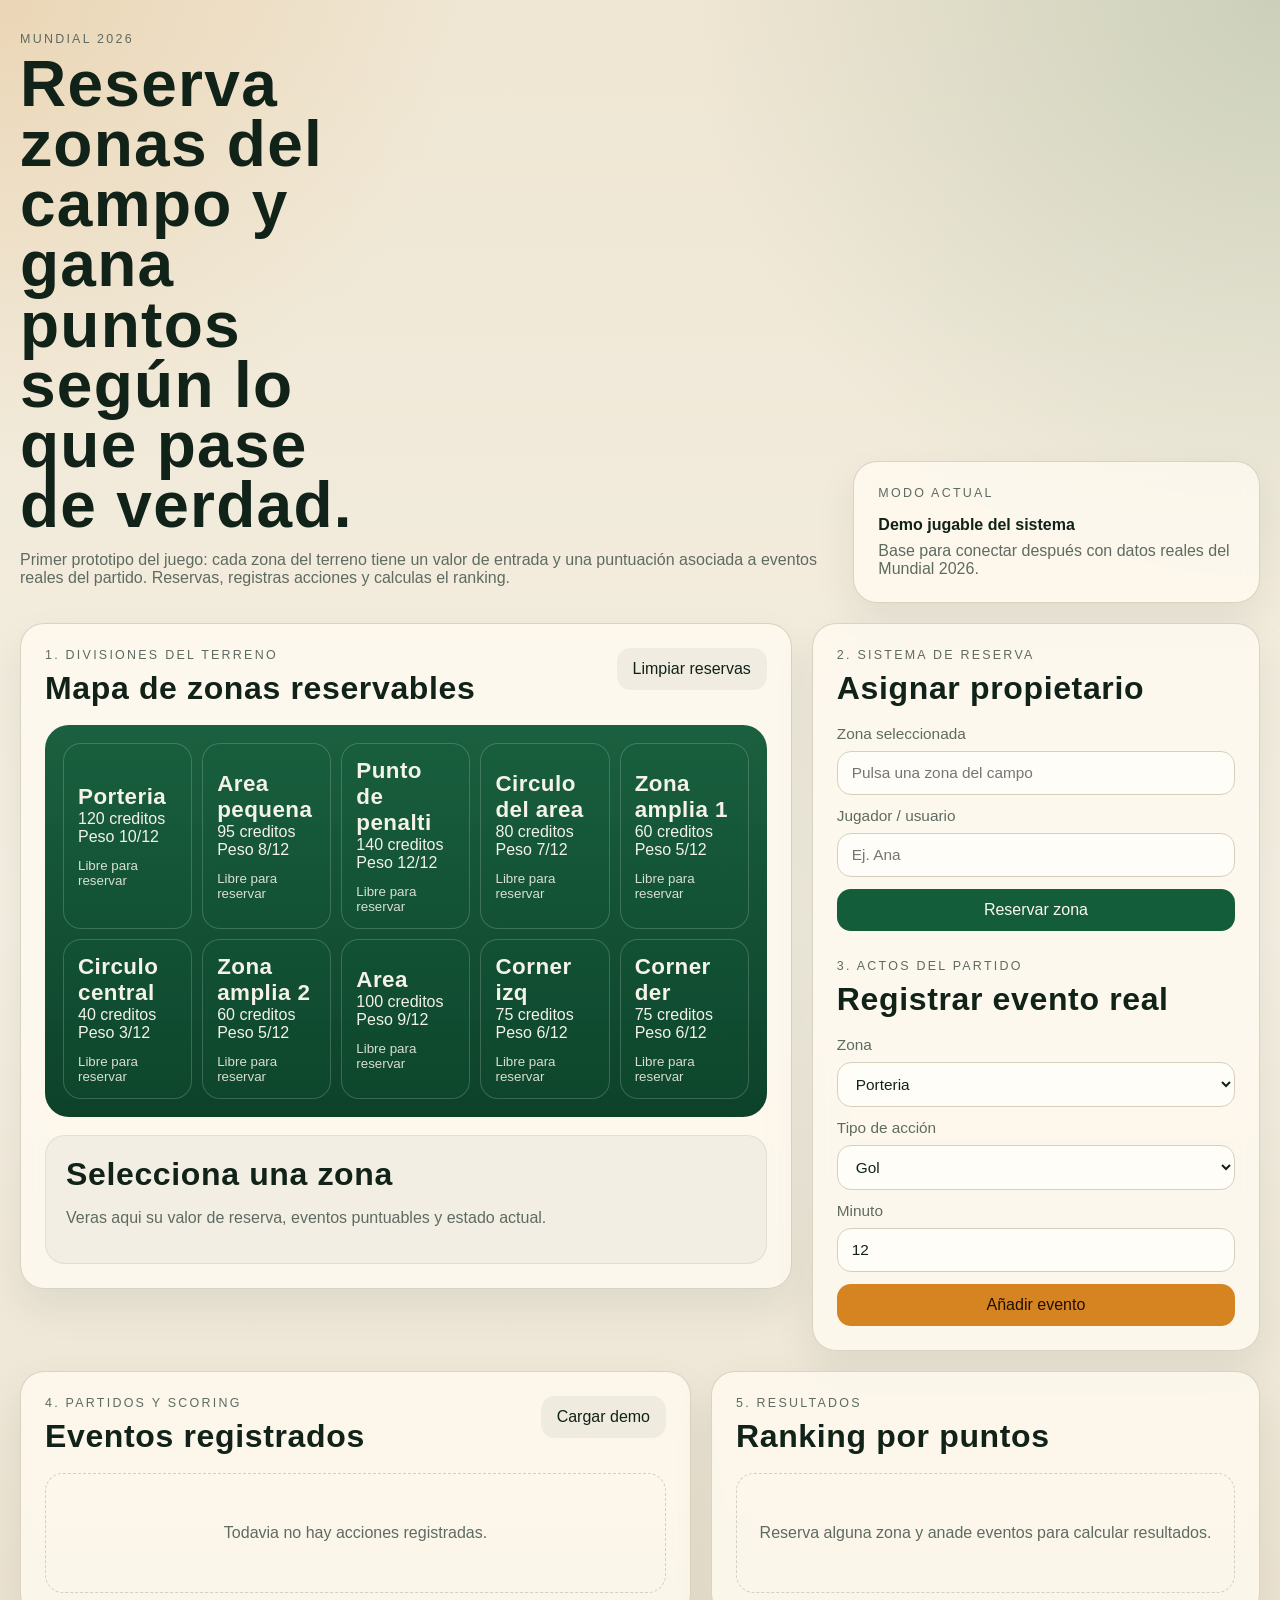
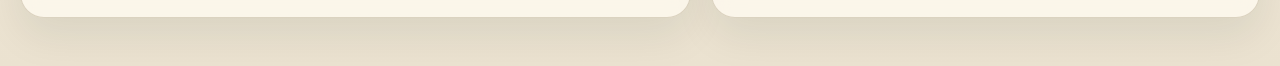
==== index.html @ 1acdfd4e "Add files via upload" ====
<!DOCTYPE html>
<html lang="es">
<head>
  <meta charset="UTF-8">
  <meta name="viewport" content="width=device-width, initial-scale=1.0">
  <title>Mundial 2026 Fantasy Pitch</title>
  <link rel="stylesheet" href="styles.css">
</head>
<body>
  <main class="app-shell">
    <section class="hero">
      <div class="hero-copy">
        <p class="eyebrow">Mundial 2026</p>
        <h1>Reserva zonas del campo y gana puntos según lo que pase de verdad.</h1>
        <p class="hero-text">
          Primer prototipo del juego: cada zona del terreno tiene un valor de entrada y una puntuación
          asociada a eventos reales del partido. Reservas, registras acciones y calculas el ranking.
        </p>
      </div>
      <div class="hero-card">
        <p class="hero-card-label">Modo actual</p>
        <strong>Demo jugable del sistema</strong>
        <span>Base para conectar después con datos reales del Mundial 2026.</span>
      </div>
    </section>

    <section class="layout">
      <div class="panel panel-field">
        <div class="section-heading">
          <div>
            <p class="section-kicker">1. Divisiones del terreno</p>
            <h2>Mapa de zonas reservables</h2>
          </div>
          <button id="clear-reservations" class="ghost-button">Limpiar reservas</button>
        </div>
        <div class="pitch-wrapper">
          <div id="pitch-grid" class="pitch-grid" aria-label="Mapa del campo"></div>
        </div>
        <div id="zone-detail" class="zone-detail">
          <h3>Selecciona una zona</h3>
          <p>Verás aquí su valor de reserva, eventos puntuables y estado actual.</p>
        </div>
      </div>

      <div class="panel panel-sidebar">
        <div class="section-heading">
          <div>
            <p class="section-kicker">2. Sistema de reserva</p>
            <h2>Asignar propietario</h2>
          </div>
        </div>
        <form id="reservation-form" class="stack">
          <label>
            Zona seleccionada
            <input id="selected-zone" type="text" readonly placeholder="Pulsa una zona del campo">
          </label>
          <label>
            Jugador / usuario
            <input id="owner-name" type="text" placeholder="Ej. Ana">
          </label>
          <button type="submit" class="primary-button">Reservar zona</button>
        </form>

        <div class="section-heading compact">
          <div>
            <p class="section-kicker">3. Actos del partido</p>
            <h2>Registrar evento real</h2>
          </div>
        </div>
        <form id="event-form" class="stack">
          <label>
            Zona
            <select id="event-zone"></select>
          </label>
          <label>
            Tipo de acción
            <select id="event-type"></select>
          </label>
          <label>
            Minuto
            <input id="event-minute" type="number" min="1" max="130" value="12">
          </label>
          <button type="submit" class="secondary-button">Añadir evento</button>
        </form>
      </div>
    </section>

    <section class="results-layout">
      <div class="panel">
        <div class="section-heading">
          <div>
            <p class="section-kicker">4. Partidos y scoring</p>
            <h2>Eventos registrados</h2>
          </div>
          <button id="seed-events" class="ghost-button">Cargar demo</button>
        </div>
        <div id="events-list" class="events-list empty-state">
          Todavía no hay acciones registradas.
        </div>
      </div>

      <div class="panel">
        <div class="section-heading">
          <div>
            <p class="section-kicker">5. Resultados</p>
            <h2>Ranking por puntos</h2>
          </div>
        </div>
        <div id="scoreboard" class="scoreboard empty-state">
          Reserva alguna zona y añade eventos para calcular resultados.
        </div>
      </div>
    </section>
  </main>

  <script src="app.js"></script>
</body>
</html>
---- styles.css ----
:root {
  --bg: #f4efe2;
  --paper: #fffaf0;
  --ink: #112218;
  --muted: #5e6b61;
  --line: #d7cfbc;
  --accent: #135d3a;
  --accent-2: #d68421;
  --accent-3: #8d1f15;
  --zone-free: rgba(19, 93, 58, 0.14);
  --zone-owned: rgba(214, 132, 33, 0.22);
  --shadow: 0 18px 40px rgba(17, 34, 24, 0.08);
}

* {
  box-sizing: border-box;
}

body {
  margin: 0;
  min-height: 100vh;
  font-family: "Trebuchet MS", "Segoe UI", sans-serif;
  color: var(--ink);
  background:
    radial-gradient(circle at top left, rgba(214, 132, 33, 0.16), transparent 22%),
    radial-gradient(circle at top right, rgba(19, 93, 58, 0.16), transparent 28%),
    linear-gradient(180deg, #efe6d3 0%, var(--bg) 55%, #ebe2d0 100%);
}

.app-shell {
  width: min(1240px, calc(100% - 32px));
  margin: 0 auto;
  padding: 32px 0 48px;
}

.hero,
.layout,
.results-layout {
  display: grid;
  gap: 20px;
}

.hero {
  grid-template-columns: 2fr 1fr;
  align-items: end;
  margin-bottom: 20px;
}

.eyebrow,
.section-kicker,
.hero-card-label {
  margin: 0 0 8px;
  text-transform: uppercase;
  letter-spacing: 0.18em;
  font-size: 0.78rem;
  color: var(--muted);
}

h1,
h2,
h3,
.pitch-zone strong {
  font-family: Impact, Haettenschweiler, "Arial Narrow Bold", sans-serif;
  letter-spacing: 0.02em;
}

h1 {
  margin: 0;
  font-size: clamp(2.8rem, 5vw, 5rem);
  line-height: 0.94;
  max-width: 10ch;
}

.hero-text,
.hero-card span,
.zone-detail p,
.event-row small,
.score-meta,
label {
  color: var(--muted);
}

.hero-card,
.panel {
  background: rgba(255, 250, 240, 0.8);
  backdrop-filter: blur(10px);
  border: 1px solid rgba(215, 207, 188, 0.9);
  border-radius: 24px;
  box-shadow: var(--shadow);
}

.hero-card {
  padding: 24px;
  display: grid;
  gap: 8px;
}

.layout {
  grid-template-columns: 1.55fr 0.9fr;
  align-items: start;
}

.results-layout {
  grid-template-columns: 1.1fr 0.9fr;
  margin-top: 20px;
}

.panel {
  padding: 24px;
}

.section-heading {
  display: flex;
  justify-content: space-between;
  gap: 16px;
  align-items: start;
  margin-bottom: 18px;
}

.section-heading.compact {
  margin-top: 28px;
}

.section-heading h2,
.zone-detail h3 {
  margin: 0;
  font-size: 2rem;
}

.pitch-wrapper {
  position: relative;
  overflow: hidden;
  padding: 18px;
  border-radius: 24px;
  background:
    linear-gradient(180deg, rgba(12, 86, 52, 0.94), rgba(8, 62, 38, 0.98));
}

.pitch-grid {
  display: grid;
  grid-template-columns: repeat(5, minmax(90px, 1fr));
  gap: 10px;
}

.pitch-zone {
  position: relative;
  min-height: 110px;
  padding: 14px;
  border-radius: 18px;
  border: 1px solid rgba(255, 255, 255, 0.18);
  background: var(--zone-free);
  color: #f5f2e8;
  text-align: left;
  cursor: pointer;
  transition: transform 160ms ease, background 160ms ease, border-color 160ms ease;
}

.pitch-zone:hover,
.pitch-zone:focus-visible {
  transform: translateY(-2px);
  border-color: rgba(255, 255, 255, 0.4);
  outline: none;
}

.pitch-zone.selected {
  background: rgba(141, 31, 21, 0.44);
}

.pitch-zone.owned {
  background: var(--zone-owned);
}

.pitch-zone strong {
  display: block;
  font-size: 1.4rem;
}

.pitch-zone span,
.pitch-zone small {
  display: block;
}

.pitch-zone small {
  margin-top: 12px;
  color: rgba(255, 250, 240, 0.84);
}

.zone-detail {
  margin-top: 18px;
  padding: 20px;
  border-radius: 20px;
  background: rgba(17, 34, 24, 0.04);
  border: 1px solid rgba(17, 34, 24, 0.08);
}

.detail-tags,
.score-row,
.event-row,
.stack {
  display: grid;
  gap: 12px;
}

.tag-list {
  display: flex;
  flex-wrap: wrap;
  gap: 8px;
  margin-top: 10px;
}

.tag {
  padding: 6px 10px;
  border-radius: 999px;
  background: rgba(19, 93, 58, 0.1);
  color: var(--accent);
  font-size: 0.92rem;
}

label {
  display: grid;
  gap: 8px;
  font-size: 0.96rem;
}

input,
select,
button {
  font: inherit;
}

input,
select {
  width: 100%;
  padding: 12px 14px;
  border-radius: 14px;
  border: 1px solid var(--line);
  background: #fffdf7;
  color: var(--ink);
}

button {
  border: 0;
  border-radius: 14px;
  padding: 12px 16px;
  cursor: pointer;
  transition: transform 150ms ease, opacity 150ms ease;
}

button:hover {
  transform: translateY(-1px);
}

.primary-button {
  background: var(--accent);
  color: #fff8ed;
}

.secondary-button {
  background: var(--accent-2);
  color: #201005;
}

.ghost-button {
  background: rgba(17, 34, 24, 0.05);
  color: var(--ink);
}

.empty-state {
  min-height: 120px;
  display: grid;
  place-items: center;
  text-align: center;
  border: 1px dashed rgba(17, 34, 24, 0.18);
  border-radius: 18px;
  color: var(--muted);
}

.event-row,
.score-row {
  padding: 16px;
  border-radius: 18px;
  background: rgba(17, 34, 24, 0.035);
  border: 1px solid rgba(17, 34, 24, 0.08);
}

.event-main,
.score-main {
  display: flex;
  justify-content: space-between;
  gap: 12px;
  align-items: center;
}

.event-main strong,
.score-main strong {
  font-size: 1.08rem;
}

.score-points {
  font-family: "Barlow Condensed", sans-serif;
  font-size: 2rem;
  color: var(--accent-3);
}

.score-meta {
  font-size: 0.92rem;
}

@media (max-width: 1000px) {
  .hero,
  .layout,
  .results-layout {
    grid-template-columns: 1fr;
  }
}

@media (max-width: 680px) {
  .app-shell {
    width: min(100% - 20px, 1240px);
    padding-top: 20px;
  }

  .panel,
  .hero-card {
    padding: 18px;
  }

  .pitch-grid {
    grid-template-columns: repeat(2, minmax(120px, 1fr));
  }

  h1 {
    max-width: none;
  }
}
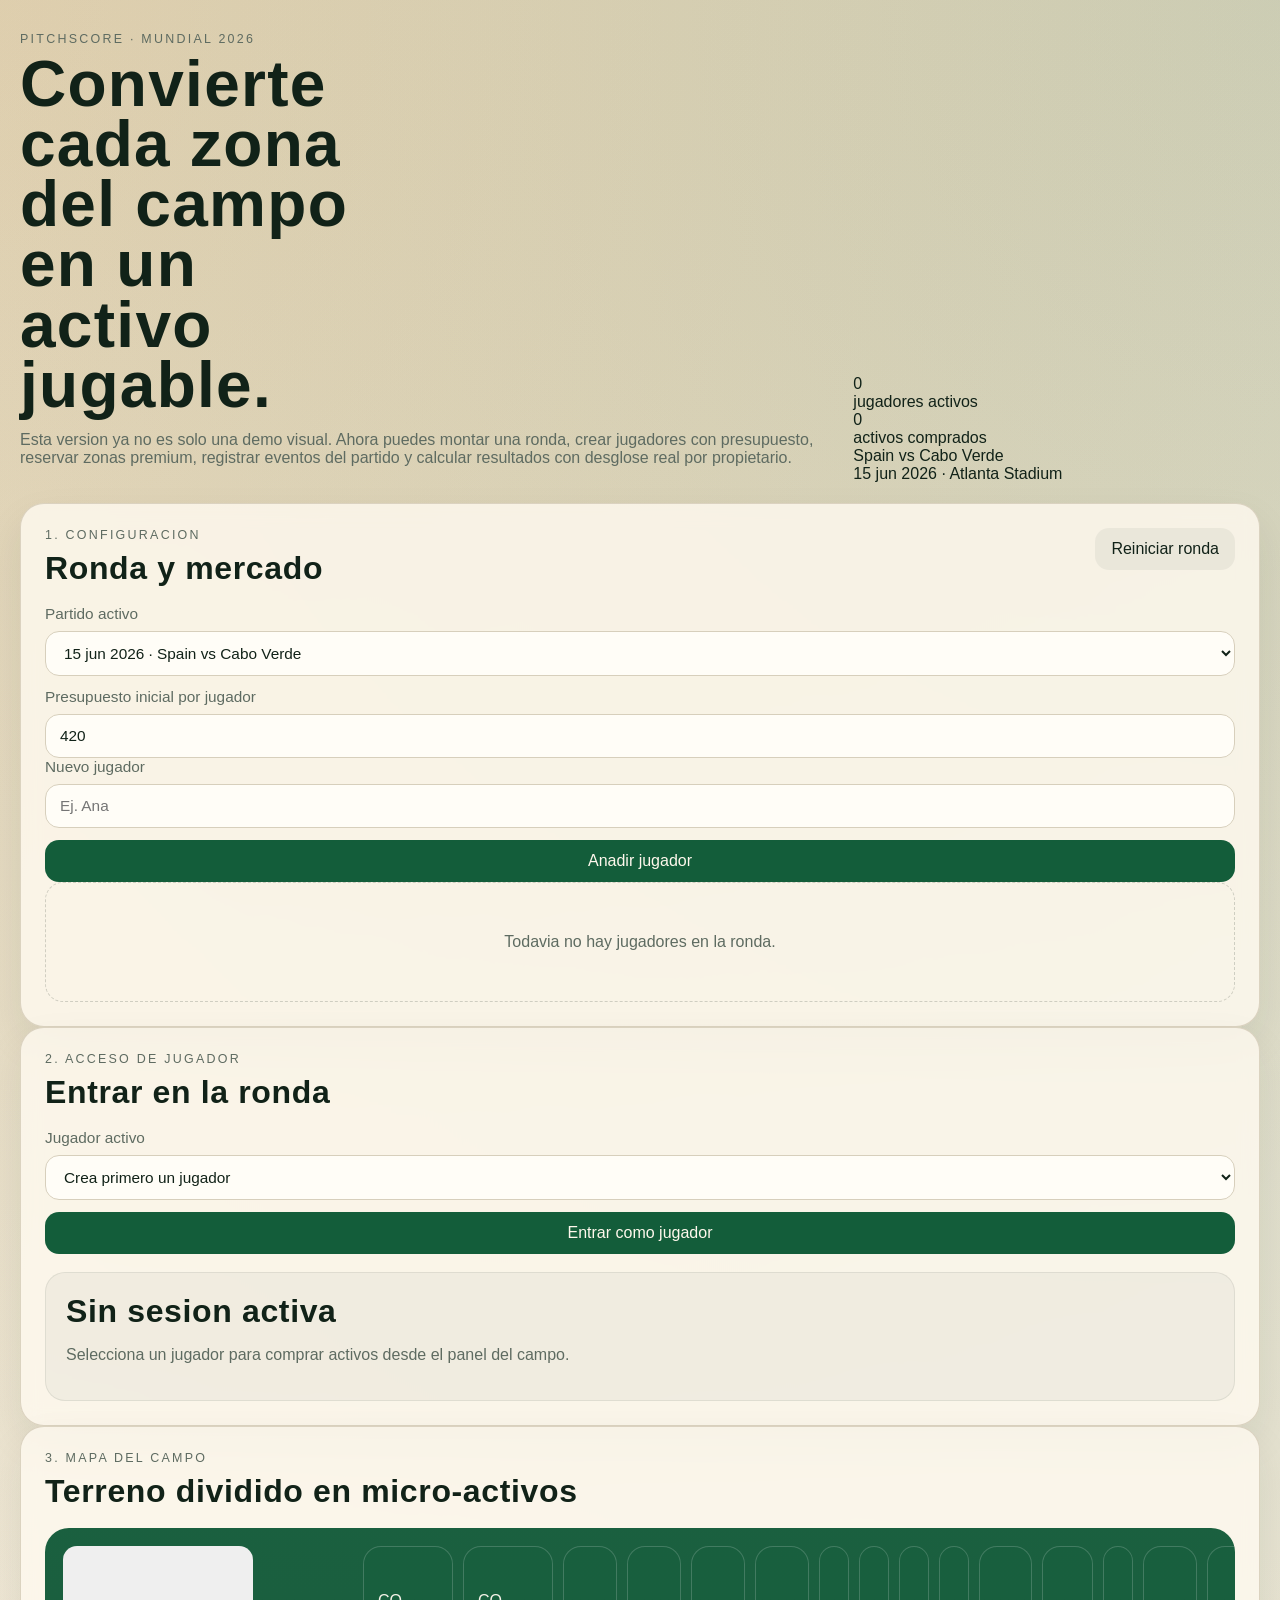
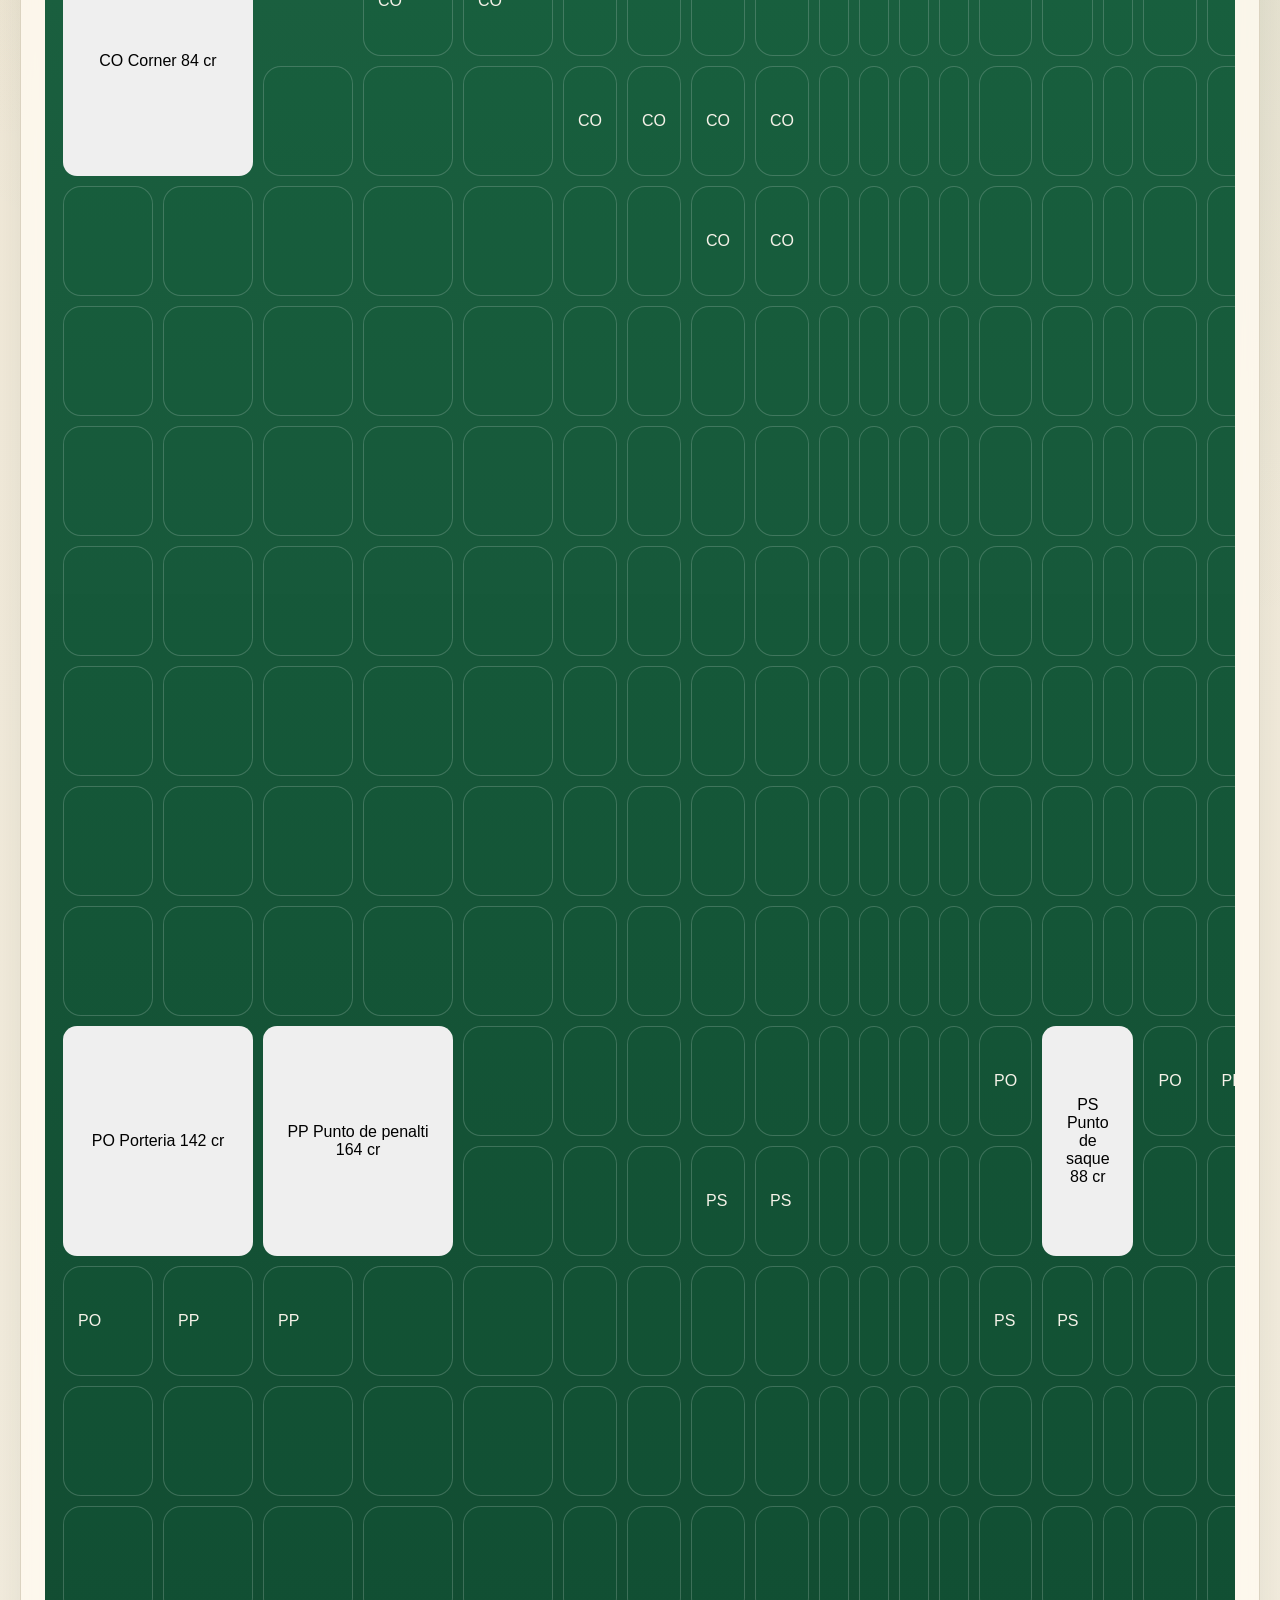
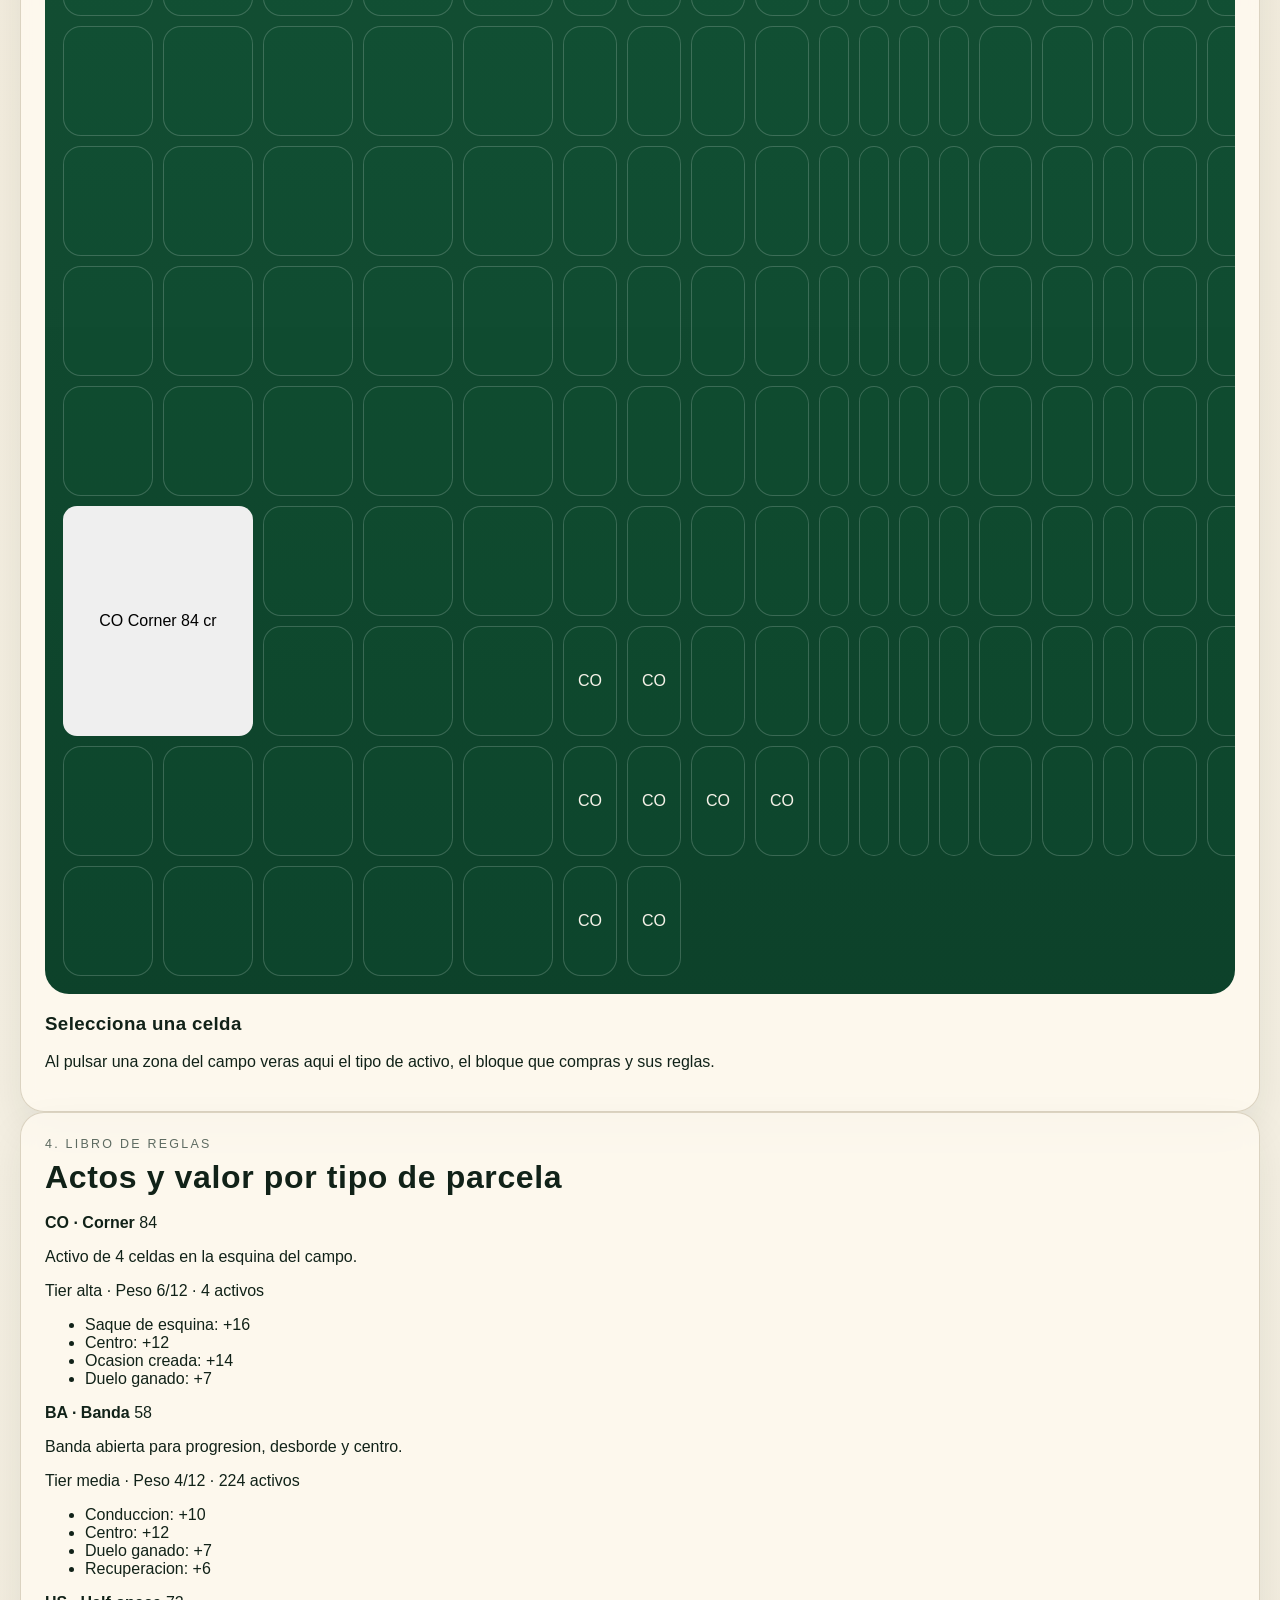
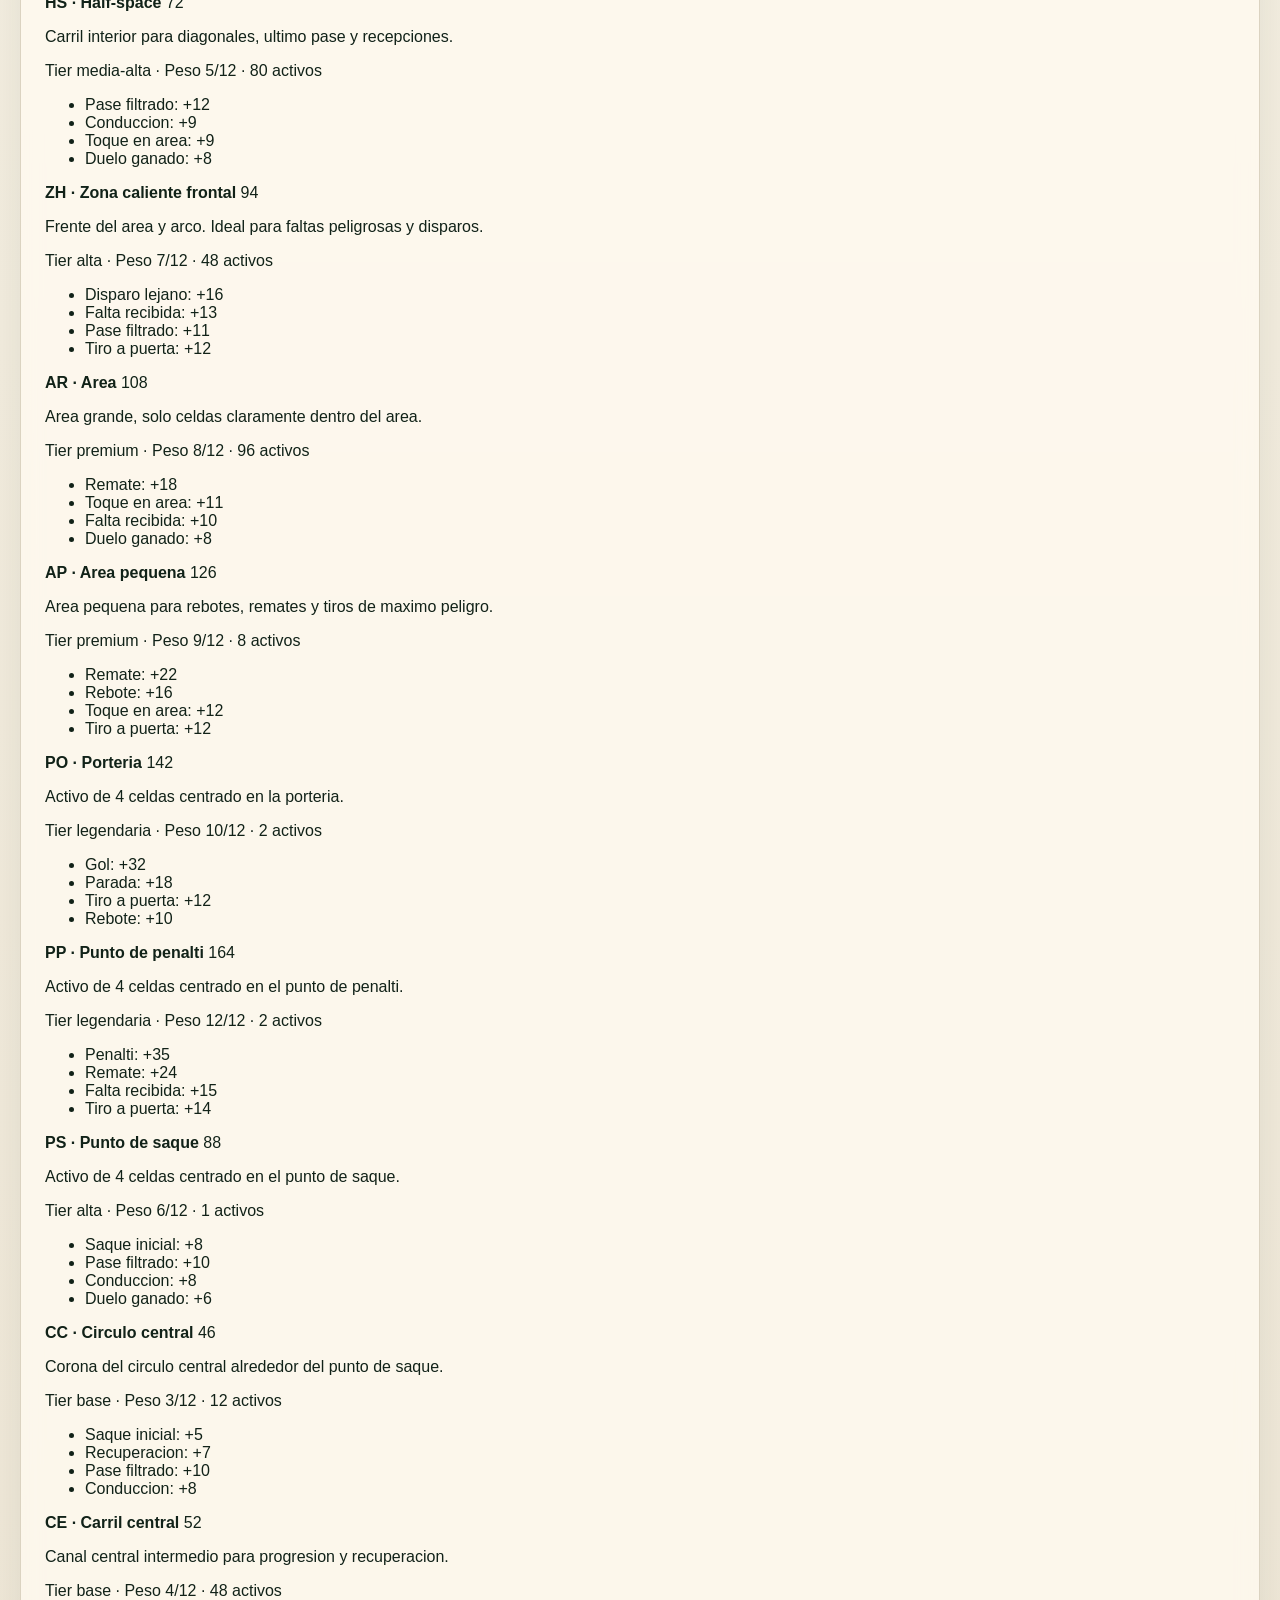
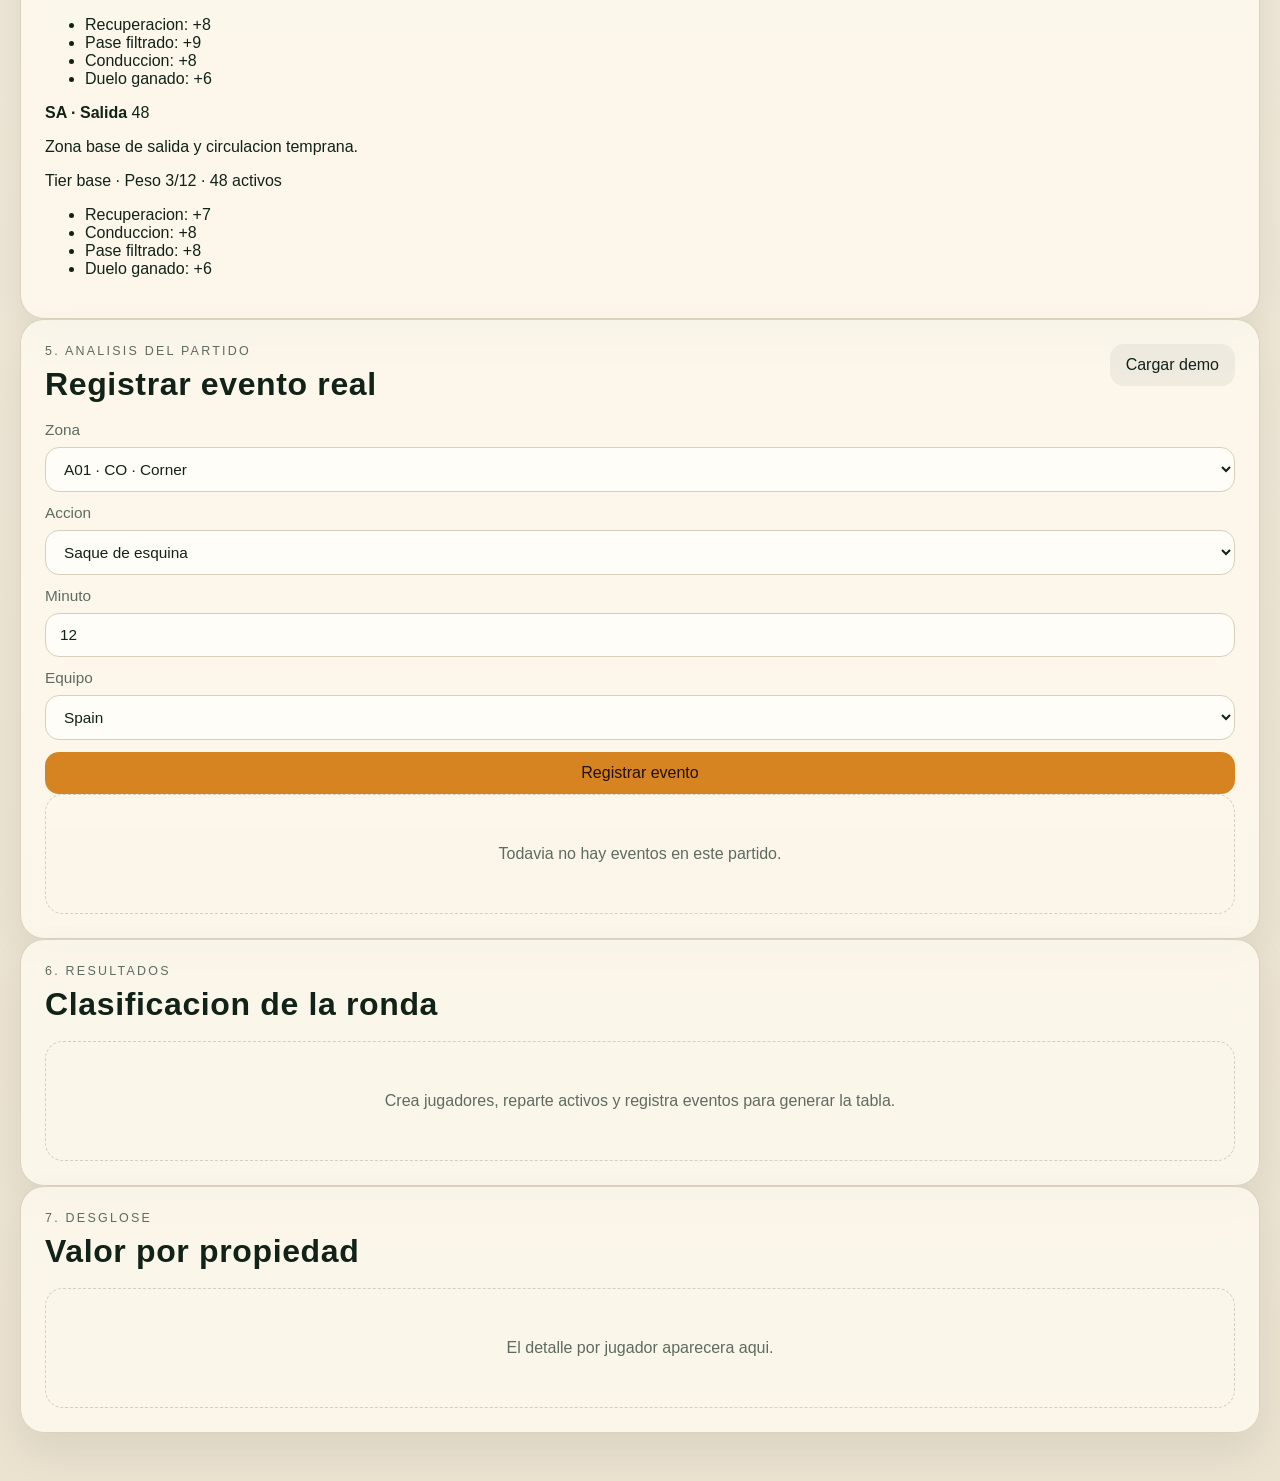
==== commit d5f68f20: "Update index.html" ====
--- a/index.html
+++ b/index.html
@@ -3,113 +3,176 @@
 <head>
   <meta charset="UTF-8">
   <meta name="viewport" content="width=device-width, initial-scale=1.0">
-  <title>Mundial 2026 Fantasy Pitch</title>
+  <title>PitchScore</title>
   <link rel="stylesheet" href="styles.css">
 </head>
 <body>
   <main class="app-shell">
     <section class="hero">
       <div class="hero-copy">
-        <p class="eyebrow">Mundial 2026</p>
-        <h1>Reserva zonas del campo y gana puntos según lo que pase de verdad.</h1>
+        <p class="eyebrow">PitchScore · Mundial 2026</p>
+        <h1>Convierte cada zona del campo en un activo jugable.</h1>
         <p class="hero-text">
-          Primer prototipo del juego: cada zona del terreno tiene un valor de entrada y una puntuación
-          asociada a eventos reales del partido. Reservas, registras acciones y calculas el ranking.
+          Esta version ya no es solo una demo visual. Ahora puedes montar una ronda,
+          crear jugadores con presupuesto, reservar zonas premium, registrar eventos
+          del partido y calcular resultados con desglose real por propietario.
         </p>
       </div>
-      <div class="hero-card">
-        <p class="hero-card-label">Modo actual</p>
-        <strong>Demo jugable del sistema</strong>
-        <span>Base para conectar después con datos reales del Mundial 2026.</span>
-      </div>
+      <div class="hero-stats" id="hero-stats"></div>
     </section>
 
-    <section class="layout">
-      <div class="panel panel-field">
+    <section class="top-layout">
+      <article class="panel">
         <div class="section-heading">
           <div>
-            <p class="section-kicker">1. Divisiones del terreno</p>
-            <h2>Mapa de zonas reservables</h2>
+            <p class="section-kicker">1. Configuracion</p>
+            <h2>Ronda y mercado</h2>
           </div>
-          <button id="clear-reservations" class="ghost-button">Limpiar reservas</button>
+          <button id="reset-all" class="ghost-button">Reiniciar ronda</button>
         </div>
-        <div class="pitch-wrapper">
-          <div id="pitch-grid" class="pitch-grid" aria-label="Mapa del campo"></div>
+
+        <div class="stack two-columns">
+          <label>
+            Partido activo
+            <select id="match-select"></select>
+          </label>
+          <label>
+            Presupuesto inicial por jugador
+            <input id="budget-input" type="number" min="50" step="10" value="320">
+          </label>
         </div>
-        <div id="zone-detail" class="zone-detail">
-          <h3>Selecciona una zona</h3>
-          <p>Verás aquí su valor de reserva, eventos puntuables y estado actual.</p>
+
+        <form id="player-form" class="stack inline-form">
+          <label class="grow">
+            Nuevo jugador
+            <input id="player-name" type="text" placeholder="Ej. Ana">
+          </label>
+          <button type="submit" class="primary-button">Anadir jugador</button>
+        </form>
+
+        <div id="players-list" class="player-list empty-state">
+          Todavia no hay jugadores en la ronda.
         </div>
-      </div>
+      </article>
 
-      <div class="panel panel-sidebar">
+      <article class="panel">
         <div class="section-heading">
           <div>
-            <p class="section-kicker">2. Sistema de reserva</p>
-            <h2>Asignar propietario</h2>
+            <p class="section-kicker">2. Acceso de jugador</p>
+            <h2>Entrar en la ronda</h2>
           </div>
         </div>
-        <form id="reservation-form" class="stack">
+
+        <form id="session-form" class="stack">
           <label>
-            Zona seleccionada
-            <input id="selected-zone" type="text" readonly placeholder="Pulsa una zona del campo">
+            Jugador activo
+            <select id="active-player"></select>
           </label>
-          <label>
-            Jugador / usuario
-            <input id="owner-name" type="text" placeholder="Ej. Ana">
-          </label>
-          <button type="submit" class="primary-button">Reservar zona</button>
+          <button type="submit" class="primary-button">Entrar como jugador</button>
         </form>
 
-        <div class="section-heading compact">
+        <div id="session-card" class="zone-detail">
+          <h3>Sin sesion activa</h3>
+          <p>Selecciona un jugador para comprar activos desde el panel del campo.</p>
+        </div>
+      </article>
+    </section>
+
+    <section class="pitch-section">
+      <article class="panel pitch-panel">
+        <div class="section-heading">
           <div>
-            <p class="section-kicker">3. Actos del partido</p>
+            <p class="section-kicker">3. Mapa del campo</p>
+            <h2>Terreno dividido en micro-activos</h2>
+          </div>
+        </div>
+        <div class="pitch-layout">
+          <div class="pitch-wrapper">
+            <div id="pitch-grid" class="pitch-grid" aria-label="Mapa del campo"></div>
+          </div>
+          <aside id="selection-overlay" class="selection-overlay">
+            <h3>Selecciona una celda</h3>
+            <p>Al pulsar una zona del campo veras aqui el tipo de activo, su valor y sus coordenadas.</p>
+          </aside>
+        </div>
+      </article>
+    </section>
+
+    <section class="middle-layout">
+      <article class="panel">
+        <div class="section-heading">
+          <div>
+            <p class="section-kicker">4. Libro de reglas</p>
+            <h2>Actos y valor por tipo de parcela</h2>
+          </div>
+        </div>
+        <div id="zone-catalog" class="catalog-grid"></div>
+      </article>
+
+      <article class="panel">
+        <div class="section-heading">
+          <div>
+            <p class="section-kicker">5. Analisis del partido</p>
             <h2>Registrar evento real</h2>
           </div>
+          <button id="load-demo-match" class="ghost-button">Cargar demo</button>
         </div>
+
         <form id="event-form" class="stack">
           <label>
             Zona
             <select id="event-zone"></select>
           </label>
           <label>
-            Tipo de acción
+            Accion
             <select id="event-type"></select>
           </label>
-          <label>
-            Minuto
-            <input id="event-minute" type="number" min="1" max="130" value="12">
-          </label>
-          <button type="submit" class="secondary-button">Añadir evento</button>
+          <div class="stack two-columns">
+            <label>
+              Minuto
+              <input id="event-minute" type="number" min="1" max="130" value="12">
+            </label>
+            <label>
+              Equipo
+              <select id="event-team">
+                <option value="home">Local</option>
+                <option value="away">Visitante</option>
+              </select>
+            </label>
+          </div>
+          <button type="submit" class="secondary-button">Registrar evento</button>
         </form>
-      </div>
+
+        <div id="events-list" class="events-list empty-state">
+          Todavia no hay eventos en este partido.
+        </div>
+      </article>
     </section>
 
-    <section class="results-layout">
-      <div class="panel">
+    <section class="bottom-layout">
+      <article class="panel">
         <div class="section-heading">
           <div>
-            <p class="section-kicker">4. Partidos y scoring</p>
-            <h2>Eventos registrados</h2>
-          </div>
-          <button id="seed-events" class="ghost-button">Cargar demo</button>
-        </div>
-        <div id="events-list" class="events-list empty-state">
-          Todavía no hay acciones registradas.
-        </div>
-      </div>
-
-      <div class="panel">
-        <div class="section-heading">
-          <div>
-            <p class="section-kicker">5. Resultados</p>
-            <h2>Ranking por puntos</h2>
+            <p class="section-kicker">6. Resultados</p>
+            <h2>Clasificacion de la ronda</h2>
           </div>
         </div>
         <div id="scoreboard" class="scoreboard empty-state">
-          Reserva alguna zona y añade eventos para calcular resultados.
+          Crea jugadores, reparte activos y registra eventos para generar la tabla.
         </div>
-      </div>
+      </article>
+
+      <article class="panel">
+        <div class="section-heading">
+          <div>
+            <p class="section-kicker">7. Desglose</p>
+            <h2>Valor por propiedad</h2>
+          </div>
+        </div>
+        <div id="breakdown-panel" class="breakdown-panel empty-state">
+          El detalle por jugador aparecera aqui.
+        </div>
+      </article>
     </section>
   </main>
 
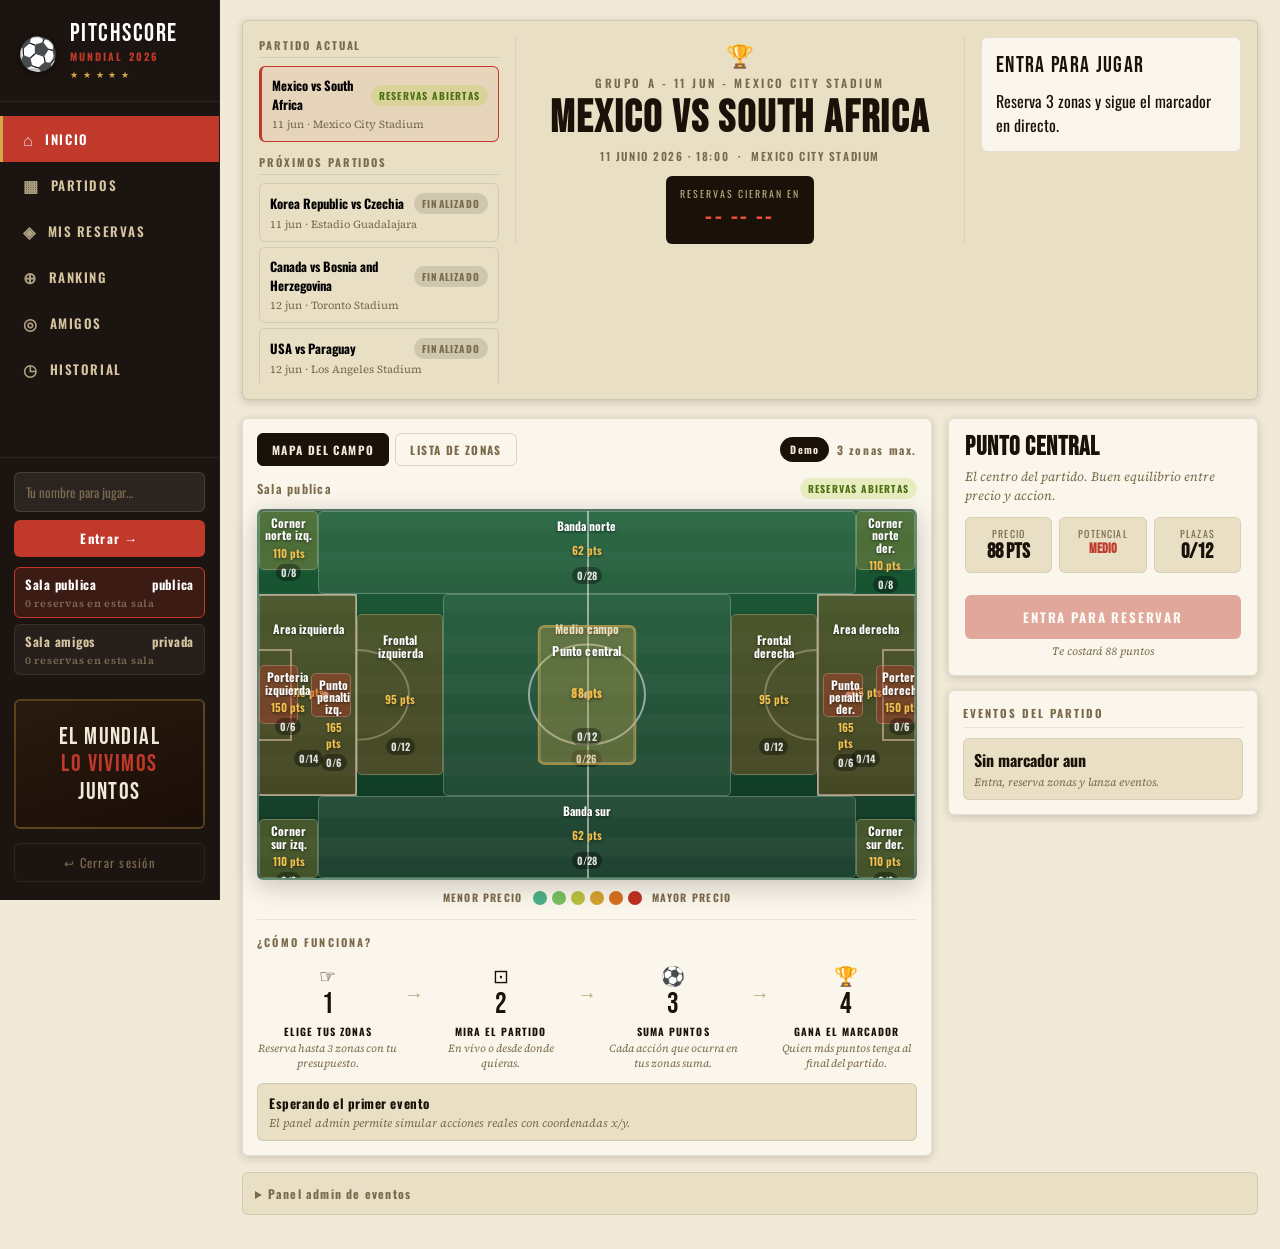
==== commit c5084b59: "Add files via upload" ====
--- a/index.html
+++ b/index.html
@@ -3,179 +3,206 @@
 <head>
   <meta charset="UTF-8">
   <meta name="viewport" content="width=device-width, initial-scale=1.0">
-  <title>PitchScore</title>
+  <title>PitchScore · Mundial 2026</title>
+  <link rel="preconnect" href="https://fonts.googleapis.com">
+  <link rel="preconnect" href="https://fonts.gstatic.com" crossorigin>
+  <link href="https://fonts.googleapis.com/css2?family=Bebas+Neue&family=Oswald:wght@400;600;700&family=Source+Serif+4:ital,wght@0,300;0,400;1,300&display=swap" rel="stylesheet">
   <link rel="stylesheet" href="styles.css">
 </head>
 <body>
+
+  <!-- SIDEBAR -->
+  <nav class="sidebar">
+    <div class="sidebar-brand">
+      <div class="brand-badge">
+        <span class="brand-ball">⚽</span>
+        <div>
+          <div class="brand-name">PITCHSCORE</div>
+          <div class="brand-sub">MUNDIAL 2026</div>
+          <div class="brand-stars">★ ★ ★ ★ ★</div>
+        </div>
+      </div>
+    </div>
+
+    <ul class="sidebar-nav">
+      <li class="nav-item active"><span class="nav-icon">⌂</span> Inicio</li>
+      <li class="nav-item"><span class="nav-icon">▦</span> Partidos</li>
+      <li class="nav-item"><span class="nav-icon">◈</span> Mis Reservas</li>
+      <li class="nav-item"><span class="nav-icon">⊕</span> Ranking</li>
+      <li class="nav-item"><span class="nav-icon">◎</span> Amigos</li>
+      <li class="nav-item"><span class="nav-icon">◷</span> Historial</li>
+    </ul>
+
+    <!-- Auth en sidebar -->
+    <div class="sidebar-auth">
+      <form id="auth-form" class="auth-form-inline">
+        <input id="auth-name" type="text" placeholder="Tu nombre para jugar…">
+        <button class="btn-auth" type="submit">Entrar →</button>
+      </form>
+      <div id="room-list" class="room-list-sidebar"></div>
+    </div>
+
+    <!-- Poster promo -->
+    <div class="sidebar-poster">
+      <div class="poster-inner">
+        <div class="poster-text">EL MUNDIAL<br><span>LO VIVIMOS</span><br>JUNTOS</div>
+      </div>
+    </div>
+
+    <button class="sidebar-logout">↩ Cerrar sesión</button>
+  </nav>
+
+  <!-- MAIN CONTENT -->
   <main class="app-shell">
-    <section class="hero">
-      <div class="hero-copy">
-        <p class="eyebrow">PitchScore · Mundial 2026</p>
-        <h1>Convierte cada zona del campo en un activo jugable.</h1>
-        <p class="hero-text">
-          Esta version ya no es solo una demo visual. Ahora puedes montar una ronda,
-          crear jugadores con presupuesto, reservar zonas premium, registrar eventos
-          del partido y calcular resultados con desglose real por propietario.
-        </p>
-      </div>
-      <div class="hero-stats" id="hero-stats"></div>
+
+    <!-- TOP HEADER -->
+    <header class="match-header">
+
+      <!-- Partido actual (columna izquierda) -->
+      <div class="header-fixture-col">
+        <div class="header-fixture-label">PARTIDO ACTUAL</div>
+        <div id="fixture-list" class="fixture-list-header"></div>
+
+        <div class="header-fixture-label upcoming-label">PRÓXIMOS PARTIDOS</div>
+        <div id="fixture-list-upcoming" class="fixture-list-upcoming"></div>
+      </div>
+
+      <!-- Partido activo (centro) -->
+      <div class="header-match-center">
+        <div class="match-trophy">🏆</div>
+        <div class="match-stage-label" id="match-meta">Grupo A · Jornada 1</div>
+        <h1 id="match-title">Elige partido</h1>
+        <div class="match-datetime">
+          <span class="match-venue-line">11 JUNIO 2026 · 18:00 &nbsp;·&nbsp; MEXICO CITY STADIUM</span>
+        </div>
+        <div class="countdown-block">
+          <span class="countdown-label">RESERVAS CIERRAN EN</span>
+          <div id="countdown-display" class="countdown-digits">-- -- --</div>
+        </div>
+      </div>
+
+      <!-- Player HUD (columna derecha) -->
+      <div id="player-hud" class="player-hud"></div>
+    </header>
+
+    <!-- GAME AREA -->
+    <section class="game-layout">
+
+      <!-- Campo central -->
+      <section class="field-stage">
+
+        <div class="field-tab-bar">
+          <button class="field-tab active" type="button">MAPA DEL CAMPO</button>
+          <button class="field-tab" type="button">LISTA DE ZONAS</button>
+          <div class="field-limit-badge">
+            <button id="demo-open-match" class="mini-button" type="button">Demo</button>
+            <span id="reservation-limit">3 ZONAS MÁX.</span>
+          </div>
+        </div>
+
+        <div class="broadcast-strip">
+          <span id="room-label">Sala pública</span>
+          <span id="match-status" class="status-pill">upcoming</span>
+        </div>
+
+        <div class="pitch-shell">
+          <div class="pitch-lines">
+            <div class="half-line"></div>
+            <div class="center-circle"></div>
+            <div class="left-box"></div>
+            <div class="left-six"></div>
+            <div class="right-box"></div>
+            <div class="right-six"></div>
+            <div class="left-dot"></div>
+            <div class="right-dot"></div>
+            <div class="center-dot"></div>
+            <div class="left-arc"></div>
+            <div class="right-arc"></div>
+          </div>
+          <div id="zone-layer" class="zone-layer" aria-label="Zonas reservables"></div>
+        </div>
+
+        <!-- Leyenda de precio -->
+        <div class="price-legend">
+          <span class="legend-label">MENOR PRECIO</span>
+          <div class="legend-dots">
+            <span class="ldot c1"></span>
+            <span class="ldot c2"></span>
+            <span class="ldot c3"></span>
+            <span class="ldot c4"></span>
+            <span class="ldot c5"></span>
+            <span class="ldot c6"></span>
+          </div>
+          <span class="legend-label">MAYOR PRECIO</span>
+        </div>
+
+        <!-- How it works -->
+        <div class="how-it-works">
+          <div class="hiw-title">¿CÓMO FUNCIONA?</div>
+          <div class="hiw-steps">
+            <div class="hiw-step"><span class="hiw-icon">☞</span><span class="hiw-n">1</span><span class="hiw-t">ELIGE TUS ZONAS</span><span class="hiw-d">Reserva hasta 3 zonas con tu presupuesto.</span></div>
+            <div class="hiw-arrow">→</div>
+            <div class="hiw-step"><span class="hiw-icon">⊡</span><span class="hiw-n">2</span><span class="hiw-t">MIRA EL PARTIDO</span><span class="hiw-d">En vivo o desde donde quieras.</span></div>
+            <div class="hiw-arrow">→</div>
+            <div class="hiw-step"><span class="hiw-icon">⚽</span><span class="hiw-n">3</span><span class="hiw-t">SUMA PUNTOS</span><span class="hiw-d">Cada acción que ocurra en tus zonas suma.</span></div>
+            <div class="hiw-arrow">→</div>
+            <div class="hiw-step"><span class="hiw-icon">🏆</span><span class="hiw-n">4</span><span class="hiw-t">GANA EL MARCADOR</span><span class="hiw-d">Quien más puntos tenga al final del partido.</span></div>
+          </div>
+        </div>
+
+        <div id="live-feed" class="live-feed"></div>
+      </section>
+
+      <!-- Panel derecho -->
+      <aside class="rail rail-right">
+        <div id="zone-panel" class="zone-panel"></div>
+
+        <div class="panel-block scoreboard-block">
+          <div class="panel-title">EVENTOS DEL PARTIDO</div>
+          <div id="scoreboard" class="scoreboard"></div>
+        </div>
+      </aside>
+
     </section>
 
-    <section class="top-layout">
-      <article class="panel">
-        <div class="section-heading">
-          <div>
-            <p class="section-kicker">1. Configuracion</p>
-            <h2>Ronda y mercado</h2>
-          </div>
-          <button id="reset-all" class="ghost-button">Reiniciar ronda</button>
-        </div>
-
-        <div class="stack two-columns">
-          <label>
-            Partido activo
-            <select id="match-select"></select>
-          </label>
-          <label>
-            Presupuesto inicial por jugador
-            <input id="budget-input" type="number" min="50" step="10" value="320">
-          </label>
-        </div>
-
-        <form id="player-form" class="stack inline-form">
-          <label class="grow">
-            Nuevo jugador
-            <input id="player-name" type="text" placeholder="Ej. Ana">
-          </label>
-          <button type="submit" class="primary-button">Anadir jugador</button>
+    <!-- ADMIN -->
+    <section class="admin-band">
+      <details>
+        <summary>Panel admin de eventos</summary>
+        <form id="event-form" class="admin-form">
+          <select id="event-match"></select>
+          <input id="event-minute" type="number" min="1" max="130" value="12" aria-label="Minuto">
+          <input id="event-player" type="text" placeholder="Jugador real">
+          <select id="event-team"></select>
+          <select id="event-type"></select>
+          <input id="event-x" type="number" min="0" max="120" value="12" aria-label="Coordenada x">
+          <input id="event-y" type="number" min="0" max="80" value="40" aria-label="Coordenada y">
+          <button class="secondary-button" type="submit">Lanzar evento</button>
         </form>
-
-        <div id="players-list" class="player-list empty-state">
-          Todavia no hay jugadores en la ronda.
-        </div>
-      </article>
-
-      <article class="panel">
-        <div class="section-heading">
-          <div>
-            <p class="section-kicker">2. Acceso de jugador</p>
-            <h2>Entrar en la ronda</h2>
-          </div>
-        </div>
-
-        <form id="session-form" class="stack">
-          <label>
-            Jugador activo
-            <select id="active-player"></select>
-          </label>
-          <button type="submit" class="primary-button">Entrar como jugador</button>
-        </form>
-
-        <div id="session-card" class="zone-detail">
-          <h3>Sin sesion activa</h3>
-          <p>Selecciona un jugador para comprar activos desde el panel del campo.</p>
-        </div>
-      </article>
+      </details>
     </section>
 
-    <section class="pitch-section">
-      <article class="panel pitch-panel">
-        <div class="section-heading">
-          <div>
-            <p class="section-kicker">3. Mapa del campo</p>
-            <h2>Terreno dividido en micro-activos</h2>
-          </div>
-        </div>
-        <div class="pitch-layout">
-          <div class="pitch-wrapper">
-            <div id="pitch-grid" class="pitch-grid" aria-label="Mapa del campo"></div>
-          </div>
-          <aside id="selection-overlay" class="selection-overlay">
-            <h3>Selecciona una celda</h3>
-            <p>Al pulsar una zona del campo veras aqui el tipo de activo, su valor y sus coordenadas.</p>
-          </aside>
-        </div>
-      </article>
-    </section>
-
-    <section class="middle-layout">
-      <article class="panel">
-        <div class="section-heading">
-          <div>
-            <p class="section-kicker">4. Libro de reglas</p>
-            <h2>Actos y valor por tipo de parcela</h2>
-          </div>
-        </div>
-        <div id="zone-catalog" class="catalog-grid"></div>
-      </article>
-
-      <article class="panel">
-        <div class="section-heading">
-          <div>
-            <p class="section-kicker">5. Analisis del partido</p>
-            <h2>Registrar evento real</h2>
-          </div>
-          <button id="load-demo-match" class="ghost-button">Cargar demo</button>
-        </div>
-
-        <form id="event-form" class="stack">
-          <label>
-            Zona
-            <select id="event-zone"></select>
-          </label>
-          <label>
-            Accion
-            <select id="event-type"></select>
-          </label>
-          <div class="stack two-columns">
-            <label>
-              Minuto
-              <input id="event-minute" type="number" min="1" max="130" value="12">
-            </label>
-            <label>
-              Equipo
-              <select id="event-team">
-                <option value="home">Local</option>
-                <option value="away">Visitante</option>
-              </select>
-            </label>
-          </div>
-          <button type="submit" class="secondary-button">Registrar evento</button>
-        </form>
-
-        <div id="events-list" class="events-list empty-state">
-          Todavia no hay eventos en este partido.
-        </div>
-      </article>
-    </section>
-
-    <section class="bottom-layout">
-      <article class="panel">
-        <div class="section-heading">
-          <div>
-            <p class="section-kicker">6. Resultados</p>
-            <h2>Clasificacion de la ronda</h2>
-          </div>
-        </div>
-        <div id="scoreboard" class="scoreboard empty-state">
-          Crea jugadores, reparte activos y registra eventos para generar la tabla.
-        </div>
-      </article>
-
-      <article class="panel">
-        <div class="section-heading">
-          <div>
-            <p class="section-kicker">7. Desglose</p>
-            <h2>Valor por propiedad</h2>
-          </div>
-        </div>
-        <div id="breakdown-panel" class="breakdown-panel empty-state">
-          El detalle por jugador aparecera aqui.
-        </div>
-      </article>
-    </section>
   </main>
 
   <script src="app.js"></script>
+  <script>
+    // Countdown timer hacia el partido
+    function updateCountdown() {
+      const match = window._currentMatch;
+      if (!match) return;
+      const kickoff = new Date(match.kickoff);
+      const lockAt = new Date(kickoff.getTime() - 15 * 60 * 1000);
+      const now = new Date();
+      const diff = lockAt - now;
+      const el = document.getElementById('countdown-display');
+      if (!el) return;
+      if (diff <= 0) { el.textContent = '00H 00M 00S'; return; }
+      const h = Math.floor(diff / 3600000);
+      const m = Math.floor((diff % 3600000) / 60000);
+      const s = Math.floor((diff % 60000) / 1000);
+      el.textContent = `${String(h).padStart(2,'0')}H ${String(m).padStart(2,'0')}M ${String(s).padStart(2,'0')}S`;
+    }
+    setInterval(updateCountdown, 1000);
+  </script>
 </body>
 </html>
--- a/styles.css
+++ b/styles.css
@@ -1,335 +1,1193 @@
+/* ============================================================
+   PITCHSCORE — MUNDIAL 2026
+   Estètica: Cartell vintage de torneig · Crema + verd fosc + vermell
+   ============================================================ */
+
 :root {
-  --bg: #f4efe2;
-  --paper: #fffaf0;
-  --ink: #112218;
-  --muted: #5e6b61;
-  --line: #d7cfbc;
-  --accent: #135d3a;
-  --accent-2: #d68421;
-  --accent-3: #8d1f15;
-  --zone-free: rgba(19, 93, 58, 0.14);
-  --zone-owned: rgba(214, 132, 33, 0.22);
-  --shadow: 0 18px 40px rgba(17, 34, 24, 0.08);
-}
-
-* {
-  box-sizing: border-box;
-}
+  /* Paleta principal */
+  --cream:        #f2ead8;
+  --cream-dark:   #e8dfc5;
+  --cream-light:  #faf6ec;
+  --ink:          #1a1208;
+  --ink-muted:    #7a6a4a;
+  --ink-light:    #b8a882;
+
+  /* Sidebar */
+  --sidebar-bg:   #1c1410;
+  --sidebar-line: rgba(255,255,255,0.07);
+  --sidebar-text: #d4c4a0;
+  --sidebar-muted:#7a6a50;
+  --sidebar-active: #c0392b;
+
+  /* Verd camp */
+  --grass:        #1a5c35;
+  --grass-mid:    #14472a;
+  --grass-deep:   #0d3320;
+  --grass-stripe: rgba(255,255,255,0.025);
+
+  /* Accents */
+  --red:          #c0392b;
+  --red-bright:   #e74c3c;
+  --gold:         #d4a847;
+  --gold-light:   #f0c050;
+  --lime:         #a8cc28;
+  --orange:       #d4762a;
+  --blue:         #2563a8;
+
+  /* Zones */
+  --zone-base:    rgba(255,255,255,0.10);
+  --zone-hot:     rgba(208,103,36,0.28);
+  --zone-premium: rgba(212,168,71,0.28);
+  --zone-legend:  rgba(192,57,43,0.38);
+
+  /* Textures/shadows */
+  --shadow-sm:    0 2px 8px rgba(26,18,8,0.18);
+  --shadow-md:    0 6px 24px rgba(26,18,8,0.22);
+  --shadow-lg:    0 16px 48px rgba(26,18,8,0.28);
+  --paper-shadow: inset 0 0 80px rgba(26,18,8,0.06);
+
+  --radius:       6px;
+  --sidebar-w:    220px;
+}
+
+/* ── Reset ───────────────────────────────────────────────── */
+*, *::before, *::after { box-sizing: border-box; margin: 0; padding: 0; }
 
 body {
-  margin: 0;
+  display: flex;
   min-height: 100vh;
-  font-family: "Trebuchet MS", "Segoe UI", sans-serif;
+  font-family: 'Oswald', 'Trebuchet MS', sans-serif;
+  font-weight: 400;
   color: var(--ink);
+  background: var(--cream);
+  background-image:
+    url("data:image/svg+xml,%3Csvg xmlns='http://www.w3.org/2000/svg' width='4' height='4'%3E%3Crect width='4' height='4' fill='%23f2ead8'/%3E%3Ccircle cx='1' cy='1' r='0.5' fill='%23c8ba96' opacity='0.3'/%3E%3C/svg%3E");
+}
+
+button, input, select { font: inherit; }
+button { border: 0; cursor: pointer; }
+h1 { font-family: 'Bebas Neue', sans-serif; }
+
+/* ── SIDEBAR ─────────────────────────────────────────────── */
+.sidebar {
+  position: fixed;
+  top: 0; left: 0;
+  width: var(--sidebar-w);
+  height: 100vh;
+  background: var(--sidebar-bg);
+  display: flex;
+  flex-direction: column;
+  z-index: 100;
+  overflow-y: auto;
+  border-right: 1px solid rgba(255,255,255,0.04);
+}
+
+.sidebar-brand {
+  padding: 22px 18px 20px;
+  border-bottom: 1px solid var(--sidebar-line);
+}
+
+.brand-badge {
+  display: flex;
+  align-items: center;
+  gap: 12px;
+}
+
+.brand-ball {
+  font-size: 2rem;
+  line-height: 1;
+  filter: drop-shadow(0 2px 4px rgba(0,0,0,0.5));
+}
+
+.brand-name {
+  font-family: 'Bebas Neue', sans-serif;
+  font-size: 1.55rem;
+  color: #fff;
+  letter-spacing: 0.06em;
+  line-height: 1;
+}
+
+.brand-sub {
+  font-size: 0.65rem;
+  color: var(--red);
+  letter-spacing: 0.2em;
+  font-weight: 700;
+  margin-top: 2px;
+}
+
+.brand-stars {
+  font-size: 0.58rem;
+  color: var(--gold);
+  letter-spacing: 0.15em;
+  margin-top: 3px;
+}
+
+/* Nav */
+.sidebar-nav {
+  list-style: none;
+  padding: 14px 0;
+  flex: 1;
+}
+
+.nav-item {
+  display: flex;
+  align-items: center;
+  gap: 11px;
+  padding: 11px 20px;
+  color: var(--sidebar-text);
+  font-size: 0.82rem;
+  font-weight: 600;
+  letter-spacing: 0.12em;
+  text-transform: uppercase;
+  cursor: pointer;
+  transition: background 150ms, color 150ms;
+  border-left: 3px solid transparent;
+}
+
+.nav-item:hover {
+  background: rgba(255,255,255,0.05);
+  color: #fff;
+}
+
+.nav-item.active {
+  background: var(--sidebar-active);
+  color: #fff;
+  border-left-color: var(--gold);
+}
+
+.nav-icon {
+  font-size: 1rem;
+  opacity: 0.8;
+}
+
+/* Auth en sidebar */
+.sidebar-auth {
+  padding: 14px 14px 10px;
+  border-top: 1px solid var(--sidebar-line);
+}
+
+.auth-form-inline {
+  display: flex;
+  flex-direction: column;
+  gap: 8px;
+}
+
+.auth-form-inline input {
+  background: rgba(255,255,255,0.07);
+  border: 1px solid rgba(255,255,255,0.12);
+  border-radius: var(--radius);
+  color: #fff;
+  padding: 9px 11px;
+  font-size: 0.82rem;
+}
+
+.auth-form-inline input::placeholder { color: var(--sidebar-muted); }
+
+.btn-auth {
+  background: var(--red);
+  color: #fff;
+  border-radius: var(--radius);
+  padding: 9px;
+  font-size: 0.8rem;
+  font-weight: 700;
+  letter-spacing: 0.1em;
+  transition: background 150ms;
+}
+
+.btn-auth:hover { background: var(--red-bright); }
+
+/* Salas en sidebar */
+.room-list-sidebar {
+  display: grid;
+  gap: 6px;
+  margin-top: 10px;
+}
+
+/* Poster promo */
+.sidebar-poster {
+  margin: 14px;
+  border-radius: var(--radius);
+  overflow: hidden;
   background:
-    radial-gradient(circle at top left, rgba(214, 132, 33, 0.16), transparent 22%),
-    radial-gradient(circle at top right, rgba(19, 93, 58, 0.16), transparent 28%),
-    linear-gradient(180deg, #efe6d3 0%, var(--bg) 55%, #ebe2d0 100%);
-}
-
+    linear-gradient(160deg, #2a1a0e 0%, #1a0e08 100%);
+  border: 2px solid rgba(212,168,71,0.3);
+  min-height: 130px;
+  display: flex;
+  align-items: center;
+  justify-content: center;
+}
+
+.poster-inner {
+  padding: 16px;
+  text-align: center;
+}
+
+.poster-text {
+  font-family: 'Bebas Neue', sans-serif;
+  font-size: 1.5rem;
+  color: var(--cream);
+  line-height: 1.15;
+  letter-spacing: 0.06em;
+}
+
+.poster-text span {
+  color: var(--red);
+}
+
+.sidebar-logout {
+  margin: 0 14px 18px;
+  background: transparent;
+  border: 1px solid var(--sidebar-line);
+  color: var(--sidebar-muted);
+  border-radius: var(--radius);
+  padding: 9px;
+  font-size: 0.78rem;
+  letter-spacing: 0.1em;
+  transition: color 150ms, border-color 150ms;
+}
+
+.sidebar-logout:hover {
+  color: var(--sidebar-text);
+  border-color: rgba(255,255,255,0.2);
+}
+
+/* ── APP SHELL ───────────────────────────────────────────── */
 .app-shell {
-  width: min(1240px, calc(100% - 32px));
-  margin: 0 auto;
-  padding: 32px 0 48px;
-}
-
-.hero,
-.layout,
-.results-layout {
+  margin-left: var(--sidebar-w);
+  flex: 1;
+  min-width: 0;
+  padding: 20px 22px 34px;
+  max-width: calc(1440px - var(--sidebar-w));
+}
+
+/* ── HEADER ──────────────────────────────────────────────── */
+.match-header {
   display: grid;
-  gap: 20px;
-}
-
-.hero {
-  grid-template-columns: 2fr 1fr;
-  align-items: end;
-  margin-bottom: 20px;
-}
-
-.eyebrow,
-.section-kicker,
-.hero-card-label {
-  margin: 0 0 8px;
-  text-transform: uppercase;
-  letter-spacing: 0.18em;
-  font-size: 0.78rem;
-  color: var(--muted);
-}
-
-h1,
-h2,
-h3,
-.pitch-zone strong {
-  font-family: Impact, Haettenschweiler, "Arial Narrow Bold", sans-serif;
-  letter-spacing: 0.02em;
-}
-
-h1 {
-  margin: 0;
-  font-size: clamp(2.8rem, 5vw, 5rem);
-  line-height: 0.94;
-  max-width: 10ch;
-}
-
-.hero-text,
-.hero-card span,
-.zone-detail p,
-.event-row small,
-.score-meta,
-label {
-  color: var(--muted);
-}
-
-.hero-card,
-.panel {
-  background: rgba(255, 250, 240, 0.8);
-  backdrop-filter: blur(10px);
-  border: 1px solid rgba(215, 207, 188, 0.9);
-  border-radius: 24px;
-  box-shadow: var(--shadow);
-}
-
-.hero-card {
-  padding: 24px;
-  display: grid;
-  gap: 8px;
-}
-
-.layout {
-  grid-template-columns: 1.55fr 0.9fr;
-  align-items: start;
-}
-
-.results-layout {
-  grid-template-columns: 1.1fr 0.9fr;
-  margin-top: 20px;
-}
-
-.panel {
-  padding: 24px;
-}
-
-.section-heading {
-  display: flex;
-  justify-content: space-between;
+  grid-template-columns: 260px 1fr 280px;
   gap: 16px;
   align-items: start;
   margin-bottom: 18px;
-}
-
-.section-heading.compact {
-  margin-top: 28px;
-}
-
-.section-heading h2,
-.zone-detail h3 {
-  margin: 0;
-  font-size: 2rem;
-}
-
-.pitch-wrapper {
+  background: var(--cream-dark);
+  border: 1px solid rgba(26,18,8,0.12);
+  border-radius: var(--radius);
+  padding: 16px;
+  box-shadow: var(--shadow-sm);
+}
+
+/* Columna izquierda: fixture */
+.header-fixture-label {
+  font-size: 0.68rem;
+  font-weight: 700;
+  letter-spacing: 0.18em;
+  color: var(--ink-muted);
+  margin-bottom: 8px;
+  padding-bottom: 4px;
+  border-bottom: 1px solid rgba(26,18,8,0.1);
+}
+
+.upcoming-label { margin-top: 12px; }
+
+.fixture-list-header {
+  display: flex;
+  flex-direction: column;
+  gap: 6px;
+}
+
+.fixture-list-upcoming {
+  display: flex;
+  flex-direction: column;
+  gap: 5px;
+  max-height: 200px;
+  overflow-y: auto;
+}
+
+/* Centro: partido */
+.header-match-center {
+  text-align: center;
+  padding: 0 12px;
+  border-left: 1px solid rgba(26,18,8,0.08);
+  border-right: 1px solid rgba(26,18,8,0.08);
+}
+
+.match-trophy {
+  font-size: 1.4rem;
+  margin-bottom: 4px;
+}
+
+.match-stage-label {
+  font-size: 0.72rem;
+  font-weight: 600;
+  letter-spacing: 0.22em;
+  color: var(--ink-muted);
+  text-transform: uppercase;
+  margin-bottom: 6px;
+}
+
+h1 {
+  font-family: 'Bebas Neue', sans-serif;
+  font-size: 2.8rem;
+  line-height: 1;
+  letter-spacing: 0.04em;
+  color: var(--ink);
+}
+
+.match-venue-line {
+  font-size: 0.7rem;
+  color: var(--ink-muted);
+  letter-spacing: 0.14em;
+  font-weight: 600;
+}
+
+.countdown-block {
+  margin-top: 10px;
+  background: var(--ink);
+  border-radius: var(--radius);
+  padding: 10px 14px;
+  display: inline-block;
+}
+
+.countdown-label {
+  display: block;
+  font-size: 0.62rem;
+  letter-spacing: 0.2em;
+  color: var(--ink-light);
+  margin-bottom: 4px;
+}
+
+.countdown-digits {
+  font-family: 'Bebas Neue', sans-serif;
+  font-size: 1.55rem;
+  color: var(--red-bright);
+  letter-spacing: 0.1em;
+}
+
+/* ── PLAYER HUD ──────────────────────────────────────────── */
+.player-hud {
+  background: var(--cream-light);
+  border: 1px solid rgba(26,18,8,0.1);
+  border-radius: var(--radius);
+  padding: 14px;
+}
+
+.hud-name {
+  font-family: 'Bebas Neue', sans-serif;
+  font-size: 1.4rem;
+  letter-spacing: 0.06em;
+  color: var(--ink);
+  margin-bottom: 10px;
+}
+
+.hud-grid {
+  display: grid;
+  grid-template-columns: repeat(2, 1fr);
+  gap: 8px;
+}
+
+.hud-stat {
+  background: var(--cream-dark);
+  border-radius: var(--radius);
+  padding: 8px 10px;
+  border: 1px solid rgba(26,18,8,0.08);
+}
+
+.hud-stat span {
+  display: block;
+  font-size: 0.65rem;
+  letter-spacing: 0.15em;
+  color: var(--ink-muted);
+  text-transform: uppercase;
+}
+
+.hud-stat strong {
+  display: block;
+  font-family: 'Bebas Neue', sans-serif;
+  font-size: 1.5rem;
+  line-height: 1.1;
+  color: var(--ink);
+}
+
+/* ── GAME LAYOUT ─────────────────────────────────────────── */
+.game-layout {
+  display: grid;
+  grid-template-columns: minmax(0,1fr) 310px;
+  gap: 16px;
+  align-items: start;
+}
+
+/* ── FIELD STAGE ─────────────────────────────────────────── */
+.field-stage {
+  background: var(--cream-light);
+  border: 1px solid rgba(26,18,8,0.1);
+  border-radius: var(--radius);
+  padding: 14px;
+  box-shadow: var(--shadow-sm);
+}
+
+.field-tab-bar {
+  display: flex;
+  align-items: center;
+  gap: 6px;
+  margin-bottom: 12px;
+}
+
+.field-tab {
+  background: transparent;
+  border: 1px solid rgba(26,18,8,0.15);
+  border-radius: var(--radius);
+  padding: 7px 14px;
+  font-size: 0.72rem;
+  font-weight: 700;
+  letter-spacing: 0.12em;
+  color: var(--ink-muted);
+  transition: background 150ms, color 150ms;
+}
+
+.field-tab.active {
+  background: var(--ink);
+  color: var(--cream);
+  border-color: var(--ink);
+}
+
+.field-limit-badge {
+  margin-left: auto;
+  display: flex;
+  align-items: center;
+  gap: 8px;
+  font-size: 0.72rem;
+  font-weight: 700;
+  letter-spacing: 0.14em;
+  color: var(--ink-muted);
+}
+
+.broadcast-strip {
+  display: flex;
+  align-items: center;
+  justify-content: space-between;
+  gap: 10px;
+  margin-bottom: 10px;
+  font-size: 0.78rem;
+  font-weight: 600;
+  letter-spacing: 0.1em;
+  color: var(--ink-muted);
+}
+
+/* ── PITCH ───────────────────────────────────────────────── */
+.pitch-shell {
   position: relative;
+  aspect-ratio: 16 / 9;
+  border-radius: var(--radius);
   overflow: hidden;
-  padding: 18px;
-  border-radius: 24px;
   background:
-    linear-gradient(180deg, rgba(12, 86, 52, 0.94), rgba(8, 62, 38, 0.98));
-}
-
-.pitch-grid {
-  display: grid;
-  grid-template-columns: repeat(5, minmax(90px, 1fr));
-  gap: 10px;
-}
-
-.pitch-zone {
-  position: relative;
-  min-height: 110px;
-  padding: 14px;
-  border-radius: 18px;
-  border: 1px solid rgba(255, 255, 255, 0.18);
-  background: var(--zone-free);
-  color: #f5f2e8;
-  text-align: left;
-  cursor: pointer;
-  transition: transform 160ms ease, background 160ms ease, border-color 160ms ease;
-}
-
-.pitch-zone:hover,
-.pitch-zone:focus-visible {
-  transform: translateY(-2px);
-  border-color: rgba(255, 255, 255, 0.4);
-  outline: none;
-}
-
-.pitch-zone.selected {
-  background: rgba(141, 31, 21, 0.44);
-}
-
-.pitch-zone.owned {
-  background: var(--zone-owned);
-}
-
-.pitch-zone strong {
-  display: block;
-  font-size: 1.4rem;
-}
-
-.pitch-zone span,
-.pitch-zone small {
-  display: block;
-}
-
-.pitch-zone small {
-  margin-top: 12px;
-  color: rgba(255, 250, 240, 0.84);
-}
-
-.zone-detail {
-  margin-top: 18px;
-  padding: 20px;
-  border-radius: 20px;
-  background: rgba(17, 34, 24, 0.04);
-  border: 1px solid rgba(17, 34, 24, 0.08);
-}
-
-.detail-tags,
-.score-row,
-.event-row,
-.stack {
-  display: grid;
-  gap: 12px;
-}
-
-.tag-list {
-  display: flex;
-  flex-wrap: wrap;
-  gap: 8px;
-  margin-top: 10px;
-}
-
-.tag {
-  padding: 6px 10px;
-  border-radius: 999px;
-  background: rgba(19, 93, 58, 0.1);
-  color: var(--accent);
-  font-size: 0.92rem;
-}
-
-label {
-  display: grid;
-  gap: 8px;
-  font-size: 0.96rem;
-}
-
-input,
-select,
-button {
-  font: inherit;
-}
-
-input,
-select {
-  width: 100%;
-  padding: 12px 14px;
-  border-radius: 14px;
-  border: 1px solid var(--line);
-  background: #fffdf7;
-  color: var(--ink);
-}
-
-button {
-  border: 0;
-  border-radius: 14px;
-  padding: 12px 16px;
-  cursor: pointer;
-  transition: transform 150ms ease, opacity 150ms ease;
-}
-
-button:hover {
-  transform: translateY(-1px);
-}
-
-.primary-button {
-  background: var(--accent);
-  color: #fff8ed;
-}
-
-.secondary-button {
-  background: var(--accent-2);
-  color: #201005;
-}
-
-.ghost-button {
-  background: rgba(17, 34, 24, 0.05);
-  color: var(--ink);
-}
-
-.empty-state {
-  min-height: 120px;
+    repeating-linear-gradient(
+      180deg,
+      var(--grass-stripe) 0 5.55%,
+      transparent 5.55% 11.1%
+    ),
+    linear-gradient(180deg, var(--grass) 0%, var(--grass-deep) 100%);
+  border: 2px solid rgba(255,255,255,0.3);
+  box-shadow: var(--shadow-md);
+}
+
+.pitch-lines, .pitch-lines div, .zone-layer, .visible-zone {
+  position: absolute;
+}
+
+.pitch-lines { inset: 0; pointer-events: none; }
+
+.half-line {
+  top: 0; bottom: 0; left: 50%;
+  width: 2px;
+  background: rgba(255,255,255,0.5);
+}
+
+.center-circle {
+  left: 50%; top: 50%;
+  width: 18%; height: 28%;
+  border: 2px solid rgba(255,255,255,0.5);
+  border-radius: 50%;
+  transform: translate(-50%, -50%);
+}
+
+.left-box, .right-box {
+  top: 22.5%; width: 15%; height: 55%;
+  border: 2px solid rgba(255,255,255,0.5);
+}
+.left-box  { left: 0;  border-left: 0; }
+.right-box { right: 0; border-right: 0; }
+
+.left-six, .right-six {
+  top: 37.5%; width: 5%; height: 25%;
+  border: 2px solid rgba(255,255,255,0.5);
+}
+.left-six  { left: 0;  border-left: 0; }
+.right-six { right: 0; border-right: 0; }
+
+.left-dot, .right-dot, .center-dot {
+  width: 7px; height: 7px;
+  border-radius: 50%;
+  background: rgba(255,255,255,0.9);
+}
+.left-dot   { left: 10%; top: 50%; transform: translate(-50%, -50%); }
+.right-dot  { right: 10%; top: 50%; transform: translate(50%, -50%); }
+.center-dot { left: 50%; top: 50%; transform: translate(-50%, -50%); }
+
+.left-arc, .right-arc {
+  top: 37.5%; width: 16%; height: 25%;
+  border: 2px solid rgba(255,255,255,0.35);
+  border-radius: 50%;
+}
+.left-arc  { left: 7%;  clip-path: inset(0 0 0 50%); }
+.right-arc { right: 7%; clip-path: inset(0 50% 0 0); }
+
+/* ── ZONES ───────────────────────────────────────────────── */
+.zone-layer { inset: 0; }
+
+.visible-zone {
+  border: 1px solid rgba(255,255,255,0.22);
+  border-radius: 5px;
+  background: var(--zone-base);
+  color: #fff;
   display: grid;
   place-items: center;
+  padding: 5px;
   text-align: center;
-  border: 1px dashed rgba(17, 34, 24, 0.18);
-  border-radius: 18px;
-  color: var(--muted);
-}
-
-.event-row,
+  transition: transform 160ms ease, background 160ms ease, box-shadow 160ms ease;
+  cursor: pointer;
+}
+
+.zone-base    { background: rgba(255,255,255,0.08); }
+.zone-hot     { background: var(--zone-hot); }
+.zone-premium { background: var(--zone-premium); }
+.zone-legend  { background: var(--zone-legend); }
+
+.visible-zone:hover,
+.visible-zone.selected {
+  z-index: 9;
+  transform: scale(1.03);
+  background: rgba(212,168,71,0.32);
+  box-shadow: 0 0 0 2px rgba(212,168,71,0.7);
+}
+
+.visible-zone.reserved {
+  background: rgba(37,99,168,0.28);
+  box-shadow: 0 0 0 2px rgba(37,99,168,0.5);
+}
+
+.zone-label {
+  font-family: 'Oswald', sans-serif;
+  font-weight: 700;
+  font-size: 0.74rem;
+  line-height: 1.05;
+  text-shadow: 0 1px 3px rgba(0,0,0,0.6);
+}
+
+.zone-price {
+  display: block;
+  margin-top: 3px;
+  color: var(--gold-light);
+  font-size: 0.7rem;
+  font-weight: 700;
+  text-shadow: 0 1px 3px rgba(0,0,0,0.6);
+}
+
+.zone-fill {
+  display: inline-flex;
+  margin-top: 3px;
+  padding: 1px 5px;
+  border-radius: 99px;
+  background: rgba(0,0,0,0.35);
+  color: rgba(255,255,255,0.85);
+  font-size: 0.64rem;
+  font-weight: 700;
+}
+
+/* ── PRICE LEGEND ────────────────────────────────────────── */
+.price-legend {
+  display: flex;
+  align-items: center;
+  gap: 10px;
+  margin-top: 10px;
+  justify-content: center;
+}
+
+.legend-label {
+  font-size: 0.65rem;
+  letter-spacing: 0.12em;
+  color: var(--ink-muted);
+  font-weight: 700;
+}
+
+.legend-dots { display: flex; gap: 5px; align-items: center; }
+
+.ldot {
+  width: 14px; height: 14px;
+  border-radius: 50%;
+  display: block;
+}
+.c1 { background: #4caf87; }
+.c2 { background: #7abf60; }
+.c3 { background: #b8c040; }
+.c4 { background: #d4a030; }
+.c5 { background: #d47020; }
+.c6 { background: #c03020; }
+
+/* ── HOW IT WORKS ────────────────────────────────────────── */
+.how-it-works {
+  margin-top: 14px;
+  padding-top: 14px;
+  border-top: 1px solid rgba(26,18,8,0.08);
+}
+
+.hiw-title {
+  font-size: 0.68rem;
+  letter-spacing: 0.2em;
+  color: var(--ink-muted);
+  font-weight: 700;
+  margin-bottom: 10px;
+}
+
+.hiw-steps {
+  display: flex;
+  align-items: flex-start;
+  gap: 6px;
+}
+
+.hiw-step {
+  flex: 1;
+  display: flex;
+  flex-direction: column;
+  align-items: center;
+  text-align: center;
+  gap: 2px;
+}
+
+.hiw-icon { font-size: 1.2rem; }
+
+.hiw-n {
+  font-family: 'Bebas Neue', sans-serif;
+  font-size: 1.8rem;
+  line-height: 1;
+  color: var(--ink);
+}
+
+.hiw-t {
+  font-size: 0.64rem;
+  font-weight: 700;
+  letter-spacing: 0.1em;
+  color: var(--ink);
+  margin-top: 2px;
+}
+
+.hiw-d {
+  font-family: 'Source Serif 4', serif;
+  font-size: 0.68rem;
+  color: var(--ink-muted);
+  line-height: 1.4;
+  font-style: italic;
+}
+
+.hiw-arrow {
+  font-size: 1.2rem;
+  color: var(--ink-light);
+  padding-top: 18px;
+  flex-shrink: 0;
+}
+
+/* ── LIVE FEED ───────────────────────────────────────────── */
+.live-feed {
+  display: grid;
+  gap: 6px;
+  margin-top: 12px;
+}
+
+.feed-item {
+  padding: 9px 11px;
+  border: 1px solid rgba(26,18,8,0.1);
+  border-radius: var(--radius);
+  background: var(--cream-dark);
+}
+
+.feed-item strong {
+  display: block;
+  font-size: 0.82rem;
+  font-weight: 700;
+  letter-spacing: 0.04em;
+}
+
+.feed-meta {
+  display: block;
+  font-size: 0.72rem;
+  color: var(--ink-muted);
+  margin-top: 2px;
+  font-family: 'Source Serif 4', serif;
+  font-style: italic;
+}
+
+/* ── RIGHT RAIL ──────────────────────────────────────────── */
+.rail-right {
+  display: flex;
+  flex-direction: column;
+  gap: 14px;
+}
+
+/* ── ZONE PANEL ──────────────────────────────────────────── */
+.zone-panel {
+  background: var(--cream-light);
+  border: 1px solid rgba(26,18,8,0.1);
+  border-radius: var(--radius);
+  padding: 16px;
+  box-shadow: var(--shadow-sm);
+  position: sticky;
+  top: 16px;
+}
+
+.zone-panel h2 {
+  font-family: 'Bebas Neue', sans-serif;
+  font-size: 1.6rem;
+  letter-spacing: 0.04em;
+  line-height: 1;
+  margin-bottom: 6px;
+}
+
+.zone-panel p {
+  font-family: 'Source Serif 4', serif;
+  font-size: 0.8rem;
+  color: var(--ink-muted);
+  line-height: 1.5;
+  font-style: italic;
+  margin-bottom: 12px;
+}
+
+.zone-stats {
+  display: grid;
+  grid-template-columns: repeat(3, 1fr);
+  gap: 7px;
+  margin-bottom: 12px;
+}
+
+.zone-stat {
+  background: var(--cream-dark);
+  border: 1px solid rgba(26,18,8,0.08);
+  border-radius: var(--radius);
+  padding: 8px 6px;
+  text-align: center;
+}
+
+.zone-stat span {
+  display: block;
+  font-size: 0.62rem;
+  letter-spacing: 0.12em;
+  color: var(--ink-muted);
+  text-transform: uppercase;
+}
+
+.zone-stat strong {
+  display: block;
+  font-family: 'Bebas Neue', sans-serif;
+  font-size: 1.3rem;
+  color: var(--ink);
+  line-height: 1.1;
+}
+
+/* Acciones que suman */
+.actions-grid {
+  display: grid;
+  grid-template-columns: repeat(3, 1fr);
+  gap: 5px;
+  margin-bottom: 12px;
+}
+
+.action-tag {
+  display: flex;
+  flex-direction: column;
+  align-items: center;
+  background: var(--cream-dark);
+  border-radius: var(--radius);
+  padding: 5px;
+  font-size: 0.6rem;
+  letter-spacing: 0.08em;
+  border: 1px solid rgba(26,18,8,0.07);
+}
+
+.action-pts {
+  font-family: 'Bebas Neue', sans-serif;
+  font-size: 1rem;
+  color: var(--red);
+}
+
+/* Mis zonas */
+.my-zones-block {
+  margin-top: 12px;
+  padding-top: 10px;
+  border-top: 1px solid rgba(26,18,8,0.08);
+}
+
+.my-zones-header {
+  display: flex;
+  justify-content: space-between;
+  align-items: center;
+  font-size: 0.7rem;
+  font-weight: 700;
+  letter-spacing: 0.12em;
+  color: var(--ink-muted);
+  margin-bottom: 8px;
+}
+
+.my-zones-clear {
+  background: transparent;
+  color: var(--red);
+  font-size: 0.65rem;
+  letter-spacing: 0.1em;
+}
+
+.my-zone-row {
+  display: flex;
+  align-items: center;
+  justify-content: space-between;
+  padding: 5px 0;
+  border-bottom: 1px solid rgba(26,18,8,0.06);
+  font-size: 0.78rem;
+  gap: 8px;
+}
+
+.my-zone-dot {
+  width: 8px; height: 8px;
+  border-radius: 50%;
+  flex-shrink: 0;
+}
+
+.my-zone-name { flex: 1; }
+.my-zone-pts  { font-weight: 700; color: var(--ink); font-size: 0.8rem; }
+.my-zone-remove { background: transparent; color: var(--red); font-size: 0.8rem; }
+
+.my-zones-total {
+  display: flex;
+  justify-content: space-between;
+  align-items: center;
+  margin-top: 8px;
+  font-size: 0.72rem;
+  letter-spacing: 0.1em;
+  font-weight: 700;
+  color: var(--ink-muted);
+  padding-top: 6px;
+  border-top: 1px solid rgba(26,18,8,0.1);
+}
+
+.my-zones-total strong {
+  font-family: 'Bebas Neue', sans-serif;
+  font-size: 1.4rem;
+  color: var(--red);
+}
+
+/* Botones CTA */
+.reserve-button,
+.confirm-button {
+  width: 100%;
+  margin-top: 10px;
+  padding: 12px;
+  border-radius: var(--radius);
+  font-size: 0.82rem;
+  font-weight: 700;
+  letter-spacing: 0.14em;
+  text-transform: uppercase;
+  transition: filter 150ms;
+}
+
+.reserve-button {
+  background: var(--red);
+  color: #fff;
+}
+
+.reserve-button:hover:not(:disabled) { filter: brightness(1.1); }
+
+.reserve-button:disabled {
+  opacity: 0.42;
+  cursor: not-allowed;
+}
+
+.confirm-button {
+  background: var(--ink);
+  color: var(--cream);
+  margin-top: 6px;
+}
+
+.reserve-cost {
+  display: block;
+  text-align: center;
+  font-size: 0.7rem;
+  color: var(--ink-muted);
+  font-family: 'Source Serif 4', serif;
+  font-style: italic;
+  margin-top: 4px;
+}
+
+/* ── SCOREBOARD PANEL ────────────────────────────────────── */
+.panel-block {
+  background: var(--cream-light);
+  border: 1px solid rgba(26,18,8,0.1);
+  border-radius: var(--radius);
+  padding: 14px;
+  box-shadow: var(--shadow-sm);
+}
+
+.panel-title {
+  font-size: 0.7rem;
+  font-weight: 700;
+  letter-spacing: 0.18em;
+  color: var(--ink-muted);
+  margin-bottom: 10px;
+  padding-bottom: 6px;
+  border-bottom: 1px solid rgba(26,18,8,0.08);
+}
+
+.scoreboard { display: grid; gap: 7px; }
+
 .score-row {
-  padding: 16px;
-  border-radius: 18px;
-  background: rgba(17, 34, 24, 0.035);
-  border: 1px solid rgba(17, 34, 24, 0.08);
-}
-
-.event-main,
+  padding: 9px 10px;
+  border: 1px solid rgba(26,18,8,0.08);
+  border-radius: var(--radius);
+  background: var(--cream-dark);
+}
+
 .score-main {
   display: flex;
   justify-content: space-between;
-  gap: 12px;
-  align-items: center;
-}
-
-.event-main strong,
-.score-main strong {
-  font-size: 1.08rem;
-}
-
-.score-points {
-  font-family: "Barlow Condensed", sans-serif;
-  font-size: 2rem;
-  color: var(--accent-3);
+  gap: 8px;
+  align-items: center;
+  font-size: 0.82rem;
+  font-weight: 700;
 }
 
 .score-meta {
-  font-size: 0.92rem;
-}
-
-@media (max-width: 1000px) {
-  .hero,
-  .layout,
-  .results-layout {
+  display: block;
+  font-size: 0.7rem;
+  color: var(--ink-muted);
+  margin-top: 2px;
+  font-family: 'Source Serif 4', serif;
+  font-style: italic;
+}
+
+/* ── FIXTURE ITEMS ───────────────────────────────────────── */
+.fixture-item {
+  width: 100%;
+  padding: 9px 10px;
+  border: 1px solid rgba(26,18,8,0.1);
+  border-radius: var(--radius);
+  background: var(--cream-dark);
+  text-align: left;
+  transition: background 120ms, border-color 120ms;
+  cursor: pointer;
+}
+
+.fixture-item:hover { background: var(--cream); border-color: rgba(26,18,8,0.2); }
+
+.fixture-item.active {
+  border-color: var(--red);
+  border-left: 3px solid var(--red);
+  background: rgba(192,57,43,0.06);
+}
+
+.fixture-main {
+  display: flex;
+  justify-content: space-between;
+  gap: 8px;
+  align-items: center;
+  font-size: 0.8rem;
+  font-weight: 700;
+}
+
+.fixture-meta {
+  display: block;
+  font-size: 0.68rem;
+  color: var(--ink-muted);
+  margin-top: 3px;
+  font-family: 'Source Serif 4', serif;
+}
+
+/* Room items */
+.room-item {
+  width: 100%;
+  padding: 7px 10px;
+  border: 1px solid var(--sidebar-line);
+  border-radius: var(--radius);
+  background: rgba(255,255,255,0.05);
+  color: var(--sidebar-text);
+  text-align: left;
+  font-size: 0.76rem;
+  font-weight: 600;
+  letter-spacing: 0.06em;
+  cursor: pointer;
+  transition: background 120ms;
+}
+
+.room-item:hover { background: rgba(255,255,255,0.1); }
+
+.room-item.active {
+  background: rgba(192,57,43,0.2);
+  border-color: var(--red);
+  color: #fff;
+}
+
+.room-meta {
+  display: block;
+  font-size: 0.65rem;
+  color: var(--sidebar-muted);
+  margin-top: 2px;
+  font-family: 'Source Serif 4', serif;
+}
+
+/* ── STATUS PILLS ────────────────────────────────────────── */
+.status-pill {
+  display: inline-flex;
+  align-items: center;
+  padding: 3px 8px;
+  border-radius: 99px;
+  font-size: 0.62rem;
+  font-weight: 700;
+  letter-spacing: 0.12em;
+  text-transform: uppercase;
+  background: rgba(26,18,8,0.1);
+  color: var(--ink-muted);
+  white-space: nowrap;
+}
+
+.status-open_for_reservations {
+  background: rgba(168,204,40,0.22);
+  color: #4a7010;
+}
+
+.status-live {
+  background: rgba(192,57,43,0.18);
+  color: var(--red);
+}
+
+.status-locked {
+  background: rgba(212,118,42,0.2);
+  color: var(--orange);
+}
+
+.status-finished {
+  background: rgba(26,18,8,0.12);
+  color: var(--ink-muted);
+}
+
+/* Botones pequeños */
+.mini-button {
+  padding: 5px 10px;
+  border-radius: 99px;
+  background: var(--ink);
+  color: var(--cream);
+  font-size: 0.65rem;
+  font-weight: 700;
+  letter-spacing: 0.1em;
+  transition: background 120ms;
+}
+
+.mini-button:hover { background: var(--red); }
+
+/* ── EVENT PULSE ─────────────────────────────────────────── */
+.event-glow {
+  animation: eventPulse 1200ms ease;
+}
+
+@keyframes eventPulse {
+  0%   { box-shadow: 0 0 0 0 rgba(212,168,71,0.9); }
+  100% { box-shadow: 0 0 0 18px rgba(212,168,71,0); }
+}
+
+/* ── ADMIN BAND ──────────────────────────────────────────── */
+.admin-band {
+  margin-top: 16px;
+}
+
+.admin-band details {
+  background: var(--cream-dark);
+  border: 1px solid rgba(26,18,8,0.1);
+  border-radius: var(--radius);
+  padding: 12px;
+  font-size: 0.8rem;
+}
+
+.admin-band summary {
+  cursor: pointer;
+  font-weight: 700;
+  letter-spacing: 0.1em;
+  font-size: 0.75rem;
+  color: var(--ink-muted);
+}
+
+input, select {
+  width: 100%;
+  min-height: 38px;
+  padding: 8px 10px;
+  border: 1px solid rgba(26,18,8,0.15);
+  border-radius: var(--radius);
+  background: var(--cream-light);
+  color: var(--ink);
+  font-size: 0.8rem;
+}
+
+.admin-form {
+  display: grid;
+  grid-template-columns: 1.4fr 70px 1fr 1fr 1fr 70px 70px auto;
+  gap: 7px;
+  margin-top: 10px;
+}
+
+.secondary-button {
+  min-height: 38px;
+  border-radius: var(--radius);
+  padding: 8px 12px;
+  font-weight: 700;
+  font-size: 0.75rem;
+  letter-spacing: 0.1em;
+  background: var(--blue);
+  color: #fff;
+  white-space: nowrap;
+}
+
+/* ── RESPONSIVE ──────────────────────────────────────────── */
+@media (max-width: 1280px) {
+  .match-header {
+    grid-template-columns: 240px 1fr 260px;
+  }
+}
+
+@media (max-width: 1100px) {
+  :root { --sidebar-w: 0px; }
+
+  .sidebar {
+    width: 0;
+    overflow: hidden;
+  }
+
+  .match-header {
     grid-template-columns: 1fr;
   }
-}
-
-@media (max-width: 680px) {
-  .app-shell {
-    width: min(100% - 20px, 1240px);
-    padding-top: 20px;
+
+  .game-layout {
+    grid-template-columns: 1fr;
   }
 
-  .panel,
-  .hero-card {
-    padding: 18px;
+  .admin-form {
+    grid-template-columns: repeat(2, 1fr);
   }
-
-  .pitch-grid {
-    grid-template-columns: repeat(2, minmax(120px, 1fr));
+}
+
+@media (max-width: 700px) {
+  .app-shell { padding: 12px; }
+
+  h1 { font-size: 2rem; }
+
+  .hiw-steps {
+    flex-wrap: wrap;
   }
 
-  h1 {
-    max-width: none;
+  .hiw-arrow { display: none; }
+
+  .admin-form {
+    grid-template-columns: 1fr;
   }
-}
+
+  .hud-grid { grid-template-columns: repeat(3, 1fr); }
+}
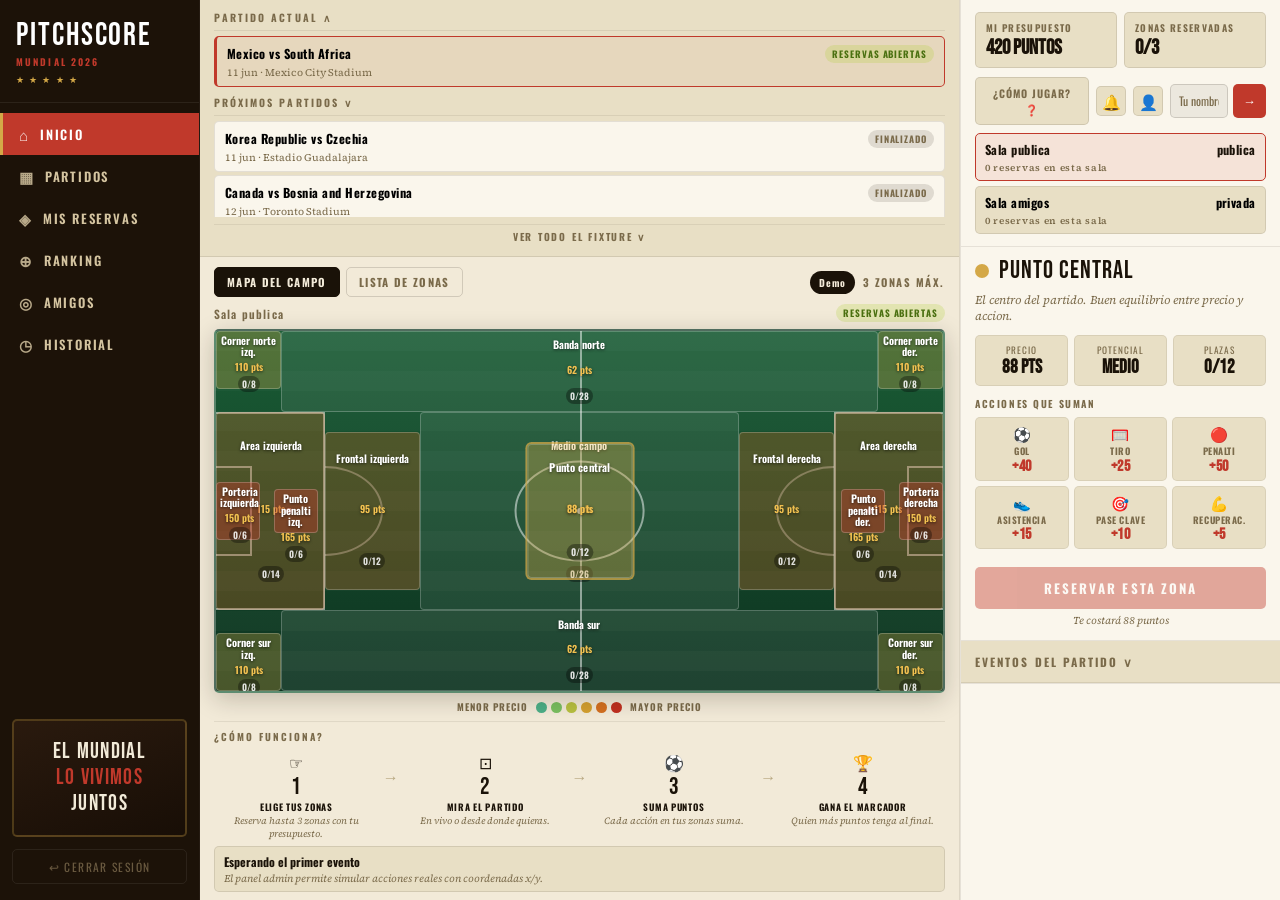
==== commit c8ca561b: "redesign: faithful replication of GPT mockup — Panenka style Co-Authored-By: Claude Sonnet 4.6 <nore" ====
--- a/index.html
+++ b/index.html
@@ -11,92 +11,58 @@
 </head>
 <body>
 
-  <!-- SIDEBAR -->
+  <!-- ═══ SIDEBAR ═════════════════════════════════════════════ -->
   <nav class="sidebar">
+
     <div class="sidebar-brand">
-      <div class="brand-badge">
-        <span class="brand-ball">⚽</span>
-        <div>
-          <div class="brand-name">PITCHSCORE</div>
-          <div class="brand-sub">MUNDIAL 2026</div>
-          <div class="brand-stars">★ ★ ★ ★ ★</div>
-        </div>
+      <div class="brand-name">PITCHSCORE</div>
+      <div class="brand-sub">MUNDIAL 2026</div>
+      <div class="brand-stars">★ ★ ★ ★ ★</div>
+    </div>
+
+    <ul class="sidebar-nav">
+      <li class="nav-item active"><span class="nav-icon">⌂</span>INICIO</li>
+      <li class="nav-item"><span class="nav-icon">▦</span>PARTIDOS</li>
+      <li class="nav-item"><span class="nav-icon">◈</span>MIS RESERVAS</li>
+      <li class="nav-item"><span class="nav-icon">⊕</span>RANKING</li>
+      <li class="nav-item"><span class="nav-icon">◎</span>AMIGOS</li>
+      <li class="nav-item"><span class="nav-icon">◷</span>HISTORIAL</li>
+    </ul>
+
+    <div class="sidebar-poster">
+      <div class="poster-text">EL MUNDIAL<br><span>LO VIVIMOS</span><br>JUNTOS</div>
+    </div>
+
+    <button class="sidebar-logout">↩ CERRAR SESIÓN</button>
+
+  </nav>
+
+  <!-- ═══ APP SHELL ════════════════════════════════════════════ -->
+  <div class="app-shell">
+
+    <!-- ─── COLUMNA CENTRAL ──────────────────────────────────── -->
+    <main class="col-center">
+
+      <!-- Partido actual -->
+      <div class="fixture-header">
+        <div class="fixture-section-label">PARTIDO ACTUAL ∧</div>
+        <div id="fixture-list" class="fixture-active-wrap"></div>
+
+        <div class="fixture-section-label upcoming-label">PRÓXIMOS PARTIDOS ∨</div>
+        <div id="fixture-list-upcoming" class="fixture-upcoming-list"></div>
+
+        <div class="fixture-see-all">VER TODO EL FIXTURE ∨</div>
       </div>
-    </div>
-
-    <ul class="sidebar-nav">
-      <li class="nav-item active"><span class="nav-icon">⌂</span> Inicio</li>
-      <li class="nav-item"><span class="nav-icon">▦</span> Partidos</li>
-      <li class="nav-item"><span class="nav-icon">◈</span> Mis Reservas</li>
-      <li class="nav-item"><span class="nav-icon">⊕</span> Ranking</li>
-      <li class="nav-item"><span class="nav-icon">◎</span> Amigos</li>
-      <li class="nav-item"><span class="nav-icon">◷</span> Historial</li>
-    </ul>
-
-    <!-- Auth en sidebar -->
-    <div class="sidebar-auth">
-      <form id="auth-form" class="auth-form-inline">
-        <input id="auth-name" type="text" placeholder="Tu nombre para jugar…">
-        <button class="btn-auth" type="submit">Entrar →</button>
-      </form>
-      <div id="room-list" class="room-list-sidebar"></div>
-    </div>
-
-    <!-- Poster promo -->
-    <div class="sidebar-poster">
-      <div class="poster-inner">
-        <div class="poster-text">EL MUNDIAL<br><span>LO VIVIMOS</span><br>JUNTOS</div>
-      </div>
-    </div>
-
-    <button class="sidebar-logout">↩ Cerrar sesión</button>
-  </nav>
-
-  <!-- MAIN CONTENT -->
-  <main class="app-shell">
-
-    <!-- TOP HEADER -->
-    <header class="match-header">
-
-      <!-- Partido actual (columna izquierda) -->
-      <div class="header-fixture-col">
-        <div class="header-fixture-label">PARTIDO ACTUAL</div>
-        <div id="fixture-list" class="fixture-list-header"></div>
-
-        <div class="header-fixture-label upcoming-label">PRÓXIMOS PARTIDOS</div>
-        <div id="fixture-list-upcoming" class="fixture-list-upcoming"></div>
-      </div>
-
-      <!-- Partido activo (centro) -->
-      <div class="header-match-center">
-        <div class="match-trophy">🏆</div>
-        <div class="match-stage-label" id="match-meta">Grupo A · Jornada 1</div>
-        <h1 id="match-title">Elige partido</h1>
-        <div class="match-datetime">
-          <span class="match-venue-line">11 JUNIO 2026 · 18:00 &nbsp;·&nbsp; MEXICO CITY STADIUM</span>
-        </div>
-        <div class="countdown-block">
-          <span class="countdown-label">RESERVAS CIERRAN EN</span>
-          <div id="countdown-display" class="countdown-digits">-- -- --</div>
-        </div>
-      </div>
-
-      <!-- Player HUD (columna derecha) -->
-      <div id="player-hud" class="player-hud"></div>
-    </header>
-
-    <!-- GAME AREA -->
-    <section class="game-layout">
-
-      <!-- Campo central -->
-      <section class="field-stage">
+
+      <!-- Campo -->
+      <div class="field-stage">
 
         <div class="field-tab-bar">
           <button class="field-tab active" type="button">MAPA DEL CAMPO</button>
           <button class="field-tab" type="button">LISTA DE ZONAS</button>
-          <div class="field-limit-badge">
+          <div class="field-tab-right">
             <button id="demo-open-match" class="mini-button" type="button">Demo</button>
-            <span id="reservation-limit">3 ZONAS MÁX.</span>
+            <span id="reservation-limit" class="limit-badge">3 ZONAS MÁX.</span>
           </div>
         </div>
 
@@ -122,7 +88,7 @@
           <div id="zone-layer" class="zone-layer" aria-label="Zonas reservables"></div>
         </div>
 
-        <!-- Leyenda de precio -->
+        <!-- Llegenda -->
         <div class="price-legend">
           <span class="legend-label">MENOR PRECIO</span>
           <div class="legend-dots">
@@ -136,57 +102,100 @@
           <span class="legend-label">MAYOR PRECIO</span>
         </div>
 
-        <!-- How it works -->
+        <!-- Com funciona -->
         <div class="how-it-works">
           <div class="hiw-title">¿CÓMO FUNCIONA?</div>
           <div class="hiw-steps">
-            <div class="hiw-step"><span class="hiw-icon">☞</span><span class="hiw-n">1</span><span class="hiw-t">ELIGE TUS ZONAS</span><span class="hiw-d">Reserva hasta 3 zonas con tu presupuesto.</span></div>
+            <div class="hiw-step">
+              <span class="hiw-icon">☞</span>
+              <span class="hiw-n">1</span>
+              <span class="hiw-t">ELIGE TUS ZONAS</span>
+              <span class="hiw-d">Reserva hasta 3 zonas con tu presupuesto.</span>
+            </div>
             <div class="hiw-arrow">→</div>
-            <div class="hiw-step"><span class="hiw-icon">⊡</span><span class="hiw-n">2</span><span class="hiw-t">MIRA EL PARTIDO</span><span class="hiw-d">En vivo o desde donde quieras.</span></div>
+            <div class="hiw-step">
+              <span class="hiw-icon">⊡</span>
+              <span class="hiw-n">2</span>
+              <span class="hiw-t">MIRA EL PARTIDO</span>
+              <span class="hiw-d">En vivo o desde donde quieras.</span>
+            </div>
             <div class="hiw-arrow">→</div>
-            <div class="hiw-step"><span class="hiw-icon">⚽</span><span class="hiw-n">3</span><span class="hiw-t">SUMA PUNTOS</span><span class="hiw-d">Cada acción que ocurra en tus zonas suma.</span></div>
+            <div class="hiw-step">
+              <span class="hiw-icon">⚽</span>
+              <span class="hiw-n">3</span>
+              <span class="hiw-t">SUMA PUNTOS</span>
+              <span class="hiw-d">Cada acción en tus zonas suma.</span>
+            </div>
             <div class="hiw-arrow">→</div>
-            <div class="hiw-step"><span class="hiw-icon">🏆</span><span class="hiw-n">4</span><span class="hiw-t">GANA EL MARCADOR</span><span class="hiw-d">Quien más puntos tenga al final del partido.</span></div>
+            <div class="hiw-step">
+              <span class="hiw-icon">🏆</span>
+              <span class="hiw-n">4</span>
+              <span class="hiw-t">GANA EL MARCADOR</span>
+              <span class="hiw-d">Quien más puntos tenga al final.</span>
+            </div>
           </div>
         </div>
 
         <div id="live-feed" class="live-feed"></div>
-      </section>
-
-      <!-- Panel derecho -->
-      <aside class="rail rail-right">
-        <div id="zone-panel" class="zone-panel"></div>
-
-        <div class="panel-block scoreboard-block">
-          <div class="panel-title">EVENTOS DEL PARTIDO</div>
+
+      </div><!-- /field-stage -->
+    </main>
+
+    <!-- ─── COLUMNA DRETA ─────────────────────────────────────── -->
+    <aside class="col-right">
+
+      <!-- Auth + HUD -->
+      <div class="right-block hud-block">
+        <div class="hud-stats-row">
+          <div class="hud-stat-box">
+            <span class="hud-stat-label">MI PRESUPUESTO</span>
+            <strong class="hud-stat-val" id="hud-budget">— puntos</strong>
+          </div>
+          <div class="hud-stat-box">
+            <span class="hud-stat-label">ZONAS RESERVADAS</span>
+            <strong class="hud-stat-val" id="hud-zones">0/3</strong>
+          </div>
+        </div>
+        <div class="hud-actions-row">
+          <button class="hud-how-btn">¿CÓMO JUGAR? ❓</button>
+          <button class="hud-bell">🔔</button>
+          <div class="hud-avatar">👤</div>
+          <div id="hud-user-info" class="hud-user-info">
+            <form id="auth-form" class="auth-inline">
+              <input id="auth-name" type="text" placeholder="Tu nombre…">
+              <button class="btn-auth" type="submit">→</button>
+            </form>
+          </div>
+        </div>
+        <div id="room-list" class="room-list-inline"></div>
+      </div>
+
+      <!-- Zone panel -->
+      <div id="zone-panel" class="right-block zone-panel-block"></div>
+
+      <!-- Eventos del partido -->
+      <div class="right-block events-accordion">
+        <button class="accordion-header" type="button">
+          EVENTOS DEL PARTIDO ∨
+        </button>
+        <div class="accordion-body">
           <div id="scoreboard" class="scoreboard"></div>
         </div>
-      </aside>
-
-    </section>
-
-    <!-- ADMIN -->
-    <section class="admin-band">
-      <details>
-        <summary>Panel admin de eventos</summary>
-        <form id="event-form" class="admin-form">
-          <select id="event-match"></select>
-          <input id="event-minute" type="number" min="1" max="130" value="12" aria-label="Minuto">
-          <input id="event-player" type="text" placeholder="Jugador real">
-          <select id="event-team"></select>
-          <select id="event-type"></select>
-          <input id="event-x" type="number" min="0" max="120" value="12" aria-label="Coordenada x">
-          <input id="event-y" type="number" min="0" max="80" value="40" aria-label="Coordenada y">
-          <button class="secondary-button" type="submit">Lanzar evento</button>
-        </form>
-      </details>
-    </section>
-
-  </main>
+      </div>
+
+    </aside>
+
+  </div><!-- /app-shell -->
 
   <script src="app.js"></script>
   <script>
-    // Countdown timer hacia el partido
+    // Accordion
+    document.querySelector('.accordion-header').addEventListener('click', function() {
+      this.classList.toggle('open');
+      this.nextElementSibling.classList.toggle('open');
+    });
+
+    // Countdown
     function updateCountdown() {
       const match = window._currentMatch;
       if (!match) return;
--- a/styles.css
+++ b/styles.css
@@ -1,53 +1,44 @@
 /* ============================================================
    PITCHSCORE — MUNDIAL 2026
-   Estètica: Cartell vintage de torneig · Crema + verd fosc + vermell
+   Estètica: Revista Panenka / cartell esportiu retro
+   Layout: sidebar 200px | center flex | right 320px — NO SCROLL
    ============================================================ */
 
+@import url('https://fonts.googleapis.com/css2?family=Bebas+Neue&family=Oswald:wght@400;600;700&family=Source+Serif+4:ital,wght@0,300;0,400;1,300&display=swap');
+
 :root {
-  /* Paleta principal */
   --cream:        #f2ead8;
   --cream-dark:   #e8dfc5;
   --cream-light:  #faf6ec;
   --ink:          #1a1208;
   --ink-muted:    #7a6a4a;
   --ink-light:    #b8a882;
-
-  /* Sidebar */
-  --sidebar-bg:   #1c1410;
+  --sidebar:      #1c1208;
   --sidebar-line: rgba(255,255,255,0.07);
   --sidebar-text: #d4c4a0;
-  --sidebar-muted:#7a6a50;
-  --sidebar-active: #c0392b;
-
-  /* Verd camp */
-  --grass:        #1a5c35;
-  --grass-mid:    #14472a;
-  --grass-deep:   #0d3320;
-  --grass-stripe: rgba(255,255,255,0.025);
-
-  /* Accents */
+  --sidebar-muted:#6a5a40;
   --red:          #c0392b;
   --red-bright:   #e74c3c;
   --gold:         #d4a847;
   --gold-light:   #f0c050;
+  --grass:        #1a5c35;
+  --grass-deep:   #0d3320;
+  --grass-stripe: rgba(255,255,255,0.025);
+  --orange:       #d47020;
+  --blue:         #2563a8;
   --lime:         #a8cc28;
-  --orange:       #d4762a;
-  --blue:         #2563a8;
 
   /* Zones */
   --zone-base:    rgba(255,255,255,0.10);
-  --zone-hot:     rgba(208,103,36,0.28);
-  --zone-premium: rgba(212,168,71,0.28);
-  --zone-legend:  rgba(192,57,43,0.38);
-
-  /* Textures/shadows */
+  --zone-hot:     rgba(208,103,36,0.30);
+  --zone-premium: rgba(212,168,71,0.30);
+  --zone-legend:  rgba(192,57,43,0.40);
+
   --shadow-sm:    0 2px 8px rgba(26,18,8,0.18);
   --shadow-md:    0 6px 24px rgba(26,18,8,0.22);
-  --shadow-lg:    0 16px 48px rgba(26,18,8,0.28);
-  --paper-shadow: inset 0 0 80px rgba(26,18,8,0.06);
-
-  --radius:       6px;
-  --sidebar-w:    220px;
+  --radius:       5px;
+  --sidebar-w:    200px;
+  --right-w:      320px;
 }
 
 /* ── Reset ───────────────────────────────────────────────── */
@@ -55,93 +46,86 @@
 
 body {
   display: flex;
-  min-height: 100vh;
-  font-family: 'Oswald', 'Trebuchet MS', sans-serif;
+  height: 100vh;
+  overflow: hidden;
+  font-family: 'Oswald', sans-serif;
   font-weight: 400;
   color: var(--ink);
   background: var(--cream);
   background-image:
-    url("data:image/svg+xml,%3Csvg xmlns='http://www.w3.org/2000/svg' width='4' height='4'%3E%3Crect width='4' height='4' fill='%23f2ead8'/%3E%3Ccircle cx='1' cy='1' r='0.5' fill='%23c8ba96' opacity='0.3'/%3E%3C/svg%3E");
+    url("data:image/svg+xml,%3Csvg xmlns='http://www.w3.org/2000/svg' width='4' height='4'%3E%3Crect width='4' height='4' fill='%23f2ead8'/%3E%3Ccircle cx='1' cy='1' r='0.5' fill='%23c8ba96' opacity='0.28'/%3E%3C/svg%3E");
 }
 
 button, input, select { font: inherit; }
-button { border: 0; cursor: pointer; }
-h1 { font-family: 'Bebas Neue', sans-serif; }
-
-/* ── SIDEBAR ─────────────────────────────────────────────── */
+button { border: 0; cursor: pointer; background: none; }
+
+/* ═══════════════════════════════════════════════════════════
+   SIDEBAR
+   ═══════════════════════════════════════════════════════════ */
 .sidebar {
   position: fixed;
   top: 0; left: 0;
   width: var(--sidebar-w);
   height: 100vh;
-  background: var(--sidebar-bg);
+  background: var(--sidebar);
   display: flex;
   flex-direction: column;
-  z-index: 100;
-  overflow-y: auto;
+  z-index: 200;
+  overflow: hidden;
   border-right: 1px solid rgba(255,255,255,0.04);
 }
 
+/* Brand */
 .sidebar-brand {
-  padding: 22px 18px 20px;
+  padding: 20px 16px 16px;
   border-bottom: 1px solid var(--sidebar-line);
-}
-
-.brand-badge {
-  display: flex;
-  align-items: center;
-  gap: 12px;
-}
-
-.brand-ball {
-  font-size: 2rem;
-  line-height: 1;
-  filter: drop-shadow(0 2px 4px rgba(0,0,0,0.5));
 }
 
 .brand-name {
   font-family: 'Bebas Neue', sans-serif;
-  font-size: 1.55rem;
+  font-size: 2rem;
   color: #fff;
   letter-spacing: 0.06em;
   line-height: 1;
 }
 
 .brand-sub {
-  font-size: 0.65rem;
+  font-size: 0.6rem;
   color: var(--red);
-  letter-spacing: 0.2em;
-  font-weight: 700;
-  margin-top: 2px;
+  letter-spacing: 0.22em;
+  font-weight: 700;
+  margin-top: 3px;
+  text-transform: uppercase;
 }
 
 .brand-stars {
-  font-size: 0.58rem;
+  font-size: 0.55rem;
   color: var(--gold);
-  letter-spacing: 0.15em;
-  margin-top: 3px;
+  letter-spacing: 0.18em;
+  margin-top: 4px;
 }
 
 /* Nav */
 .sidebar-nav {
   list-style: none;
-  padding: 14px 0;
+  padding: 10px 0;
   flex: 1;
 }
 
 .nav-item {
   display: flex;
   align-items: center;
-  gap: 11px;
-  padding: 11px 20px;
+  gap: 10px;
+  padding: 10px 16px;
   color: var(--sidebar-text);
-  font-size: 0.82rem;
+  font-family: 'Oswald', sans-serif;
+  font-size: 0.8rem;
   font-weight: 600;
-  letter-spacing: 0.12em;
+  letter-spacing: 0.14em;
   text-transform: uppercase;
   cursor: pointer;
-  transition: background 150ms, color 150ms;
   border-left: 3px solid transparent;
+  transition: background 120ms, color 120ms;
 }
 
 .nav-item:hover {
@@ -150,83 +134,31 @@
 }
 
 .nav-item.active {
-  background: var(--sidebar-active);
+  background: var(--red);
   color: #fff;
   border-left-color: var(--gold);
 }
 
 .nav-icon {
-  font-size: 1rem;
-  opacity: 0.8;
-}
-
-/* Auth en sidebar */
-.sidebar-auth {
-  padding: 14px 14px 10px;
-  border-top: 1px solid var(--sidebar-line);
-}
-
-.auth-form-inline {
-  display: flex;
-  flex-direction: column;
-  gap: 8px;
-}
-
-.auth-form-inline input {
-  background: rgba(255,255,255,0.07);
-  border: 1px solid rgba(255,255,255,0.12);
-  border-radius: var(--radius);
-  color: #fff;
-  padding: 9px 11px;
-  font-size: 0.82rem;
-}
-
-.auth-form-inline input::placeholder { color: var(--sidebar-muted); }
-
-.btn-auth {
-  background: var(--red);
-  color: #fff;
-  border-radius: var(--radius);
-  padding: 9px;
-  font-size: 0.8rem;
-  font-weight: 700;
-  letter-spacing: 0.1em;
-  transition: background 150ms;
-}
-
-.btn-auth:hover { background: var(--red-bright); }
-
-/* Salas en sidebar */
-.room-list-sidebar {
-  display: grid;
-  gap: 6px;
-  margin-top: 10px;
+  font-size: 0.95rem;
+  opacity: 0.85;
 }
 
 /* Poster promo */
 .sidebar-poster {
-  margin: 14px;
-  border-radius: var(--radius);
-  overflow: hidden;
-  background:
-    linear-gradient(160deg, #2a1a0e 0%, #1a0e08 100%);
-  border: 2px solid rgba(212,168,71,0.3);
-  min-height: 130px;
-  display: flex;
-  align-items: center;
-  justify-content: center;
-}
-
-.poster-inner {
-  padding: 16px;
+  margin: 12px;
+  border-radius: var(--radius);
+  background: linear-gradient(160deg, #2a1a0e 0%, #180e06 100%);
+  border: 2px solid rgba(212,168,71,0.28);
+  padding: 18px 14px;
   text-align: center;
 }
 
 .poster-text {
   font-family: 'Bebas Neue', sans-serif;
-  font-size: 1.5rem;
+  font-size: 1.35rem;
   color: var(--cream);
-  line-height: 1.15;
+  line-height: 1.2;
   letter-spacing: 0.06em;
 }
 
@@ -234,212 +166,169 @@
   color: var(--red);
 }
 
+/* Logout */
 .sidebar-logout {
-  margin: 0 14px 18px;
-  background: transparent;
+  margin: 0 12px 16px;
   border: 1px solid var(--sidebar-line);
   color: var(--sidebar-muted);
   border-radius: var(--radius);
-  padding: 9px;
-  font-size: 0.78rem;
-  letter-spacing: 0.1em;
-  transition: color 150ms, border-color 150ms;
+  padding: 8px;
+  font-family: 'Oswald', sans-serif;
+  font-size: 0.72rem;
+  letter-spacing: 0.12em;
+  text-transform: uppercase;
+  transition: color 120ms, border-color 120ms;
 }
 
 .sidebar-logout:hover {
   color: var(--sidebar-text);
-  border-color: rgba(255,255,255,0.2);
-}
-
-/* ── APP SHELL ───────────────────────────────────────────── */
+  border-color: rgba(255,255,255,0.18);
+}
+
+/* ═══════════════════════════════════════════════════════════
+   APP SHELL — 3 columnes
+   ═══════════════════════════════════════════════════════════ */
 .app-shell {
   margin-left: var(--sidebar-w);
   flex: 1;
+  display: flex;
+  height: 100vh;
+  overflow: hidden;
   min-width: 0;
-  padding: 20px 22px 34px;
-  max-width: calc(1440px - var(--sidebar-w));
-}
-
-/* ── HEADER ──────────────────────────────────────────────── */
-.match-header {
-  display: grid;
-  grid-template-columns: 260px 1fr 280px;
-  gap: 16px;
-  align-items: start;
-  margin-bottom: 18px;
+}
+
+/* ─── COLUMNA CENTRAL ──────────────────────────────────────── */
+.col-center {
+  flex: 1;
+  min-width: 0;
+  display: flex;
+  flex-direction: column;
+  background: var(--cream);
+  overflow: hidden;
+  border-right: 1px solid rgba(26,18,8,0.09);
+}
+
+/* Fixture header */
+.fixture-header {
   background: var(--cream-dark);
-  border: 1px solid rgba(26,18,8,0.12);
-  border-radius: var(--radius);
-  padding: 16px;
-  box-shadow: var(--shadow-sm);
-}
-
-/* Columna izquierda: fixture */
-.header-fixture-label {
-  font-size: 0.68rem;
+  border-bottom: 1px solid rgba(26,18,8,0.1);
+  padding: 10px 14px 8px;
+  flex-shrink: 0;
+}
+
+.fixture-section-label {
+  font-size: 0.64rem;
+  font-weight: 700;
+  letter-spacing: 0.2em;
+  color: var(--ink-muted);
+  text-transform: uppercase;
+  padding-bottom: 5px;
+  margin-bottom: 5px;
+  border-bottom: 1px solid rgba(26,18,8,0.08);
+}
+
+.upcoming-label {
+  margin-top: 8px;
+}
+
+.fixture-active-wrap {
+  display: flex;
+  flex-direction: column;
+  gap: 4px;
+}
+
+.fixture-upcoming-list {
+  display: flex;
+  flex-direction: column;
+  gap: 3px;
+  max-height: 96px;
+  overflow-y: auto;
+}
+
+.fixture-upcoming-list::-webkit-scrollbar { width: 3px; }
+.fixture-upcoming-list::-webkit-scrollbar-track { background: transparent; }
+.fixture-upcoming-list::-webkit-scrollbar-thumb { background: var(--ink-light); border-radius: 99px; }
+
+.fixture-see-all {
+  margin-top: 7px;
+  font-size: 0.62rem;
   font-weight: 700;
   letter-spacing: 0.18em;
   color: var(--ink-muted);
-  margin-bottom: 8px;
-  padding-bottom: 4px;
-  border-bottom: 1px solid rgba(26,18,8,0.1);
-}
-
-.upcoming-label { margin-top: 12px; }
-
-.fixture-list-header {
+  text-align: center;
+  cursor: pointer;
+  padding: 4px 0;
+  border-top: 1px solid rgba(26,18,8,0.07);
+}
+
+.fixture-see-all:hover { color: var(--red); }
+
+/* Fixture items */
+.fixture-item {
+  width: 100%;
+  padding: 7px 10px;
+  border: 1px solid rgba(26,18,8,0.1);
+  border-radius: var(--radius);
+  background: var(--cream-light);
+  text-align: left;
+  cursor: pointer;
+  transition: background 100ms, border-color 100ms;
+}
+
+.fixture-item:hover { background: var(--cream-dark); }
+
+.fixture-item.active {
+  border-color: var(--red);
+  border-left: 3px solid var(--red);
+  background: rgba(192,57,43,0.05);
+}
+
+.fixture-main {
+  display: flex;
+  justify-content: space-between;
+  align-items: center;
+  gap: 8px;
+  font-size: 0.78rem;
+  font-weight: 700;
+  letter-spacing: 0.04em;
+}
+
+.fixture-meta {
+  display: block;
+  font-size: 0.64rem;
+  color: var(--ink-muted);
+  margin-top: 2px;
+  font-family: 'Source Serif 4', serif;
+}
+
+/* ─── FIELD STAGE ──────────────────────────────────────────── */
+.field-stage {
+  flex: 1;
+  min-height: 0;
   display: flex;
   flex-direction: column;
+  padding: 10px 14px 8px;
+  overflow: hidden;
+}
+
+.field-tab-bar {
+  display: flex;
+  align-items: center;
   gap: 6px;
-}
-
-.fixture-list-upcoming {
-  display: flex;
-  flex-direction: column;
-  gap: 5px;
-  max-height: 200px;
-  overflow-y: auto;
-}
-
-/* Centro: partido */
-.header-match-center {
-  text-align: center;
-  padding: 0 12px;
-  border-left: 1px solid rgba(26,18,8,0.08);
-  border-right: 1px solid rgba(26,18,8,0.08);
-}
-
-.match-trophy {
-  font-size: 1.4rem;
-  margin-bottom: 4px;
-}
-
-.match-stage-label {
-  font-size: 0.72rem;
-  font-weight: 600;
-  letter-spacing: 0.22em;
-  color: var(--ink-muted);
-  text-transform: uppercase;
-  margin-bottom: 6px;
-}
-
-h1 {
-  font-family: 'Bebas Neue', sans-serif;
-  font-size: 2.8rem;
-  line-height: 1;
-  letter-spacing: 0.04em;
-  color: var(--ink);
-}
-
-.match-venue-line {
+  margin-bottom: 7px;
+  flex-shrink: 0;
+}
+
+.field-tab {
+  border: 1px solid rgba(26,18,8,0.15);
+  border-radius: var(--radius);
+  padding: 6px 12px;
+  font-family: 'Oswald', sans-serif;
   font-size: 0.7rem;
-  color: var(--ink-muted);
-  letter-spacing: 0.14em;
-  font-weight: 600;
-}
-
-.countdown-block {
-  margin-top: 10px;
-  background: var(--ink);
-  border-radius: var(--radius);
-  padding: 10px 14px;
-  display: inline-block;
-}
-
-.countdown-label {
-  display: block;
-  font-size: 0.62rem;
-  letter-spacing: 0.2em;
-  color: var(--ink-light);
-  margin-bottom: 4px;
-}
-
-.countdown-digits {
-  font-family: 'Bebas Neue', sans-serif;
-  font-size: 1.55rem;
-  color: var(--red-bright);
-  letter-spacing: 0.1em;
-}
-
-/* ── PLAYER HUD ──────────────────────────────────────────── */
-.player-hud {
-  background: var(--cream-light);
-  border: 1px solid rgba(26,18,8,0.1);
-  border-radius: var(--radius);
-  padding: 14px;
-}
-
-.hud-name {
-  font-family: 'Bebas Neue', sans-serif;
-  font-size: 1.4rem;
-  letter-spacing: 0.06em;
-  color: var(--ink);
-  margin-bottom: 10px;
-}
-
-.hud-grid {
-  display: grid;
-  grid-template-columns: repeat(2, 1fr);
-  gap: 8px;
-}
-
-.hud-stat {
-  background: var(--cream-dark);
-  border-radius: var(--radius);
-  padding: 8px 10px;
-  border: 1px solid rgba(26,18,8,0.08);
-}
-
-.hud-stat span {
-  display: block;
-  font-size: 0.65rem;
-  letter-spacing: 0.15em;
-  color: var(--ink-muted);
-  text-transform: uppercase;
-}
-
-.hud-stat strong {
-  display: block;
-  font-family: 'Bebas Neue', sans-serif;
-  font-size: 1.5rem;
-  line-height: 1.1;
-  color: var(--ink);
-}
-
-/* ── GAME LAYOUT ─────────────────────────────────────────── */
-.game-layout {
-  display: grid;
-  grid-template-columns: minmax(0,1fr) 310px;
-  gap: 16px;
-  align-items: start;
-}
-
-/* ── FIELD STAGE ─────────────────────────────────────────── */
-.field-stage {
-  background: var(--cream-light);
-  border: 1px solid rgba(26,18,8,0.1);
-  border-radius: var(--radius);
-  padding: 14px;
-  box-shadow: var(--shadow-sm);
-}
-
-.field-tab-bar {
-  display: flex;
-  align-items: center;
-  gap: 6px;
-  margin-bottom: 12px;
-}
-
-.field-tab {
-  background: transparent;
-  border: 1px solid rgba(26,18,8,0.15);
-  border-radius: var(--radius);
-  padding: 7px 14px;
-  font-size: 0.72rem;
   font-weight: 700;
   letter-spacing: 0.12em;
   color: var(--ink-muted);
-  transition: background 150ms, color 150ms;
+  transition: background 120ms, color 120ms;
 }
 
 .field-tab.active {
@@ -448,33 +337,37 @@
   border-color: var(--ink);
 }
 
-.field-limit-badge {
+.field-tab-right {
   margin-left: auto;
   display: flex;
   align-items: center;
   gap: 8px;
+}
+
+.limit-badge {
+  font-size: 0.68rem;
+  font-weight: 700;
+  letter-spacing: 0.14em;
+  color: var(--ink-muted);
+}
+
+.broadcast-strip {
+  display: flex;
+  align-items: center;
+  justify-content: space-between;
+  margin-bottom: 7px;
   font-size: 0.72rem;
-  font-weight: 700;
-  letter-spacing: 0.14em;
-  color: var(--ink-muted);
-}
-
-.broadcast-strip {
-  display: flex;
-  align-items: center;
-  justify-content: space-between;
-  gap: 10px;
-  margin-bottom: 10px;
-  font-size: 0.78rem;
   font-weight: 600;
   letter-spacing: 0.1em;
   color: var(--ink-muted);
-}
-
-/* ── PITCH ───────────────────────────────────────────────── */
+  flex-shrink: 0;
+}
+
+/* ── PITCH ──────────────────────────────────────────────────── */
 .pitch-shell {
   position: relative;
-  aspect-ratio: 16 / 9;
+  flex: 1;
+  min-height: 0;
   border-radius: var(--radius);
   overflow: hidden;
   background:
@@ -484,7 +377,7 @@
       transparent 5.55% 11.1%
     ),
     linear-gradient(180deg, var(--grass) 0%, var(--grass-deep) 100%);
-  border: 2px solid rgba(255,255,255,0.3);
+  border: 2px solid rgba(255,255,255,0.28);
   box-shadow: var(--shadow-md);
 }
 
@@ -523,13 +416,13 @@
 .right-six { right: 0; border-right: 0; }
 
 .left-dot, .right-dot, .center-dot {
-  width: 7px; height: 7px;
+  width: 6px; height: 6px;
   border-radius: 50%;
   background: rgba(255,255,255,0.9);
 }
-.left-dot   { left: 10%; top: 50%; transform: translate(-50%, -50%); }
+.left-dot   { left: 10%;  top: 50%; transform: translate(-50%, -50%); }
 .right-dot  { right: 10%; top: 50%; transform: translate(50%, -50%); }
-.center-dot { left: 50%; top: 50%; transform: translate(-50%, -50%); }
+.center-dot { left: 50%;  top: 50%; transform: translate(-50%, -50%); }
 
 .left-arc, .right-arc {
   top: 37.5%; width: 16%; height: 25%;
@@ -539,19 +432,19 @@
 .left-arc  { left: 7%;  clip-path: inset(0 0 0 50%); }
 .right-arc { right: 7%; clip-path: inset(0 50% 0 0); }
 
-/* ── ZONES ───────────────────────────────────────────────── */
+/* ── ZONES ──────────────────────────────────────────────────── */
 .zone-layer { inset: 0; }
 
 .visible-zone {
   border: 1px solid rgba(255,255,255,0.22);
-  border-radius: 5px;
+  border-radius: 4px;
   background: var(--zone-base);
   color: #fff;
   display: grid;
   place-items: center;
-  padding: 5px;
+  padding: 3px;
   text-align: center;
-  transition: transform 160ms ease, background 160ms ease, box-shadow 160ms ease;
+  transition: transform 140ms ease, background 140ms ease, box-shadow 140ms ease;
   cursor: pointer;
 }
 
@@ -564,63 +457,64 @@
 .visible-zone.selected {
   z-index: 9;
   transform: scale(1.03);
-  background: rgba(212,168,71,0.32);
-  box-shadow: 0 0 0 2px rgba(212,168,71,0.7);
+  background: rgba(212,168,71,0.35);
+  box-shadow: 0 0 0 2px rgba(212,168,71,0.75);
 }
 
 .visible-zone.reserved {
   background: rgba(37,99,168,0.28);
-  box-shadow: 0 0 0 2px rgba(37,99,168,0.5);
+  box-shadow: 0 0 0 2px rgba(37,99,168,0.55);
 }
 
 .zone-label {
   font-family: 'Oswald', sans-serif;
   font-weight: 700;
-  font-size: 0.74rem;
+  font-size: 0.66rem;
   line-height: 1.05;
   text-shadow: 0 1px 3px rgba(0,0,0,0.6);
 }
 
 .zone-price {
   display: block;
-  margin-top: 3px;
+  margin-top: 2px;
   color: var(--gold-light);
-  font-size: 0.7rem;
+  font-size: 0.62rem;
   font-weight: 700;
   text-shadow: 0 1px 3px rgba(0,0,0,0.6);
 }
 
 .zone-fill {
   display: inline-flex;
-  margin-top: 3px;
-  padding: 1px 5px;
+  margin-top: 2px;
+  padding: 1px 4px;
   border-radius: 99px;
   background: rgba(0,0,0,0.35);
   color: rgba(255,255,255,0.85);
-  font-size: 0.64rem;
-  font-weight: 700;
-}
-
-/* ── PRICE LEGEND ────────────────────────────────────────── */
+  font-size: 0.58rem;
+  font-weight: 700;
+}
+
+/* ── PRICE LEGEND ───────────────────────────────────────────── */
 .price-legend {
   display: flex;
   align-items: center;
-  gap: 10px;
-  margin-top: 10px;
+  gap: 8px;
+  margin-top: 7px;
   justify-content: center;
+  flex-shrink: 0;
 }
 
 .legend-label {
-  font-size: 0.65rem;
-  letter-spacing: 0.12em;
-  color: var(--ink-muted);
-  font-weight: 700;
-}
-
-.legend-dots { display: flex; gap: 5px; align-items: center; }
+  font-size: 0.6rem;
+  letter-spacing: 0.1em;
+  color: var(--ink-muted);
+  font-weight: 700;
+}
+
+.legend-dots { display: flex; gap: 4px; align-items: center; }
 
 .ldot {
-  width: 14px; height: 14px;
+  width: 11px; height: 11px;
   border-radius: 50%;
   display: block;
 }
@@ -631,25 +525,26 @@
 .c5 { background: #d47020; }
 .c6 { background: #c03020; }
 
-/* ── HOW IT WORKS ────────────────────────────────────────── */
+/* ── HOW IT WORKS ───────────────────────────────────────────── */
 .how-it-works {
-  margin-top: 14px;
-  padding-top: 14px;
+  margin-top: 7px;
+  padding-top: 7px;
   border-top: 1px solid rgba(26,18,8,0.08);
+  flex-shrink: 0;
 }
 
 .hiw-title {
-  font-size: 0.68rem;
+  font-size: 0.62rem;
   letter-spacing: 0.2em;
   color: var(--ink-muted);
   font-weight: 700;
-  margin-bottom: 10px;
+  margin-bottom: 6px;
 }
 
 .hiw-steps {
   display: flex;
   align-items: flex-start;
-  gap: 6px;
+  gap: 4px;
 }
 
 .hiw-step {
@@ -658,50 +553,50 @@
   flex-direction: column;
   align-items: center;
   text-align: center;
-  gap: 2px;
-}
-
-.hiw-icon { font-size: 1.2rem; }
+  gap: 1px;
+}
+
+.hiw-icon { font-size: 1rem; }
 
 .hiw-n {
   font-family: 'Bebas Neue', sans-serif;
-  font-size: 1.8rem;
+  font-size: 1.5rem;
   line-height: 1;
   color: var(--ink);
 }
 
 .hiw-t {
-  font-size: 0.64rem;
-  font-weight: 700;
-  letter-spacing: 0.1em;
+  font-size: 0.58rem;
+  font-weight: 700;
+  letter-spacing: 0.08em;
   color: var(--ink);
-  margin-top: 2px;
 }
 
 .hiw-d {
   font-family: 'Source Serif 4', serif;
-  font-size: 0.68rem;
-  color: var(--ink-muted);
-  line-height: 1.4;
+  font-size: 0.6rem;
+  color: var(--ink-muted);
+  line-height: 1.3;
   font-style: italic;
 }
 
 .hiw-arrow {
-  font-size: 1.2rem;
+  font-size: 1rem;
   color: var(--ink-light);
-  padding-top: 18px;
+  padding-top: 14px;
   flex-shrink: 0;
 }
 
-/* ── LIVE FEED ───────────────────────────────────────────── */
+/* Live feed */
 .live-feed {
   display: grid;
-  gap: 6px;
-  margin-top: 12px;
+  gap: 4px;
+  margin-top: 6px;
+  flex-shrink: 0;
 }
 
 .feed-item {
-  padding: 9px 11px;
+  padding: 6px 9px;
   border: 1px solid rgba(26,18,8,0.1);
   border-radius: var(--radius);
   background: var(--cream-dark);
@@ -709,74 +604,247 @@
 
 .feed-item strong {
   display: block;
-  font-size: 0.82rem;
-  font-weight: 700;
-  letter-spacing: 0.04em;
+  font-size: 0.75rem;
+  font-weight: 700;
 }
 
 .feed-meta {
   display: block;
+  font-size: 0.65rem;
+  color: var(--ink-muted);
+  margin-top: 1px;
+  font-family: 'Source Serif 4', serif;
+  font-style: italic;
+}
+
+/* ═══════════════════════════════════════════════════════════
+   COLUMNA DRETA
+   ═══════════════════════════════════════════════════════════ */
+.col-right {
+  width: var(--right-w);
+  flex-shrink: 0;
+  background: var(--cream-light);
+  display: flex;
+  flex-direction: column;
+  height: 100vh;
+  overflow-y: auto;
+  overflow-x: hidden;
+  border-left: 1px solid rgba(26,18,8,0.09);
+}
+
+.col-right::-webkit-scrollbar { width: 3px; }
+.col-right::-webkit-scrollbar-track { background: transparent; }
+.col-right::-webkit-scrollbar-thumb { background: var(--ink-light); border-radius: 99px; }
+
+.right-block {
+  padding: 12px 14px;
+  border-bottom: 1px solid rgba(26,18,8,0.09);
+}
+
+/* ── HUD block ──────────────────────────────────────────────── */
+.hud-stats-row {
+  display: grid;
+  grid-template-columns: 1fr 1fr;
+  gap: 7px;
+  margin-bottom: 9px;
+}
+
+.hud-stat-box {
+  background: var(--cream-dark);
+  border: 1px solid rgba(26,18,8,0.1);
+  border-radius: var(--radius);
+  padding: 8px 10px;
+}
+
+.hud-stat-label {
+  display: block;
+  font-size: 0.6rem;
+  font-weight: 700;
+  letter-spacing: 0.14em;
+  color: var(--ink-muted);
+  text-transform: uppercase;
+  margin-bottom: 3px;
+}
+
+.hud-stat-val {
+  display: block;
+  font-family: 'Bebas Neue', sans-serif;
+  font-size: 1.3rem;
+  line-height: 1;
+  color: var(--ink);
+}
+
+.hud-actions-row {
+  display: flex;
+  align-items: center;
+  gap: 7px;
+}
+
+.hud-how-btn {
+  flex: 1;
+  background: var(--cream-dark);
+  border: 1px solid rgba(26,18,8,0.12);
+  border-radius: var(--radius);
+  padding: 7px 8px;
+  font-family: 'Oswald', sans-serif;
+  font-size: 0.66rem;
+  font-weight: 700;
+  letter-spacing: 0.1em;
+  color: var(--ink-muted);
+  transition: background 120ms;
+}
+
+.hud-how-btn:hover { background: var(--cream); color: var(--ink); }
+
+.hud-bell, .hud-avatar {
+  width: 30px; height: 30px;
+  border-radius: var(--radius);
+  background: var(--cream-dark);
+  border: 1px solid rgba(26,18,8,0.1);
+  display: grid;
+  place-items: center;
+  font-size: 0.95rem;
+  flex-shrink: 0;
+}
+
+.hud-user-info {
+  flex: 1;
+  min-width: 0;
+}
+
+.auth-inline {
+  display: flex;
+  gap: 5px;
+}
+
+.auth-inline input {
+  flex: 1;
+  min-width: 0;
+  background: rgba(26,18,8,0.06);
+  border: 1px solid rgba(26,18,8,0.15);
+  border-radius: var(--radius);
+  padding: 6px 8px;
+  font-size: 0.74rem;
+  color: var(--ink);
+}
+
+.auth-inline input::placeholder { color: var(--ink-muted); }
+
+.btn-auth {
+  background: var(--red);
+  color: #fff;
+  border-radius: var(--radius);
+  padding: 6px 10px;
+  font-weight: 700;
+  font-size: 0.8rem;
+  transition: background 120ms;
+}
+
+.btn-auth:hover { background: var(--red-bright); }
+
+.hud-name-display {
+  font-family: 'Bebas Neue', sans-serif;
+  font-size: 1.1rem;
+  color: var(--ink);
+  letter-spacing: 0.06em;
+  line-height: 1;
+}
+
+.hud-rank-display {
+  font-size: 0.62rem;
+  color: var(--ink-muted);
+  letter-spacing: 0.1em;
+}
+
+/* Room list */
+.room-list-inline {
+  display: grid;
+  gap: 5px;
+  margin-top: 8px;
+}
+
+.room-item {
+  width: 100%;
+  padding: 6px 9px;
+  border: 1px solid rgba(26,18,8,0.1);
+  border-radius: var(--radius);
+  background: var(--cream-dark);
+  text-align: left;
   font-size: 0.72rem;
+  font-weight: 600;
+  letter-spacing: 0.06em;
+  cursor: pointer;
+  transition: background 100ms;
+}
+
+.room-item:hover { background: var(--cream); }
+
+.room-item.active {
+  background: rgba(192,57,43,0.1);
+  border-color: var(--red);
+  color: var(--ink);
+}
+
+.room-meta {
+  display: block;
+  font-size: 0.6rem;
   color: var(--ink-muted);
   margin-top: 2px;
   font-family: 'Source Serif 4', serif;
+}
+
+/* ── ZONE PANEL ─────────────────────────────────────────────── */
+.zone-panel-block { /* right-block handles padding */ }
+
+.zone-panel-top {
+  display: flex;
+  align-items: center;
+  gap: 10px;
+  margin-bottom: 8px;
+}
+
+.zone-color-dot {
+  width: 14px; height: 14px;
+  border-radius: 50%;
+  flex-shrink: 0;
+}
+
+.zone-panel-name {
+  font-family: 'Bebas Neue', sans-serif;
+  font-size: 1.55rem;
+  line-height: 1;
+  letter-spacing: 0.04em;
+  color: var(--ink);
+}
+
+.zone-panel-vibe {
+  font-family: 'Source Serif 4', serif;
+  font-size: 0.75rem;
+  color: var(--ink-muted);
   font-style: italic;
-}
-
-/* ── RIGHT RAIL ──────────────────────────────────────────── */
-.rail-right {
-  display: flex;
-  flex-direction: column;
-  gap: 14px;
-}
-
-/* ── ZONE PANEL ──────────────────────────────────────────── */
-.zone-panel {
-  background: var(--cream-light);
-  border: 1px solid rgba(26,18,8,0.1);
-  border-radius: var(--radius);
-  padding: 16px;
-  box-shadow: var(--shadow-sm);
-  position: sticky;
-  top: 16px;
-}
-
-.zone-panel h2 {
-  font-family: 'Bebas Neue', sans-serif;
-  font-size: 1.6rem;
-  letter-spacing: 0.04em;
-  line-height: 1;
-  margin-bottom: 6px;
-}
-
-.zone-panel p {
-  font-family: 'Source Serif 4', serif;
-  font-size: 0.8rem;
-  color: var(--ink-muted);
-  line-height: 1.5;
-  font-style: italic;
-  margin-bottom: 12px;
+  line-height: 1.4;
+  margin-bottom: 10px;
 }
 
 .zone-stats {
   display: grid;
   grid-template-columns: repeat(3, 1fr);
-  gap: 7px;
-  margin-bottom: 12px;
+  gap: 6px;
+  margin-bottom: 10px;
 }
 
 .zone-stat {
   background: var(--cream-dark);
   border: 1px solid rgba(26,18,8,0.08);
   border-radius: var(--radius);
-  padding: 8px 6px;
+  padding: 7px 5px;
   text-align: center;
 }
 
 .zone-stat span {
   display: block;
-  font-size: 0.62rem;
-  letter-spacing: 0.12em;
+  font-size: 0.58rem;
+  letter-spacing: 0.1em;
   color: var(--ink-muted);
   text-transform: uppercase;
 }
@@ -784,17 +852,28 @@
 .zone-stat strong {
   display: block;
   font-family: 'Bebas Neue', sans-serif;
-  font-size: 1.3rem;
+  font-size: 1.2rem;
   color: var(--ink);
   line-height: 1.1;
 }
 
-/* Acciones que suman */
+.zone-stat strong.potential-high { color: var(--red); }
+
+/* Actions grid */
+.actions-title {
+  font-size: 0.62rem;
+  font-weight: 700;
+  letter-spacing: 0.16em;
+  color: var(--ink-muted);
+  margin-bottom: 6px;
+  text-transform: uppercase;
+}
+
 .actions-grid {
   display: grid;
   grid-template-columns: repeat(3, 1fr);
   gap: 5px;
-  margin-bottom: 12px;
+  margin-bottom: 10px;
 }
 
 .action-tag {
@@ -803,22 +882,61 @@
   align-items: center;
   background: var(--cream-dark);
   border-radius: var(--radius);
-  padding: 5px;
-  font-size: 0.6rem;
-  letter-spacing: 0.08em;
+  padding: 5px 3px;
+  font-size: 0.58rem;
+  letter-spacing: 0.06em;
+  font-weight: 700;
   border: 1px solid rgba(26,18,8,0.07);
-}
-
-.action-pts {
+  text-align: center;
+  gap: 2px;
+}
+
+.action-tag .action-icon { font-size: 0.9rem; }
+.action-tag .action-name { color: var(--ink-muted); line-height: 1.1; }
+.action-tag .action-pts {
   font-family: 'Bebas Neue', sans-serif;
   font-size: 1rem;
   color: var(--red);
+  line-height: 1;
+}
+
+/* CTA buttons */
+.reserve-button {
+  width: 100%;
+  margin-top: 8px;
+  padding: 11px;
+  border-radius: var(--radius);
+  background: var(--red);
+  color: #fff;
+  font-family: 'Oswald', sans-serif;
+  font-size: 0.82rem;
+  font-weight: 700;
+  letter-spacing: 0.16em;
+  text-transform: uppercase;
+  transition: filter 120ms;
+}
+
+.reserve-button:hover:not(:disabled) { filter: brightness(1.1); }
+
+.reserve-button:disabled {
+  opacity: 0.42;
+  cursor: not-allowed;
+}
+
+.reserve-cost {
+  display: block;
+  text-align: center;
+  font-size: 0.66rem;
+  color: var(--ink-muted);
+  font-family: 'Source Serif 4', serif;
+  font-style: italic;
+  margin-top: 4px;
 }
 
 /* Mis zonas */
 .my-zones-block {
-  margin-top: 12px;
-  padding-top: 10px;
+  margin-top: 10px;
+  padding-top: 9px;
   border-top: 1px solid rgba(26,18,8,0.08);
 }
 
@@ -826,28 +944,28 @@
   display: flex;
   justify-content: space-between;
   align-items: center;
-  font-size: 0.7rem;
-  font-weight: 700;
-  letter-spacing: 0.12em;
-  color: var(--ink-muted);
-  margin-bottom: 8px;
+  font-size: 0.66rem;
+  font-weight: 700;
+  letter-spacing: 0.14em;
+  color: var(--ink-muted);
+  margin-bottom: 7px;
+  text-transform: uppercase;
 }
 
 .my-zones-clear {
-  background: transparent;
   color: var(--red);
-  font-size: 0.65rem;
+  font-size: 0.62rem;
   letter-spacing: 0.1em;
+  font-weight: 700;
 }
 
 .my-zone-row {
   display: flex;
   align-items: center;
-  justify-content: space-between;
   padding: 5px 0;
   border-bottom: 1px solid rgba(26,18,8,0.06);
-  font-size: 0.78rem;
-  gap: 8px;
+  font-size: 0.75rem;
+  gap: 7px;
 }
 
 .my-zone-dot {
@@ -856,94 +974,85 @@
   flex-shrink: 0;
 }
 
-.my-zone-name { flex: 1; }
-.my-zone-pts  { font-weight: 700; color: var(--ink); font-size: 0.8rem; }
-.my-zone-remove { background: transparent; color: var(--red); font-size: 0.8rem; }
+.my-zone-name { flex: 1; font-weight: 600; }
+.my-zone-pts  { font-weight: 700; color: var(--ink); }
+.my-zone-remove { color: var(--red); font-size: 0.85rem; }
 
 .my-zones-total {
   display: flex;
   justify-content: space-between;
   align-items: center;
-  margin-top: 8px;
-  font-size: 0.72rem;
-  letter-spacing: 0.1em;
-  font-weight: 700;
-  color: var(--ink-muted);
-  padding-top: 6px;
+  margin-top: 7px;
+  font-size: 0.68rem;
+  font-weight: 700;
+  letter-spacing: 0.12em;
+  color: var(--ink-muted);
+  text-transform: uppercase;
+  padding-top: 5px;
   border-top: 1px solid rgba(26,18,8,0.1);
 }
 
 .my-zones-total strong {
   font-family: 'Bebas Neue', sans-serif;
-  font-size: 1.4rem;
+  font-size: 1.3rem;
   color: var(--red);
 }
 
-/* Botones CTA */
-.reserve-button,
 .confirm-button {
   width: 100%;
-  margin-top: 10px;
-  padding: 12px;
-  border-radius: var(--radius);
-  font-size: 0.82rem;
-  font-weight: 700;
-  letter-spacing: 0.14em;
-  text-transform: uppercase;
-  transition: filter 150ms;
-}
-
-.reserve-button {
-  background: var(--red);
-  color: #fff;
-}
-
-.reserve-button:hover:not(:disabled) { filter: brightness(1.1); }
-
-.reserve-button:disabled {
-  opacity: 0.42;
-  cursor: not-allowed;
-}
-
-.confirm-button {
+  margin-top: 7px;
+  padding: 11px;
+  border-radius: var(--radius);
   background: var(--ink);
   color: var(--cream);
-  margin-top: 6px;
-}
-
-.reserve-cost {
-  display: block;
-  text-align: center;
-  font-size: 0.7rem;
-  color: var(--ink-muted);
-  font-family: 'Source Serif 4', serif;
-  font-style: italic;
-  margin-top: 4px;
-}
-
-/* ── SCOREBOARD PANEL ────────────────────────────────────── */
-.panel-block {
-  background: var(--cream-light);
-  border: 1px solid rgba(26,18,8,0.1);
-  border-radius: var(--radius);
-  padding: 14px;
-  box-shadow: var(--shadow-sm);
-}
-
-.panel-title {
-  font-size: 0.7rem;
+  font-family: 'Oswald', sans-serif;
+  font-size: 0.8rem;
+  font-weight: 700;
+  letter-spacing: 0.16em;
+  text-transform: uppercase;
+  transition: filter 120ms;
+}
+
+.confirm-button:hover { filter: brightness(1.2); }
+
+/* ── EVENTS ACCORDION ───────────────────────────────────────── */
+.events-accordion {
+  padding: 0;
+  flex-shrink: 0;
+}
+
+.accordion-header {
+  width: 100%;
+  padding: 12px 14px;
+  display: flex;
+  align-items: center;
+  justify-content: space-between;
+  font-family: 'Oswald', sans-serif;
+  font-size: 0.72rem;
   font-weight: 700;
   letter-spacing: 0.18em;
   color: var(--ink-muted);
-  margin-bottom: 10px;
-  padding-bottom: 6px;
-  border-bottom: 1px solid rgba(26,18,8,0.08);
-}
-
-.scoreboard { display: grid; gap: 7px; }
+  text-transform: uppercase;
+  background: var(--cream-dark);
+  border-bottom: 1px solid rgba(26,18,8,0.09);
+  transition: background 120ms;
+}
+
+.accordion-header:hover { background: var(--cream); }
+.accordion-header.open { color: var(--ink); }
+
+.accordion-body {
+  display: none;
+  padding: 10px 14px;
+}
+
+.accordion-body.open { display: block; }
+
+/* Scoreboard */
+.scoreboard { display: grid; gap: 6px; }
 
 .score-row {
-  padding: 9px 10px;
+  padding: 8px 10px;
   border: 1px solid rgba(26,18,8,0.08);
   border-radius: var(--radius);
   background: var(--cream-dark);
@@ -952,99 +1061,30 @@
 .score-main {
   display: flex;
   justify-content: space-between;
+  align-items: center;
   gap: 8px;
-  align-items: center;
-  font-size: 0.82rem;
+  font-size: 0.78rem;
   font-weight: 700;
 }
 
 .score-meta {
   display: block;
-  font-size: 0.7rem;
+  font-size: 0.64rem;
   color: var(--ink-muted);
   margin-top: 2px;
   font-family: 'Source Serif 4', serif;
   font-style: italic;
 }
 
-/* ── FIXTURE ITEMS ───────────────────────────────────────── */
-.fixture-item {
-  width: 100%;
-  padding: 9px 10px;
-  border: 1px solid rgba(26,18,8,0.1);
-  border-radius: var(--radius);
-  background: var(--cream-dark);
-  text-align: left;
-  transition: background 120ms, border-color 120ms;
-  cursor: pointer;
-}
-
-.fixture-item:hover { background: var(--cream); border-color: rgba(26,18,8,0.2); }
-
-.fixture-item.active {
-  border-color: var(--red);
-  border-left: 3px solid var(--red);
-  background: rgba(192,57,43,0.06);
-}
-
-.fixture-main {
-  display: flex;
-  justify-content: space-between;
-  gap: 8px;
-  align-items: center;
-  font-size: 0.8rem;
-  font-weight: 700;
-}
-
-.fixture-meta {
-  display: block;
-  font-size: 0.68rem;
-  color: var(--ink-muted);
-  margin-top: 3px;
-  font-family: 'Source Serif 4', serif;
-}
-
-/* Room items */
-.room-item {
-  width: 100%;
-  padding: 7px 10px;
-  border: 1px solid var(--sidebar-line);
-  border-radius: var(--radius);
-  background: rgba(255,255,255,0.05);
-  color: var(--sidebar-text);
-  text-align: left;
-  font-size: 0.76rem;
-  font-weight: 600;
-  letter-spacing: 0.06em;
-  cursor: pointer;
-  transition: background 120ms;
-}
-
-.room-item:hover { background: rgba(255,255,255,0.1); }
-
-.room-item.active {
-  background: rgba(192,57,43,0.2);
-  border-color: var(--red);
-  color: #fff;
-}
-
-.room-meta {
-  display: block;
-  font-size: 0.65rem;
-  color: var(--sidebar-muted);
-  margin-top: 2px;
-  font-family: 'Source Serif 4', serif;
-}
-
-/* ── STATUS PILLS ────────────────────────────────────────── */
+/* ── STATUS PILLS ───────────────────────────────────────────── */
 .status-pill {
   display: inline-flex;
   align-items: center;
-  padding: 3px 8px;
+  padding: 2px 7px;
   border-radius: 99px;
-  font-size: 0.62rem;
-  font-weight: 700;
-  letter-spacing: 0.12em;
+  font-size: 0.58rem;
+  font-weight: 700;
+  letter-spacing: 0.1em;
   text-transform: uppercase;
   background: rgba(26,18,8,0.1);
   color: var(--ink-muted);
@@ -1055,139 +1095,50 @@
   background: rgba(168,204,40,0.22);
   color: #4a7010;
 }
-
 .status-live {
   background: rgba(192,57,43,0.18);
   color: var(--red);
 }
-
 .status-locked {
   background: rgba(212,118,42,0.2);
   color: var(--orange);
 }
-
 .status-finished {
   background: rgba(26,18,8,0.12);
   color: var(--ink-muted);
 }
 
-/* Botones pequeños */
+/* ── MINI BUTTON ────────────────────────────────────────────── */
 .mini-button {
-  padding: 5px 10px;
+  padding: 4px 9px;
   border-radius: 99px;
   background: var(--ink);
   color: var(--cream);
-  font-size: 0.65rem;
+  font-family: 'Oswald', sans-serif;
+  font-size: 0.62rem;
   font-weight: 700;
   letter-spacing: 0.1em;
-  transition: background 120ms;
+  transition: background 110ms;
 }
 
 .mini-button:hover { background: var(--red); }
 
-/* ── EVENT PULSE ─────────────────────────────────────────── */
-.event-glow {
-  animation: eventPulse 1200ms ease;
-}
+/* ── EVENT PULSE ────────────────────────────────────────────── */
+.event-glow { animation: eventPulse 1200ms ease; }
 
 @keyframes eventPulse {
   0%   { box-shadow: 0 0 0 0 rgba(212,168,71,0.9); }
   100% { box-shadow: 0 0 0 18px rgba(212,168,71,0); }
 }
 
-/* ── ADMIN BAND ──────────────────────────────────────────── */
-.admin-band {
-  margin-top: 16px;
-}
-
-.admin-band details {
-  background: var(--cream-dark);
-  border: 1px solid rgba(26,18,8,0.1);
-  border-radius: var(--radius);
-  padding: 12px;
-  font-size: 0.8rem;
-}
-
-.admin-band summary {
-  cursor: pointer;
-  font-weight: 700;
-  letter-spacing: 0.1em;
-  font-size: 0.75rem;
-  color: var(--ink-muted);
-}
-
+/* ── Inputs globals ─────────────────────────────────────────── */
 input, select {
   width: 100%;
-  min-height: 38px;
-  padding: 8px 10px;
+  min-height: 34px;
+  padding: 6px 9px;
   border: 1px solid rgba(26,18,8,0.15);
   border-radius: var(--radius);
   background: var(--cream-light);
   color: var(--ink);
-  font-size: 0.8rem;
-}
-
-.admin-form {
-  display: grid;
-  grid-template-columns: 1.4fr 70px 1fr 1fr 1fr 70px 70px auto;
-  gap: 7px;
-  margin-top: 10px;
-}
-
-.secondary-button {
-  min-height: 38px;
-  border-radius: var(--radius);
-  padding: 8px 12px;
-  font-weight: 700;
-  font-size: 0.75rem;
-  letter-spacing: 0.1em;
-  background: var(--blue);
-  color: #fff;
-  white-space: nowrap;
-}
-
-/* ── RESPONSIVE ──────────────────────────────────────────── */
-@media (max-width: 1280px) {
-  .match-header {
-    grid-template-columns: 240px 1fr 260px;
-  }
-}
-
-@media (max-width: 1100px) {
-  :root { --sidebar-w: 0px; }
-
-  .sidebar {
-    width: 0;
-    overflow: hidden;
-  }
-
-  .match-header {
-    grid-template-columns: 1fr;
-  }
-
-  .game-layout {
-    grid-template-columns: 1fr;
-  }
-
-  .admin-form {
-    grid-template-columns: repeat(2, 1fr);
-  }
-}
-
-@media (max-width: 700px) {
-  .app-shell { padding: 12px; }
-
-  h1 { font-size: 2rem; }
-
-  .hiw-steps {
-    flex-wrap: wrap;
-  }
-
-  .hiw-arrow { display: none; }
-
-  .admin-form {
-    grid-template-columns: 1fr;
-  }
-
-  .hud-grid { grid-template-columns: repeat(3, 1fr); }
-}
+  font-size: 0.78rem;
+}
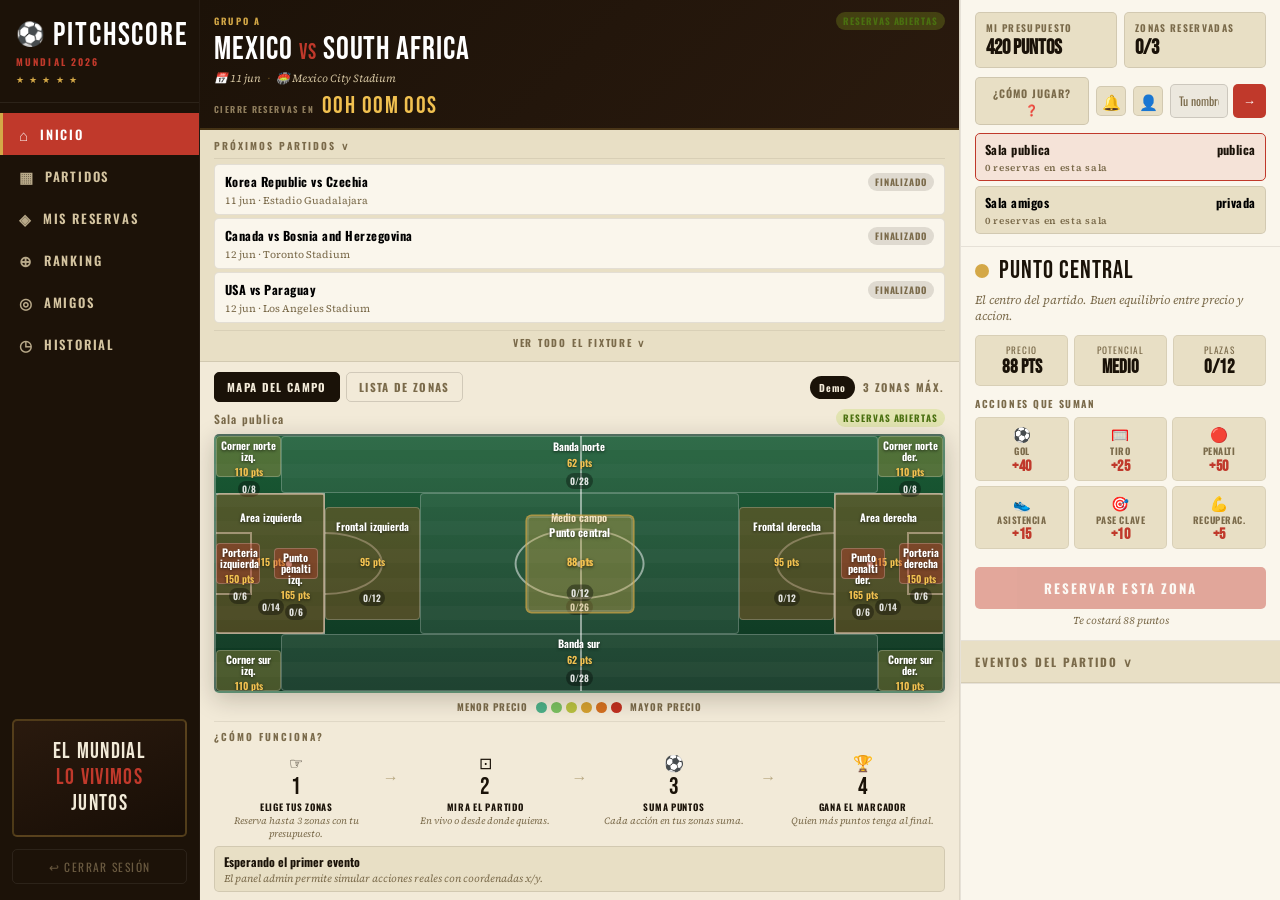
==== commit 0dc549d8: "fix: fuentes, fondo papel, match hero, fixture completo, logo ⚽ - Elimina @import CSS duplicado → fu" ====
--- a/index.html
+++ b/index.html
@@ -15,7 +15,7 @@
   <nav class="sidebar">
 
     <div class="sidebar-brand">
-      <div class="brand-name">PITCHSCORE</div>
+      <div class="brand-name"><span class="brand-ball">⚽</span>PITCHSCORE</div>
       <div class="brand-sub">MUNDIAL 2026</div>
       <div class="brand-stars">★ ★ ★ ★ ★</div>
     </div>
@@ -43,14 +43,15 @@
     <!-- ─── COLUMNA CENTRAL ──────────────────────────────────── -->
     <main class="col-center">
 
-      <!-- Partido actual -->
-      <div class="fixture-header">
-        <div class="fixture-section-label">PARTIDO ACTUAL ∧</div>
-        <div id="fixture-list" class="fixture-active-wrap"></div>
-
-        <div class="fixture-section-label upcoming-label">PRÓXIMOS PARTIDOS ∨</div>
+      <!-- Partido activo destacado -->
+      <div class="match-hero-section">
+        <div id="fixture-list" class="match-hero-inner"></div>
+      </div>
+
+      <!-- Próximos partidos -->
+      <div class="fixture-strip">
+        <div class="fixture-section-label">PRÓXIMOS PARTIDOS ∨</div>
         <div id="fixture-list-upcoming" class="fixture-upcoming-list"></div>
-
         <div class="fixture-see-all">VER TODO EL FIXTURE ∨</div>
       </div>
 
--- a/styles.css
+++ b/styles.css
@@ -4,7 +4,7 @@
    Layout: sidebar 200px | center flex | right 320px — NO SCROLL
    ============================================================ */
 
-@import url('https://fonts.googleapis.com/css2?family=Bebas+Neue&family=Oswald:wght@400;600;700&family=Source+Serif+4:ital,wght@0,300;0,400;1,300&display=swap');
+/* Fuentes cargadas via <link> en el HTML — no duplicar con @import */
 
 :root {
   --cream:        #f2ead8;
@@ -51,9 +51,9 @@
   font-family: 'Oswald', sans-serif;
   font-weight: 400;
   color: var(--ink);
-  background: var(--cream);
+  background-color: #f2ead8;
   background-image:
-    url("data:image/svg+xml,%3Csvg xmlns='http://www.w3.org/2000/svg' width='4' height='4'%3E%3Crect width='4' height='4' fill='%23f2ead8'/%3E%3Ccircle cx='1' cy='1' r='0.5' fill='%23c8ba96' opacity='0.28'/%3E%3C/svg%3E");
+    url("data:image/svg+xml,%3Csvg xmlns='http://www.w3.org/2000/svg' width='8' height='8'%3E%3Crect width='8' height='8' fill='%23f2ead8'/%3E%3Ccircle cx='1' cy='2' r='0.7' fill='%23bfad88' opacity='0.38'/%3E%3Ccircle cx='5' cy='6' r='0.5' fill='%23bfad88' opacity='0.32'/%3E%3Ccircle cx='3' cy='1' r='0.45' fill='%23c8b89a' opacity='0.22'/%3E%3Ccircle cx='7' cy='4' r='0.6' fill='%23bfad88' opacity='0.28'/%3E%3Ccircle cx='2' cy='7' r='0.5' fill='%23c8b89a' opacity='0.3'/%3E%3Ccircle cx='6' cy='1' r='0.4' fill='%23bfad88' opacity='0.2'/%3E%3C/svg%3E");
 }
 
 button, input, select { font: inherit; }
@@ -82,11 +82,20 @@
 }
 
 .brand-name {
+  display: flex;
+  align-items: center;
+  gap: 6px;
   font-family: 'Bebas Neue', sans-serif;
   font-size: 2rem;
   color: #fff;
   letter-spacing: 0.06em;
   line-height: 1;
+}
+
+.brand-ball {
+  font-size: 1.45rem;
+  line-height: 1;
+  flex-shrink: 0;
 }
 
 .brand-sub {
@@ -208,16 +217,94 @@
   border-right: 1px solid rgba(26,18,8,0.09);
 }
 
-/* Fixture header */
-.fixture-header {
+/* ── MATCH HERO — partido activo destacado ─────────────────── */
+.match-hero-section {
+  flex-shrink: 0;
+  background: linear-gradient(135deg, var(--sidebar) 0%, #2a1a0e 100%);
+  border-bottom: 2px solid rgba(212,168,71,0.22);
+}
+
+.match-hero-inner {
+  padding: 12px 14px 10px;
+}
+
+.match-hero-card { position: relative; }
+
+.match-hero-top {
+  display: flex;
+  align-items: center;
+  justify-content: space-between;
+  margin-bottom: 4px;
+}
+
+.match-hero-stage {
+  font-size: 0.57rem;
+  font-weight: 700;
+  letter-spacing: 0.24em;
+  color: var(--gold);
+  text-transform: uppercase;
+}
+
+.match-hero-title {
+  font-family: 'Bebas Neue', sans-serif;
+  font-size: 2rem;
+  line-height: 1;
+  color: #fff;
+  letter-spacing: 0.03em;
+  margin-bottom: 5px;
+}
+
+.match-hero-title .vs-sep {
+  color: var(--red);
+  font-size: 1.35rem;
+}
+
+.match-hero-info {
+  display: flex;
+  align-items: center;
+  gap: 6px;
+  flex-wrap: wrap;
+  font-family: 'Source Serif 4', serif;
+  font-size: 0.68rem;
+  font-style: italic;
+  color: var(--sidebar-text);
+  margin-bottom: 8px;
+}
+
+.mh-sep { color: rgba(212,168,71,0.4); }
+
+.match-hero-countdown-wrap {
+  display: flex;
+  align-items: baseline;
+  gap: 8px;
+}
+
+.countdown-label {
+  font-size: 0.54rem;
+  font-weight: 700;
+  letter-spacing: 0.16em;
+  color: rgba(180,160,120,0.75);
+  text-transform: uppercase;
+}
+
+.countdown-val {
+  font-family: 'Bebas Neue', sans-serif;
+  font-size: 1.5rem;
+  line-height: 1;
+  color: var(--gold-light);
+  letter-spacing: 0.06em;
+}
+
+/* ── FIXTURE STRIP — próximos partidos ─────────────────────── */
+.fixture-strip {
+  flex-shrink: 0;
   background: var(--cream-dark);
   border-bottom: 1px solid rgba(26,18,8,0.1);
-  padding: 10px 14px 8px;
-  flex-shrink: 0;
+  padding: 8px 14px 7px;
 }
 
 .fixture-section-label {
-  font-size: 0.64rem;
+  font-size: 0.62rem;
   font-weight: 700;
   letter-spacing: 0.2em;
   color: var(--ink-muted);
@@ -227,21 +314,11 @@
   border-bottom: 1px solid rgba(26,18,8,0.08);
 }
 
-.upcoming-label {
-  margin-top: 8px;
-}
-
-.fixture-active-wrap {
-  display: flex;
-  flex-direction: column;
-  gap: 4px;
-}
-
 .fixture-upcoming-list {
   display: flex;
   flex-direction: column;
   gap: 3px;
-  max-height: 96px;
+  max-height: 160px;
   overflow-y: auto;
 }
 
@@ -250,7 +327,7 @@
 .fixture-upcoming-list::-webkit-scrollbar-thumb { background: var(--ink-light); border-radius: 99px; }
 
 .fixture-see-all {
-  margin-top: 7px;
+  margin-top: 6px;
   font-size: 0.62rem;
   font-weight: 700;
   letter-spacing: 0.18em;
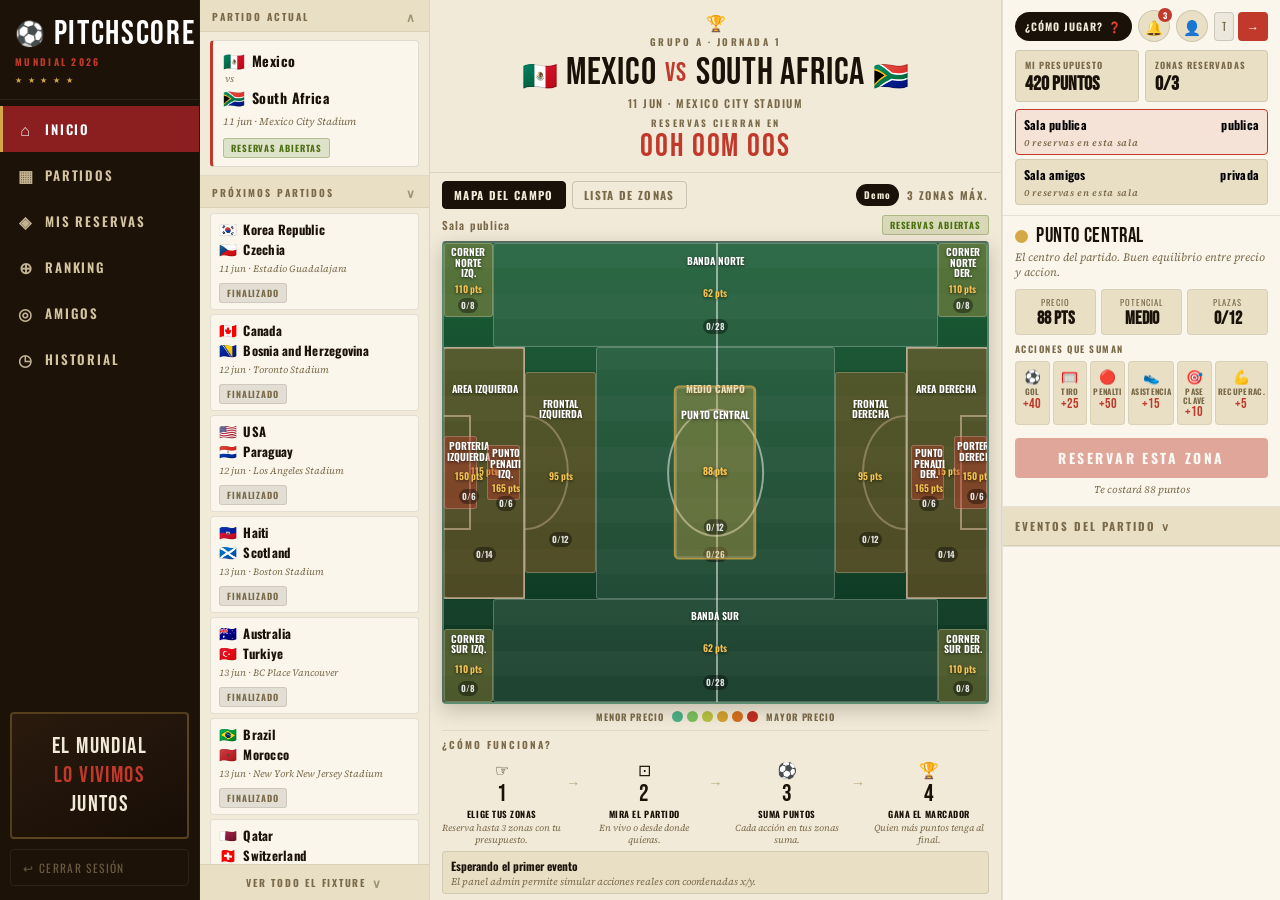
==== commit 28b1ff75: "feat: pitchscore standalone html+js" ====
--- a/index.html
+++ b/index.html
@@ -11,7 +11,7 @@
 </head>
 <body>
 
-  <!-- ═══ SIDEBAR ═════════════════════════════════════════════ -->
+  <!-- ═══ SIDEBAR ═══════════════════════════════════════════════ -->
   <nav class="sidebar">
 
     <div class="sidebar-brand">
@@ -37,23 +37,31 @@
 
   </nav>
 
-  <!-- ═══ APP SHELL ════════════════════════════════════════════ -->
+  <!-- ═══ APP SHELL ══════════════════════════════════════════════ -->
   <div class="app-shell">
 
-    <!-- ─── COLUMNA CENTRAL ──────────────────────────────────── -->
+    <!-- ─── COLUMNA FIXTURE ─────────────────────────────────────── -->
+    <aside class="col-fixture">
+
+      <div class="fpanel-section">
+        <div class="fpanel-header">PARTIDO ACTUAL <span class="fpanel-arrow">∧</span></div>
+        <div id="fixture-list" class="fixture-active-area"></div>
+      </div>
+
+      <div class="fpanel-section fpanel-section--upcoming">
+        <div class="fpanel-header">PRÓXIMOS PARTIDOS <span class="fpanel-arrow">∨</span></div>
+        <div id="fixture-list-upcoming" class="fixture-upcoming-list"></div>
+      </div>
+
+      <div class="fixture-see-all">VER TODO EL FIXTURE <span class="fpanel-arrow">∨</span></div>
+
+    </aside>
+
+    <!-- ─── COLUMNA CENTRAL ──────────────────────────────────────── -->
     <main class="col-center">
 
-      <!-- Partido activo destacado -->
-      <div class="match-hero-section">
-        <div id="fixture-list" class="match-hero-inner"></div>
-      </div>
-
-      <!-- Próximos partidos -->
-      <div class="fixture-strip">
-        <div class="fixture-section-label">PRÓXIMOS PARTIDOS ∨</div>
-        <div id="fixture-list-upcoming" class="fixture-upcoming-list"></div>
-        <div class="fixture-see-all">VER TODO EL FIXTURE ∨</div>
-      </div>
+      <!-- Match hero -->
+      <div id="match-hero" class="match-hero"></div>
 
       <!-- Campo -->
       <div class="field-stage">
@@ -89,7 +97,6 @@
           <div id="zone-layer" class="zone-layer" aria-label="Zonas reservables"></div>
         </div>
 
-        <!-- Llegenda -->
         <div class="price-legend">
           <span class="legend-label">MENOR PRECIO</span>
           <div class="legend-dots">
@@ -103,7 +110,6 @@
           <span class="legend-label">MAYOR PRECIO</span>
         </div>
 
-        <!-- Com funciona -->
         <div class="how-it-works">
           <div class="hiw-title">¿CÓMO FUNCIONA?</div>
           <div class="hiw-steps">
@@ -142,30 +148,33 @@
       </div><!-- /field-stage -->
     </main>
 
-    <!-- ─── COLUMNA DRETA ─────────────────────────────────────── -->
+    <!-- ─── COLUMNA DERECHA ──────────────────────────────────────── -->
     <aside class="col-right">
 
-      <!-- Auth + HUD -->
+      <!-- HUD superior -->
       <div class="right-block hud-block">
-        <div class="hud-stats-row">
-          <div class="hud-stat-box">
-            <span class="hud-stat-label">MI PRESUPUESTO</span>
-            <strong class="hud-stat-val" id="hud-budget">— puntos</strong>
-          </div>
-          <div class="hud-stat-box">
-            <span class="hud-stat-label">ZONAS RESERVADAS</span>
-            <strong class="hud-stat-val" id="hud-zones">0/3</strong>
-          </div>
-        </div>
-        <div class="hud-actions-row">
+        <div class="hud-top-row">
           <button class="hud-how-btn">¿CÓMO JUGAR? ❓</button>
-          <button class="hud-bell">🔔</button>
+          <button class="hud-bell">
+            🔔
+            <span class="bell-badge">3</span>
+          </button>
           <div class="hud-avatar">👤</div>
           <div id="hud-user-info" class="hud-user-info">
             <form id="auth-form" class="auth-inline">
               <input id="auth-name" type="text" placeholder="Tu nombre…">
               <button class="btn-auth" type="submit">→</button>
             </form>
+          </div>
+        </div>
+        <div class="hud-stats-row">
+          <div class="hud-stat-box">
+            <span class="hud-stat-label">MI PRESUPUESTO</span>
+            <strong class="hud-stat-val" id="hud-budget">— puntos</strong>
+          </div>
+          <div class="hud-stat-box">
+            <span class="hud-stat-label">ZONAS RESERVADAS</span>
+            <strong class="hud-stat-val" id="hud-zones">0/3</strong>
           </div>
         </div>
         <div id="room-list" class="room-list-inline"></div>
--- a/styles.css
+++ b/styles.css
@@ -1,47 +1,53 @@
 /* ============================================================
    PITCHSCORE — MUNDIAL 2026
-   Estètica: Revista Panenka / cartell esportiu retro
-   Layout: sidebar 200px | center flex | right 320px — NO SCROLL
+   Estética: Revista Panenka / cartel deportivo retro
+   Layout: sidebar 200px | fixture 230px | center flex | right 278px
    ============================================================ */
 
-/* Fuentes cargadas via <link> en el HTML — no duplicar con @import */
+/* Fuentes cargadas via <link> en HTML */
 
 :root {
-  --cream:        #f2ead8;
-  --cream-dark:   #e8dfc5;
-  --cream-light:  #faf6ec;
-  --ink:          #1a1208;
-  --ink-muted:    #7a6a4a;
-  --ink-light:    #b8a882;
-  --sidebar:      #1c1208;
-  --sidebar-line: rgba(255,255,255,0.07);
-  --sidebar-text: #d4c4a0;
-  --sidebar-muted:#6a5a40;
-  --red:          #c0392b;
-  --red-bright:   #e74c3c;
-  --gold:         #d4a847;
-  --gold-light:   #f0c050;
-  --grass:        #1a5c35;
-  --grass-deep:   #0d3320;
-  --grass-stripe: rgba(255,255,255,0.025);
-  --orange:       #d47020;
-  --blue:         #2563a8;
-  --lime:         #a8cc28;
-
-  /* Zones */
-  --zone-base:    rgba(255,255,255,0.10);
-  --zone-hot:     rgba(208,103,36,0.30);
-  --zone-premium: rgba(212,168,71,0.30);
-  --zone-legend:  rgba(192,57,43,0.40);
-
-  --shadow-sm:    0 2px 8px rgba(26,18,8,0.18);
-  --shadow-md:    0 6px 24px rgba(26,18,8,0.22);
-  --radius:       5px;
-  --sidebar-w:    200px;
-  --right-w:      320px;
-}
-
-/* ── Reset ───────────────────────────────────────────────── */
+  /* Paleta */
+  --cream:          #f2ead8;
+  --cream-dark:     #e8dfc5;
+  --cream-mid:      #ede4cc;
+  --cream-light:    #faf6ec;
+  --ink:            #1a1208;
+  --ink-muted:      #7a6a4a;
+  --ink-light:      #b8a882;
+  --sidebar-bg:     #1c1208;
+  --sidebar-line:   rgba(255,255,255,0.07);
+  --sidebar-text:   #d4c4a0;
+  --sidebar-muted:  #6a5a40;
+  --red:            #c0392b;
+  --red-dark:       #8b1e1e;
+  --red-bright:     #e74c3c;
+  --gold:           #d4a847;
+  --gold-light:     #f0c050;
+  --grass:          #1a5c35;
+  --grass-deep:     #0d3320;
+  --grass-stripe:   rgba(255,255,255,0.025);
+  --orange:         #d47020;
+  --blue:           #2563a8;
+  --green-ok:       #4a7010;
+
+  /* Zonas */
+  --zone-base:      rgba(255,255,255,0.09);
+  --zone-hot:       rgba(208,103,36,0.32);
+  --zone-premium:   rgba(212,168,71,0.32);
+  --zone-legend:    rgba(192,57,43,0.42);
+
+  --shadow-sm:      0 2px 8px rgba(26,18,8,0.16);
+  --shadow-md:      0 6px 20px rgba(26,18,8,0.22);
+  --radius:         4px;
+
+  /* Anchos de columna */
+  --sidebar-w:      200px;
+  --fixture-w:      230px;
+  --right-w:        278px;
+}
+
+/* ── Reset ──────────────────────────────────────────────────── */
 *, *::before, *::after { box-sizing: border-box; margin: 0; padding: 0; }
 
 body {
@@ -51,9 +57,9 @@
   font-family: 'Oswald', sans-serif;
   font-weight: 400;
   color: var(--ink);
-  background-color: #f2ead8;
+  background-color: var(--cream);
   background-image:
-    url("data:image/svg+xml,%3Csvg xmlns='http://www.w3.org/2000/svg' width='8' height='8'%3E%3Crect width='8' height='8' fill='%23f2ead8'/%3E%3Ccircle cx='1' cy='2' r='0.7' fill='%23bfad88' opacity='0.38'/%3E%3Ccircle cx='5' cy='6' r='0.5' fill='%23bfad88' opacity='0.32'/%3E%3Ccircle cx='3' cy='1' r='0.45' fill='%23c8b89a' opacity='0.22'/%3E%3Ccircle cx='7' cy='4' r='0.6' fill='%23bfad88' opacity='0.28'/%3E%3Ccircle cx='2' cy='7' r='0.5' fill='%23c8b89a' opacity='0.3'/%3E%3Ccircle cx='6' cy='1' r='0.4' fill='%23bfad88' opacity='0.2'/%3E%3C/svg%3E");
+    url("data:image/svg+xml,%3Csvg xmlns='http://www.w3.org/2000/svg' width='8' height='8'%3E%3Crect width='8' height='8' fill='%23f2ead8'/%3E%3Ccircle cx='1' cy='2' r='0.7' fill='%23bfad88' opacity='0.38'/%3E%3Ccircle cx='5' cy='6' r='0.5' fill='%23bfad88' opacity='0.3'/%3E%3Ccircle cx='3' cy='1' r='0.45' fill='%23c8b89a' opacity='0.22'/%3E%3Ccircle cx='7' cy='4' r='0.6' fill='%23bfad88' opacity='0.26'/%3E%3Ccircle cx='2' cy='7' r='0.5' fill='%23c8b89a' opacity='0.28'/%3E%3C/svg%3E");
 }
 
 button, input, select { font: inherit; }
@@ -67,7 +73,7 @@
   top: 0; left: 0;
   width: var(--sidebar-w);
   height: 100vh;
-  background: var(--sidebar);
+  background: var(--sidebar-bg);
   display: flex;
   flex-direction: column;
   z-index: 200;
@@ -75,25 +81,25 @@
   border-right: 1px solid rgba(255,255,255,0.04);
 }
 
-/* Brand */
+/* ── Brand ──────────────────────────────────────────────────── */
 .sidebar-brand {
-  padding: 20px 16px 16px;
+  padding: 18px 15px 14px;
   border-bottom: 1px solid var(--sidebar-line);
 }
 
 .brand-name {
   display: flex;
   align-items: center;
-  gap: 6px;
+  gap: 7px;
   font-family: 'Bebas Neue', sans-serif;
-  font-size: 2rem;
+  font-size: 2.1rem;
   color: #fff;
-  letter-spacing: 0.06em;
+  letter-spacing: 0.05em;
   line-height: 1;
 }
 
 .brand-ball {
-  font-size: 1.45rem;
+  font-size: 1.5rem;
   line-height: 1;
   flex-shrink: 0;
 }
@@ -101,34 +107,34 @@
 .brand-sub {
   font-size: 0.6rem;
   color: var(--red);
+  letter-spacing: 0.24em;
+  font-weight: 700;
+  margin-top: 3px;
+  text-transform: uppercase;
+}
+
+.brand-stars {
+  font-size: 0.52rem;
+  color: var(--gold);
   letter-spacing: 0.22em;
-  font-weight: 700;
-  margin-top: 3px;
-  text-transform: uppercase;
-}
-
-.brand-stars {
-  font-size: 0.55rem;
-  color: var(--gold);
-  letter-spacing: 0.18em;
   margin-top: 4px;
 }
 
-/* Nav */
+/* ── Nav ────────────────────────────────────────────────────── */
 .sidebar-nav {
   list-style: none;
-  padding: 10px 0;
+  padding: 6px 0;
   flex: 1;
 }
 
 .nav-item {
   display: flex;
   align-items: center;
-  gap: 10px;
-  padding: 10px 16px;
+  gap: 11px;
+  padding: 11px 15px;
   color: var(--sidebar-text);
   font-family: 'Oswald', sans-serif;
-  font-size: 0.8rem;
+  font-size: 0.82rem;
   font-weight: 600;
   letter-spacing: 0.14em;
   text-transform: uppercase;
@@ -143,50 +149,53 @@
 }
 
 .nav-item.active {
-  background: var(--red);
+  background: var(--red-dark);
   color: #fff;
   border-left-color: var(--gold);
 }
 
 .nav-icon {
-  font-size: 0.95rem;
-  opacity: 0.85;
-}
-
-/* Poster promo */
+  font-size: 1rem;
+  width: 16px;
+  text-align: center;
+  opacity: 0.9;
+}
+
+/* ── Poster ─────────────────────────────────────────────────── */
 .sidebar-poster {
-  margin: 12px;
-  border-radius: var(--radius);
-  background: linear-gradient(160deg, #2a1a0e 0%, #180e06 100%);
-  border: 2px solid rgba(212,168,71,0.28);
-  padding: 18px 14px;
+  margin: 10px;
+  border-radius: var(--radius);
+  background: linear-gradient(155deg, #2a1a0e 0%, #180e06 100%);
+  border: 2px solid rgba(212,168,71,0.3);
+  padding: 18px 12px;
   text-align: center;
+  flex-shrink: 0;
 }
 
 .poster-text {
   font-family: 'Bebas Neue', sans-serif;
-  font-size: 1.35rem;
+  font-size: 1.45rem;
   color: var(--cream);
-  line-height: 1.2;
+  line-height: 1.25;
   letter-spacing: 0.06em;
 }
 
-.poster-text span {
-  color: var(--red);
-}
-
-/* Logout */
+.poster-text span { color: var(--red); }
+
+/* ── Logout ─────────────────────────────────────────────────── */
 .sidebar-logout {
-  margin: 0 12px 16px;
+  margin: 0 10px 14px;
   border: 1px solid var(--sidebar-line);
   color: var(--sidebar-muted);
   border-radius: var(--radius);
-  padding: 8px;
+  padding: 9px 12px;
   font-family: 'Oswald', sans-serif;
   font-size: 0.72rem;
   letter-spacing: 0.12em;
   text-transform: uppercase;
   transition: color 120ms, border-color 120ms;
+  text-align: left;
+  width: calc(100% - 20px);
 }
 
 .sidebar-logout:hover {
@@ -195,7 +204,7 @@
 }
 
 /* ═══════════════════════════════════════════════════════════
-   APP SHELL — 3 columnes
+   APP SHELL
    ═══════════════════════════════════════════════════════════ */
 .app-shell {
   margin-left: var(--sidebar-w);
@@ -206,7 +215,213 @@
   min-width: 0;
 }
 
-/* ─── COLUMNA CENTRAL ──────────────────────────────────────── */
+/* ═══════════════════════════════════════════════════════════
+   COL-FIXTURE — panel izquierdo de partidos
+   ═══════════════════════════════════════════════════════════ */
+.col-fixture {
+  width: var(--fixture-w);
+  flex-shrink: 0;
+  background: var(--cream);
+  display: flex;
+  flex-direction: column;
+  height: 100vh;
+  overflow: hidden;
+  border-right: 1px solid rgba(26,18,8,0.1);
+}
+
+/* Sección del panel */
+.fpanel-section {
+  flex-shrink: 0;
+}
+
+.fpanel-section--upcoming {
+  flex: 1;
+  display: flex;
+  flex-direction: column;
+  min-height: 0;
+  overflow: hidden;
+  border-top: 1px solid rgba(26,18,8,0.08);
+}
+
+.fpanel-header {
+  display: flex;
+  align-items: center;
+  justify-content: space-between;
+  padding: 8px 12px 6px;
+  font-family: 'Oswald', sans-serif;
+  font-size: 0.62rem;
+  font-weight: 700;
+  letter-spacing: 0.2em;
+  color: var(--ink-muted);
+  text-transform: uppercase;
+  border-bottom: 1px solid rgba(26,18,8,0.08);
+  background: var(--cream-dark);
+}
+
+.fpanel-arrow {
+  font-size: 0.75rem;
+  opacity: 0.65;
+}
+
+/* ── Partido activo (compacto) ──────────────────────────────── */
+.fixture-active-area {
+  padding: 8px 10px;
+}
+
+.active-match-card {
+  background: var(--cream-light);
+  border: 1px solid rgba(26,18,8,0.12);
+  border-left: 3px solid var(--red);
+  border-radius: var(--radius);
+  padding: 8px 10px;
+}
+
+.amc-teams { margin-bottom: 5px; }
+
+.amc-team-row {
+  display: flex;
+  align-items: center;
+  gap: 7px;
+  padding: 1px 0;
+}
+
+.amc-flag { font-size: 1.1rem; line-height: 1; }
+
+.amc-team-name {
+  font-family: 'Oswald', sans-serif;
+  font-size: 0.88rem;
+  font-weight: 700;
+  letter-spacing: 0.03em;
+  color: var(--ink);
+}
+
+.amc-vs-row {
+  font-family: 'Source Serif 4', serif;
+  font-size: 0.6rem;
+  color: var(--ink-muted);
+  font-style: italic;
+  padding-left: 2px;
+  padding-bottom: 1px;
+}
+
+.amc-meta {
+  font-family: 'Source Serif 4', serif;
+  font-size: 0.64rem;
+  color: var(--ink-muted);
+  font-style: italic;
+  margin-bottom: 5px;
+}
+
+/* ── Lista de próximos partidos ─────────────────────────────── */
+.fixture-upcoming-list {
+  flex: 1;
+  overflow-y: auto;
+  padding: 5px 10px 6px;
+  display: flex;
+  flex-direction: column;
+  gap: 4px;
+  min-height: 0;
+}
+
+.fixture-upcoming-list::-webkit-scrollbar { width: 3px; }
+.fixture-upcoming-list::-webkit-scrollbar-track { background: transparent; }
+.fixture-upcoming-list::-webkit-scrollbar-thumb { background: var(--ink-light); border-radius: 99px; }
+
+/* ── Fixture items ──────────────────────────────────────────── */
+.fixture-item {
+  width: 100%;
+  padding: 6px 8px;
+  border: 1px solid rgba(26,18,8,0.1);
+  border-radius: var(--radius);
+  background: var(--cream-light);
+  text-align: left;
+  cursor: pointer;
+  transition: background 100ms, border-color 100ms;
+  display: block;
+}
+
+.fixture-item:hover { background: var(--cream-dark); }
+
+.fixture-item.active {
+  border-color: var(--red);
+  border-left: 3px solid var(--red);
+  background: rgba(192,57,43,0.05);
+}
+
+.fi-teams {
+  display: flex;
+  flex-direction: column;
+  gap: 1px;
+  margin-bottom: 3px;
+}
+
+.fi-team {
+  display: flex;
+  align-items: center;
+  gap: 6px;
+  font-family: 'Oswald', sans-serif;
+  font-size: 0.8rem;
+  font-weight: 700;
+  letter-spacing: 0.02em;
+  color: var(--ink);
+}
+
+.fi-flag { font-size: 0.9rem; line-height: 1; }
+
+.fi-meta {
+  font-family: 'Source Serif 4', serif;
+  font-size: 0.6rem;
+  color: var(--ink-muted);
+  font-style: italic;
+  margin-bottom: 3px;
+}
+
+/* Para compatibilidad con render anterior */
+.fixture-main {
+  display: flex;
+  justify-content: space-between;
+  align-items: center;
+  gap: 6px;
+  font-size: 0.76rem;
+  font-weight: 700;
+  letter-spacing: 0.02em;
+}
+
+.fixture-meta {
+  display: block;
+  font-size: 0.6rem;
+  color: var(--ink-muted);
+  margin-top: 2px;
+  font-family: 'Source Serif 4', serif;
+  font-style: italic;
+}
+
+/* ── Ver todo ───────────────────────────────────────────────── */
+.fixture-see-all {
+  flex-shrink: 0;
+  padding: 9px 12px;
+  font-family: 'Oswald', sans-serif;
+  font-size: 0.62rem;
+  font-weight: 700;
+  letter-spacing: 0.18em;
+  color: var(--ink-muted);
+  text-align: center;
+  cursor: pointer;
+  border-top: 1px solid rgba(26,18,8,0.08);
+  text-transform: uppercase;
+  background: var(--cream-dark);
+  transition: color 120ms;
+  display: flex;
+  align-items: center;
+  justify-content: center;
+  gap: 6px;
+}
+
+.fixture-see-all:hover { color: var(--red); }
+
+/* ═══════════════════════════════════════════════════════════
+   COL-CENTER
+   ═══════════════════════════════════════════════════════════ */
 .col-center {
   flex: 1;
   min-width: 0;
@@ -217,174 +432,95 @@
   border-right: 1px solid rgba(26,18,8,0.09);
 }
 
-/* ── MATCH HERO — partido activo destacado ─────────────────── */
-.match-hero-section {
-  flex-shrink: 0;
-  background: linear-gradient(135deg, var(--sidebar) 0%, #2a1a0e 100%);
-  border-bottom: 2px solid rgba(212,168,71,0.22);
-}
-
-.match-hero-inner {
-  padding: 12px 14px 10px;
-}
-
-.match-hero-card { position: relative; }
-
-.match-hero-top {
-  display: flex;
-  align-items: center;
-  justify-content: space-between;
-  margin-bottom: 4px;
-}
-
-.match-hero-stage {
-  font-size: 0.57rem;
+/* ── MATCH HERO ─────────────────────────────────────────────── */
+.match-hero {
+  flex-shrink: 0;
+  padding: 10px 20px 9px;
+  text-align: center;
+  border-bottom: 1px solid rgba(26,18,8,0.1);
+  background: var(--cream);
+  position: relative;
+}
+
+.hero-trophy {
+  font-size: 1rem;
+  display: block;
+  margin-bottom: 1px;
+}
+
+.hero-group {
+  font-family: 'Oswald', sans-serif;
+  font-size: 0.6rem;
+  font-weight: 700;
+  letter-spacing: 0.26em;
+  color: var(--ink-muted);
+  text-transform: uppercase;
+  margin-bottom: 5px;
+}
+
+.hero-title-row {
+  display: flex;
+  align-items: center;
+  justify-content: center;
+  gap: 8px;
+  margin-bottom: 3px;
+  flex-wrap: nowrap;
+}
+
+.hero-flag { font-size: 1.8rem; line-height: 1; }
+
+.hero-team {
+  font-family: 'Bebas Neue', sans-serif;
+  font-size: 2.4rem;
+  line-height: 1;
+  color: var(--ink);
+  letter-spacing: 0.02em;
+  white-space: nowrap;
+}
+
+.hero-vs {
+  font-family: 'Bebas Neue', sans-serif;
+  font-size: 1.7rem;
+  color: var(--red);
+  letter-spacing: 0.06em;
+  flex-shrink: 0;
+}
+
+.hero-meta {
+  font-family: 'Oswald', sans-serif;
+  font-size: 0.68rem;
+  font-weight: 600;
+  letter-spacing: 0.14em;
+  color: var(--ink-muted);
+  text-transform: uppercase;
+  margin-bottom: 5px;
+}
+
+.hero-countdown-label {
+  font-family: 'Oswald', sans-serif;
+  font-size: 0.58rem;
   font-weight: 700;
   letter-spacing: 0.24em;
-  color: var(--gold);
-  text-transform: uppercase;
-}
-
-.match-hero-title {
+  color: var(--ink-muted);
+  text-transform: uppercase;
+  margin-bottom: 1px;
+}
+
+.hero-countdown {
   font-family: 'Bebas Neue', sans-serif;
   font-size: 2rem;
   line-height: 1;
-  color: #fff;
-  letter-spacing: 0.03em;
-  margin-bottom: 5px;
-}
-
-.match-hero-title .vs-sep {
   color: var(--red);
-  font-size: 1.35rem;
-}
-
-.match-hero-info {
-  display: flex;
-  align-items: center;
-  gap: 6px;
-  flex-wrap: wrap;
-  font-family: 'Source Serif 4', serif;
-  font-size: 0.68rem;
-  font-style: italic;
-  color: var(--sidebar-text);
-  margin-bottom: 8px;
-}
-
-.mh-sep { color: rgba(212,168,71,0.4); }
-
-.match-hero-countdown-wrap {
-  display: flex;
-  align-items: baseline;
-  gap: 8px;
-}
-
-.countdown-label {
-  font-size: 0.54rem;
-  font-weight: 700;
-  letter-spacing: 0.16em;
-  color: rgba(180,160,120,0.75);
-  text-transform: uppercase;
-}
-
-.countdown-val {
-  font-family: 'Bebas Neue', sans-serif;
-  font-size: 1.5rem;
-  line-height: 1;
-  color: var(--gold-light);
   letter-spacing: 0.06em;
 }
 
-/* ── FIXTURE STRIP — próximos partidos ─────────────────────── */
-.fixture-strip {
-  flex-shrink: 0;
-  background: var(--cream-dark);
-  border-bottom: 1px solid rgba(26,18,8,0.1);
-  padding: 8px 14px 7px;
-}
-
-.fixture-section-label {
-  font-size: 0.62rem;
-  font-weight: 700;
-  letter-spacing: 0.2em;
-  color: var(--ink-muted);
-  text-transform: uppercase;
-  padding-bottom: 5px;
-  margin-bottom: 5px;
-  border-bottom: 1px solid rgba(26,18,8,0.08);
-}
-
-.fixture-upcoming-list {
-  display: flex;
-  flex-direction: column;
-  gap: 3px;
-  max-height: 160px;
-  overflow-y: auto;
-}
-
-.fixture-upcoming-list::-webkit-scrollbar { width: 3px; }
-.fixture-upcoming-list::-webkit-scrollbar-track { background: transparent; }
-.fixture-upcoming-list::-webkit-scrollbar-thumb { background: var(--ink-light); border-radius: 99px; }
-
-.fixture-see-all {
-  margin-top: 6px;
-  font-size: 0.62rem;
-  font-weight: 700;
-  letter-spacing: 0.18em;
-  color: var(--ink-muted);
-  text-align: center;
-  cursor: pointer;
-  padding: 4px 0;
-  border-top: 1px solid rgba(26,18,8,0.07);
-}
-
-.fixture-see-all:hover { color: var(--red); }
-
-/* Fixture items */
-.fixture-item {
-  width: 100%;
-  padding: 7px 10px;
-  border: 1px solid rgba(26,18,8,0.1);
-  border-radius: var(--radius);
-  background: var(--cream-light);
-  text-align: left;
-  cursor: pointer;
-  transition: background 100ms, border-color 100ms;
-}
-
-.fixture-item:hover { background: var(--cream-dark); }
-
-.fixture-item.active {
-  border-color: var(--red);
-  border-left: 3px solid var(--red);
-  background: rgba(192,57,43,0.05);
-}
-
-.fixture-main {
-  display: flex;
-  justify-content: space-between;
-  align-items: center;
-  gap: 8px;
-  font-size: 0.78rem;
-  font-weight: 700;
-  letter-spacing: 0.04em;
-}
-
-.fixture-meta {
-  display: block;
-  font-size: 0.64rem;
-  color: var(--ink-muted);
-  margin-top: 2px;
-  font-family: 'Source Serif 4', serif;
-}
-
-/* ─── FIELD STAGE ──────────────────────────────────────────── */
+/* ─── FIELD STAGE ────────────────────────────────────────────── */
 .field-stage {
   flex: 1;
   min-height: 0;
   display: flex;
   flex-direction: column;
-  padding: 10px 14px 8px;
+  padding: 8px 12px 6px;
   overflow: hidden;
 }
 
@@ -392,19 +528,20 @@
   display: flex;
   align-items: center;
   gap: 6px;
-  margin-bottom: 7px;
+  margin-bottom: 6px;
   flex-shrink: 0;
 }
 
 .field-tab {
-  border: 1px solid rgba(26,18,8,0.15);
-  border-radius: var(--radius);
-  padding: 6px 12px;
+  border: 1px solid rgba(26,18,8,0.18);
+  border-radius: var(--radius);
+  padding: 5px 11px;
   font-family: 'Oswald', sans-serif;
   font-size: 0.7rem;
   font-weight: 700;
   letter-spacing: 0.12em;
   color: var(--ink-muted);
+  text-transform: uppercase;
   transition: background 120ms, color 120ms;
 }
 
@@ -426,21 +563,22 @@
   font-weight: 700;
   letter-spacing: 0.14em;
   color: var(--ink-muted);
+  text-transform: uppercase;
 }
 
 .broadcast-strip {
   display: flex;
   align-items: center;
   justify-content: space-between;
-  margin-bottom: 7px;
-  font-size: 0.72rem;
+  margin-bottom: 6px;
+  font-size: 0.7rem;
   font-weight: 600;
   letter-spacing: 0.1em;
   color: var(--ink-muted);
   flex-shrink: 0;
 }
 
-/* ── PITCH ──────────────────────────────────────────────────── */
+/* ── PITCH ───────────────────────────────────────────────────── */
 .pitch-shell {
   position: relative;
   flex: 1;
@@ -509,17 +647,17 @@
 .left-arc  { left: 7%;  clip-path: inset(0 0 0 50%); }
 .right-arc { right: 7%; clip-path: inset(0 50% 0 0); }
 
-/* ── ZONES ──────────────────────────────────────────────────── */
+/* ── ZONES ───────────────────────────────────────────────────── */
 .zone-layer { inset: 0; }
 
 .visible-zone {
   border: 1px solid rgba(255,255,255,0.22);
-  border-radius: 4px;
+  border-radius: 3px;
   background: var(--zone-base);
   color: #fff;
   display: grid;
   place-items: center;
-  padding: 3px;
+  padding: 2px;
   text-align: center;
   transition: transform 140ms ease, background 140ms ease, box-shadow 140ms ease;
   cursor: pointer;
@@ -535,66 +673,64 @@
   z-index: 9;
   transform: scale(1.03);
   background: rgba(212,168,71,0.35);
-  box-shadow: 0 0 0 2px rgba(212,168,71,0.75);
+  box-shadow: 0 0 0 2px rgba(212,168,71,0.8);
 }
 
 .visible-zone.reserved {
   background: rgba(37,99,168,0.28);
-  box-shadow: 0 0 0 2px rgba(37,99,168,0.55);
+  box-shadow: 0 0 0 2px rgba(37,99,168,0.6);
 }
 
 .zone-label {
   font-family: 'Oswald', sans-serif;
   font-weight: 700;
-  font-size: 0.66rem;
+  font-size: 0.62rem;
   line-height: 1.05;
-  text-shadow: 0 1px 3px rgba(0,0,0,0.6);
+  text-shadow: 0 1px 3px rgba(0,0,0,0.65);
+  text-transform: uppercase;
 }
 
 .zone-price {
   display: block;
   margin-top: 2px;
   color: var(--gold-light);
-  font-size: 0.62rem;
-  font-weight: 700;
-  text-shadow: 0 1px 3px rgba(0,0,0,0.6);
+  font-size: 0.6rem;
+  font-weight: 700;
+  text-shadow: 0 1px 3px rgba(0,0,0,0.65);
 }
 
 .zone-fill {
   display: inline-flex;
-  margin-top: 2px;
-  padding: 1px 4px;
+  margin-top: 1px;
+  padding: 1px 3px;
   border-radius: 99px;
-  background: rgba(0,0,0,0.35);
+  background: rgba(0,0,0,0.38);
   color: rgba(255,255,255,0.85);
+  font-size: 0.55rem;
+  font-weight: 700;
+}
+
+/* ── PRICE LEGEND ────────────────────────────────────────────── */
+.price-legend {
+  display: flex;
+  align-items: center;
+  gap: 8px;
+  margin-top: 6px;
+  justify-content: center;
+  flex-shrink: 0;
+}
+
+.legend-label {
   font-size: 0.58rem;
-  font-weight: 700;
-}
-
-/* ── PRICE LEGEND ───────────────────────────────────────────── */
-.price-legend {
-  display: flex;
-  align-items: center;
-  gap: 8px;
-  margin-top: 7px;
-  justify-content: center;
-  flex-shrink: 0;
-}
-
-.legend-label {
-  font-size: 0.6rem;
   letter-spacing: 0.1em;
   color: var(--ink-muted);
   font-weight: 700;
+  text-transform: uppercase;
 }
 
 .legend-dots { display: flex; gap: 4px; align-items: center; }
 
-.ldot {
-  width: 11px; height: 11px;
-  border-radius: 50%;
-  display: block;
-}
+.ldot { width: 11px; height: 11px; border-radius: 50%; display: block; }
 .c1 { background: #4caf87; }
 .c2 { background: #7abf60; }
 .c3 { background: #b8c040; }
@@ -602,10 +738,10 @@
 .c5 { background: #d47020; }
 .c6 { background: #c03020; }
 
-/* ── HOW IT WORKS ───────────────────────────────────────────── */
+/* ── HOW IT WORKS ────────────────────────────────────────────── */
 .how-it-works {
-  margin-top: 7px;
-  padding-top: 7px;
+  margin-top: 6px;
+  padding-top: 6px;
   border-top: 1px solid rgba(26,18,8,0.08);
   flex-shrink: 0;
 }
@@ -615,7 +751,8 @@
   letter-spacing: 0.2em;
   color: var(--ink-muted);
   font-weight: 700;
-  margin-bottom: 6px;
+  margin-bottom: 5px;
+  text-transform: uppercase;
 }
 
 .hiw-steps {
@@ -643,22 +780,23 @@
 }
 
 .hiw-t {
-  font-size: 0.58rem;
-  font-weight: 700;
-  letter-spacing: 0.08em;
+  font-size: 0.56rem;
+  font-weight: 700;
+  letter-spacing: 0.06em;
   color: var(--ink);
+  text-transform: uppercase;
 }
 
 .hiw-d {
   font-family: 'Source Serif 4', serif;
-  font-size: 0.6rem;
+  font-size: 0.58rem;
   color: var(--ink-muted);
   line-height: 1.3;
   font-style: italic;
 }
 
 .hiw-arrow {
-  font-size: 1rem;
+  font-size: 0.9rem;
   color: var(--ink-light);
   padding-top: 14px;
   flex-shrink: 0;
@@ -667,13 +805,13 @@
 /* Live feed */
 .live-feed {
   display: grid;
-  gap: 4px;
-  margin-top: 6px;
+  gap: 3px;
+  margin-top: 5px;
   flex-shrink: 0;
 }
 
 .feed-item {
-  padding: 6px 9px;
+  padding: 5px 8px;
   border: 1px solid rgba(26,18,8,0.1);
   border-radius: var(--radius);
   background: var(--cream-dark);
@@ -681,13 +819,13 @@
 
 .feed-item strong {
   display: block;
-  font-size: 0.75rem;
+  font-size: 0.72rem;
   font-weight: 700;
 }
 
 .feed-meta {
   display: block;
-  font-size: 0.65rem;
+  font-size: 0.62rem;
   color: var(--ink-muted);
   margin-top: 1px;
   font-family: 'Source Serif 4', serif;
@@ -695,7 +833,7 @@
 }
 
 /* ═══════════════════════════════════════════════════════════
-   COLUMNA DRETA
+   COL-RIGHT
    ═══════════════════════════════════════════════════════════ */
 .col-right {
   width: var(--right-w);
@@ -714,73 +852,72 @@
 .col-right::-webkit-scrollbar-thumb { background: var(--ink-light); border-radius: 99px; }
 
 .right-block {
-  padding: 12px 14px;
+  padding: 10px 12px;
   border-bottom: 1px solid rgba(26,18,8,0.09);
-}
-
-/* ── HUD block ──────────────────────────────────────────────── */
-.hud-stats-row {
-  display: grid;
-  grid-template-columns: 1fr 1fr;
-  gap: 7px;
-  margin-bottom: 9px;
-}
-
-.hud-stat-box {
-  background: var(--cream-dark);
-  border: 1px solid rgba(26,18,8,0.1);
-  border-radius: var(--radius);
-  padding: 8px 10px;
-}
-
-.hud-stat-label {
-  display: block;
-  font-size: 0.6rem;
-  font-weight: 700;
-  letter-spacing: 0.14em;
-  color: var(--ink-muted);
-  text-transform: uppercase;
-  margin-bottom: 3px;
-}
-
-.hud-stat-val {
-  display: block;
-  font-family: 'Bebas Neue', sans-serif;
-  font-size: 1.3rem;
-  line-height: 1;
-  color: var(--ink);
-}
-
-.hud-actions-row {
-  display: flex;
-  align-items: center;
-  gap: 7px;
+  flex-shrink: 0;
+}
+
+/* ── HUD ─────────────────────────────────────────────────────── */
+.hud-top-row {
+  display: flex;
+  align-items: center;
+  gap: 6px;
+  margin-bottom: 8px;
 }
 
 .hud-how-btn {
   flex: 1;
+  background: var(--ink);
+  color: var(--cream);
+  border-radius: 99px;
+  padding: 7px 10px;
+  font-family: 'Oswald', sans-serif;
+  font-size: 0.65rem;
+  font-weight: 700;
+  letter-spacing: 0.1em;
+  text-transform: uppercase;
+  white-space: nowrap;
+  transition: background 120ms;
+}
+
+.hud-how-btn:hover { background: var(--red); }
+
+.hud-bell {
+  position: relative;
+  width: 32px; height: 32px;
+  border-radius: 50%;
   background: var(--cream-dark);
   border: 1px solid rgba(26,18,8,0.12);
-  border-radius: var(--radius);
-  padding: 7px 8px;
-  font-family: 'Oswald', sans-serif;
-  font-size: 0.66rem;
-  font-weight: 700;
-  letter-spacing: 0.1em;
-  color: var(--ink-muted);
-  transition: background 120ms;
-}
-
-.hud-how-btn:hover { background: var(--cream); color: var(--ink); }
-
-.hud-bell, .hud-avatar {
-  width: 30px; height: 30px;
-  border-radius: var(--radius);
-  background: var(--cream-dark);
-  border: 1px solid rgba(26,18,8,0.1);
   display: grid;
   place-items: center;
-  font-size: 0.95rem;
+  font-size: 0.9rem;
+  flex-shrink: 0;
+}
+
+.bell-badge {
+  position: absolute;
+  top: -3px; right: -3px;
+  background: var(--red);
+  color: #fff;
+  font-family: 'Oswald', sans-serif;
+  font-size: 0.52rem;
+  font-weight: 700;
+  width: 14px; height: 14px;
+  border-radius: 50%;
+  display: flex;
+  align-items: center;
+  justify-content: center;
+  line-height: 1;
+}
+
+.hud-avatar {
+  width: 32px; height: 32px;
+  border-radius: 50%;
+  background: var(--cream-dark);
+  border: 1px solid rgba(26,18,8,0.12);
+  display: grid;
+  place-items: center;
+  font-size: 0.9rem;
   flex-shrink: 0;
 }
 
@@ -791,7 +928,7 @@
 
 .auth-inline {
   display: flex;
-  gap: 5px;
+  gap: 4px;
 }
 
 .auth-inline input {
@@ -800,9 +937,12 @@
   background: rgba(26,18,8,0.06);
   border: 1px solid rgba(26,18,8,0.15);
   border-radius: var(--radius);
-  padding: 6px 8px;
-  font-size: 0.74rem;
+  padding: 5px 7px;
+  font-size: 0.7rem;
   color: var(--ink);
+  height: auto;
+  min-height: auto;
+  width: auto;
 }
 
 .auth-inline input::placeholder { color: var(--ink-muted); }
@@ -811,9 +951,10 @@
   background: var(--red);
   color: #fff;
   border-radius: var(--radius);
-  padding: 6px 10px;
-  font-weight: 700;
-  font-size: 0.8rem;
+  padding: 5px 9px;
+  font-weight: 700;
+  font-size: 0.78rem;
+  flex-shrink: 0;
   transition: background 120ms;
 }
 
@@ -821,37 +962,69 @@
 
 .hud-name-display {
   font-family: 'Bebas Neue', sans-serif;
-  font-size: 1.1rem;
+  font-size: 1rem;
   color: var(--ink);
   letter-spacing: 0.06em;
+  line-height: 1.1;
+}
+
+.hud-rank-display {
+  font-size: 0.58rem;
+  color: var(--ink-muted);
+  letter-spacing: 0.08em;
+}
+
+.hud-stats-row {
+  display: grid;
+  grid-template-columns: 1fr 1fr;
+  gap: 6px;
+}
+
+.hud-stat-box {
+  background: var(--cream-dark);
+  border: 1px solid rgba(26,18,8,0.1);
+  border-radius: var(--radius);
+  padding: 7px 9px;
+}
+
+.hud-stat-label {
+  display: block;
+  font-size: 0.56rem;
+  font-weight: 700;
+  letter-spacing: 0.12em;
+  color: var(--ink-muted);
+  text-transform: uppercase;
+  margin-bottom: 2px;
+}
+
+.hud-stat-val {
+  display: block;
+  font-family: 'Bebas Neue', sans-serif;
+  font-size: 1.25rem;
   line-height: 1;
-}
-
-.hud-rank-display {
-  font-size: 0.62rem;
-  color: var(--ink-muted);
-  letter-spacing: 0.1em;
+  color: var(--ink);
 }
 
 /* Room list */
 .room-list-inline {
   display: grid;
-  gap: 5px;
-  margin-top: 8px;
+  gap: 4px;
+  margin-top: 7px;
 }
 
 .room-item {
   width: 100%;
-  padding: 6px 9px;
+  padding: 5px 8px;
   border: 1px solid rgba(26,18,8,0.1);
   border-radius: var(--radius);
   background: var(--cream-dark);
   text-align: left;
-  font-size: 0.72rem;
+  font-size: 0.7rem;
   font-weight: 600;
   letter-spacing: 0.06em;
   cursor: pointer;
   transition: background 100ms;
+  display: block;
 }
 
 .room-item:hover { background: var(--cream); }
@@ -859,98 +1032,97 @@
 .room-item.active {
   background: rgba(192,57,43,0.1);
   border-color: var(--red);
-  color: var(--ink);
 }
 
 .room-meta {
   display: block;
-  font-size: 0.6rem;
+  font-size: 0.58rem;
   color: var(--ink-muted);
   margin-top: 2px;
   font-family: 'Source Serif 4', serif;
-}
-
-/* ── ZONE PANEL ─────────────────────────────────────────────── */
-.zone-panel-block { /* right-block handles padding */ }
-
+  font-style: italic;
+}
+
+/* ── ZONE PANEL ──────────────────────────────────────────────── */
 .zone-panel-top {
   display: flex;
   align-items: center;
-  gap: 10px;
-  margin-bottom: 8px;
+  gap: 8px;
+  margin-bottom: 3px;
 }
 
 .zone-color-dot {
-  width: 14px; height: 14px;
+  width: 13px; height: 13px;
   border-radius: 50%;
   flex-shrink: 0;
 }
 
 .zone-panel-name {
   font-family: 'Bebas Neue', sans-serif;
-  font-size: 1.55rem;
+  font-size: 1.3rem;
   line-height: 1;
-  letter-spacing: 0.04em;
+  letter-spacing: 0.03em;
   color: var(--ink);
 }
 
 .zone-panel-vibe {
   font-family: 'Source Serif 4', serif;
-  font-size: 0.75rem;
+  font-size: 0.7rem;
   color: var(--ink-muted);
   font-style: italic;
   line-height: 1.4;
-  margin-bottom: 10px;
+  margin-bottom: 8px;
 }
 
 .zone-stats {
   display: grid;
   grid-template-columns: repeat(3, 1fr);
-  gap: 6px;
-  margin-bottom: 10px;
+  gap: 5px;
+  margin-bottom: 7px;
 }
 
 .zone-stat {
   background: var(--cream-dark);
   border: 1px solid rgba(26,18,8,0.08);
   border-radius: var(--radius);
-  padding: 7px 5px;
+  padding: 6px 4px;
   text-align: center;
 }
 
 .zone-stat span {
   display: block;
-  font-size: 0.58rem;
+  font-size: 0.54rem;
   letter-spacing: 0.1em;
   color: var(--ink-muted);
   text-transform: uppercase;
+  margin-bottom: 2px;
 }
 
 .zone-stat strong {
   display: block;
   font-family: 'Bebas Neue', sans-serif;
-  font-size: 1.2rem;
+  font-size: 1.1rem;
   color: var(--ink);
-  line-height: 1.1;
+  line-height: 1;
 }
 
 .zone-stat strong.potential-high { color: var(--red); }
 
-/* Actions grid */
+/* ── ACCIONES ────────────────────────────────────────────────── */
 .actions-title {
-  font-size: 0.62rem;
+  font-size: 0.58rem;
   font-weight: 700;
   letter-spacing: 0.16em;
   color: var(--ink-muted);
-  margin-bottom: 6px;
+  margin-bottom: 5px;
   text-transform: uppercase;
 }
 
 .actions-grid {
   display: grid;
-  grid-template-columns: repeat(3, 1fr);
-  gap: 5px;
-  margin-bottom: 10px;
+  grid-template-columns: repeat(6, 1fr);
+  gap: 3px;
+  margin-bottom: 8px;
 }
 
 .action-tag {
@@ -959,61 +1131,63 @@
   align-items: center;
   background: var(--cream-dark);
   border-radius: var(--radius);
-  padding: 5px 3px;
-  font-size: 0.58rem;
-  letter-spacing: 0.06em;
-  font-weight: 700;
+  padding: 4px 2px;
   border: 1px solid rgba(26,18,8,0.07);
   text-align: center;
-  gap: 2px;
-}
-
-.action-tag .action-icon { font-size: 0.9rem; }
-.action-tag .action-name { color: var(--ink-muted); line-height: 1.1; }
+  gap: 1px;
+}
+
+.action-tag .action-icon { font-size: 0.85rem; }
+
+.action-tag .action-name {
+  font-size: 0.5rem;
+  color: var(--ink-muted);
+  font-weight: 700;
+  letter-spacing: 0.04em;
+  line-height: 1.1;
+  text-transform: uppercase;
+}
+
 .action-tag .action-pts {
   font-family: 'Bebas Neue', sans-serif;
-  font-size: 1rem;
+  font-size: 0.9rem;
   color: var(--red);
   line-height: 1;
 }
 
-/* CTA buttons */
+/* ── BOTONES CTA ─────────────────────────────────────────────── */
 .reserve-button {
   width: 100%;
-  margin-top: 8px;
-  padding: 11px;
+  margin-top: 5px;
+  padding: 10px;
   border-radius: var(--radius);
   background: var(--red);
   color: #fff;
   font-family: 'Oswald', sans-serif;
-  font-size: 0.82rem;
-  font-weight: 700;
-  letter-spacing: 0.16em;
+  font-size: 0.86rem;
+  font-weight: 700;
+  letter-spacing: 0.18em;
   text-transform: uppercase;
   transition: filter 120ms;
 }
 
 .reserve-button:hover:not(:disabled) { filter: brightness(1.1); }
-
-.reserve-button:disabled {
-  opacity: 0.42;
-  cursor: not-allowed;
-}
+.reserve-button:disabled { opacity: 0.42; cursor: not-allowed; }
 
 .reserve-cost {
   display: block;
   text-align: center;
-  font-size: 0.66rem;
+  font-size: 0.64rem;
   color: var(--ink-muted);
   font-family: 'Source Serif 4', serif;
   font-style: italic;
   margin-top: 4px;
 }
 
-/* Mis zonas */
+/* ── MIS ZONAS ───────────────────────────────────────────────── */
 .my-zones-block {
-  margin-top: 10px;
-  padding-top: 9px;
+  margin-top: 9px;
+  padding-top: 8px;
   border-top: 1px solid rgba(26,18,8,0.08);
 }
 
@@ -1021,17 +1195,17 @@
   display: flex;
   justify-content: space-between;
   align-items: center;
-  font-size: 0.66rem;
-  font-weight: 700;
-  letter-spacing: 0.14em;
-  color: var(--ink-muted);
-  margin-bottom: 7px;
+  font-size: 0.64rem;
+  font-weight: 700;
+  letter-spacing: 0.12em;
+  color: var(--ink-muted);
+  margin-bottom: 6px;
   text-transform: uppercase;
 }
 
 .my-zones-clear {
   color: var(--red);
-  font-size: 0.62rem;
+  font-size: 0.6rem;
   letter-spacing: 0.1em;
   font-weight: 700;
 }
@@ -1039,73 +1213,64 @@
 .my-zone-row {
   display: flex;
   align-items: center;
-  padding: 5px 0;
+  padding: 4px 0;
   border-bottom: 1px solid rgba(26,18,8,0.06);
-  font-size: 0.75rem;
-  gap: 7px;
-}
-
-.my-zone-dot {
-  width: 8px; height: 8px;
-  border-radius: 50%;
-  flex-shrink: 0;
-}
-
-.my-zone-name { flex: 1; font-weight: 600; }
-.my-zone-pts  { font-weight: 700; color: var(--ink); }
-.my-zone-remove { color: var(--red); font-size: 0.85rem; }
+  gap: 6px;
+}
+
+.my-zone-dot { width: 8px; height: 8px; border-radius: 50%; flex-shrink: 0; }
+.my-zone-name { flex: 1; font-weight: 600; font-size: 0.7rem; }
+.my-zone-pts  { font-weight: 700; color: var(--ink); font-size: 0.7rem; white-space: nowrap; }
+.my-zone-remove { color: var(--red); font-size: 0.8rem; padding: 2px; }
 
 .my-zones-total {
   display: flex;
   justify-content: space-between;
   align-items: center;
-  margin-top: 7px;
-  font-size: 0.68rem;
-  font-weight: 700;
-  letter-spacing: 0.12em;
-  color: var(--ink-muted);
-  text-transform: uppercase;
+  margin-top: 6px;
   padding-top: 5px;
   border-top: 1px solid rgba(26,18,8,0.1);
+  font-size: 0.68rem;
+  font-weight: 700;
+  letter-spacing: 0.12em;
+  color: var(--ink-muted);
+  text-transform: uppercase;
 }
 
 .my-zones-total strong {
   font-family: 'Bebas Neue', sans-serif;
-  font-size: 1.3rem;
+  font-size: 1.25rem;
   color: var(--red);
 }
 
 .confirm-button {
   width: 100%;
-  margin-top: 7px;
-  padding: 11px;
+  margin-top: 6px;
+  padding: 10px;
   border-radius: var(--radius);
   background: var(--ink);
   color: var(--cream);
   font-family: 'Oswald', sans-serif;
-  font-size: 0.8rem;
-  font-weight: 700;
-  letter-spacing: 0.16em;
+  font-size: 0.84rem;
+  font-weight: 700;
+  letter-spacing: 0.18em;
   text-transform: uppercase;
   transition: filter 120ms;
 }
 
 .confirm-button:hover { filter: brightness(1.2); }
 
-/* ── EVENTS ACCORDION ───────────────────────────────────────── */
-.events-accordion {
-  padding: 0;
-  flex-shrink: 0;
-}
+/* ── EVENTS ACCORDION ────────────────────────────────────────── */
+.events-accordion { padding: 0; }
 
 .accordion-header {
   width: 100%;
-  padding: 12px 14px;
+  padding: 11px 12px;
   display: flex;
   align-items: center;
   justify-content: space-between;
   font-family: 'Oswald', sans-serif;
-  font-size: 0.72rem;
+  font-size: 0.7rem;
   font-weight: 700;
   letter-spacing: 0.18em;
   color: var(--ink-muted);
@@ -1115,21 +1280,16 @@
   transition: background 120ms;
 }
 
-.accordion-header:hover { background: var(--cream); }
-.accordion-header.open { color: var(--ink); }
-
-.accordion-body {
-  display: none;
-  padding: 10px 14px;
-}
-
+.accordion-header:hover { background: var(--cream-mid); }
+.accordion-header.open  { color: var(--ink); }
+
+.accordion-body { display: none; padding: 9px 12px; }
 .accordion-body.open { display: block; }
 
-/* Scoreboard */
-.scoreboard { display: grid; gap: 6px; }
+.scoreboard { display: grid; gap: 5px; }
 
 .score-row {
-  padding: 8px 10px;
+  padding: 7px 9px;
   border: 1px solid rgba(26,18,8,0.08);
   border-radius: var(--radius);
   background: var(--cream-dark);
@@ -1140,59 +1300,69 @@
   justify-content: space-between;
   align-items: center;
   gap: 8px;
-  font-size: 0.78rem;
+  font-size: 0.75rem;
   font-weight: 700;
 }
 
 .score-meta {
   display: block;
-  font-size: 0.64rem;
+  font-size: 0.62rem;
   color: var(--ink-muted);
   margin-top: 2px;
   font-family: 'Source Serif 4', serif;
   font-style: italic;
 }
 
-/* ── STATUS PILLS ───────────────────────────────────────────── */
+/* ── STATUS PILLS ────────────────────────────────────────────── */
 .status-pill {
   display: inline-flex;
   align-items: center;
   padding: 2px 7px;
-  border-radius: 99px;
-  font-size: 0.58rem;
+  border-radius: 3px;
+  font-family: 'Oswald', sans-serif;
+  font-size: 0.56rem;
   font-weight: 700;
   letter-spacing: 0.1em;
   text-transform: uppercase;
+  white-space: nowrap;
+  background: rgba(26,18,8,0.08);
+  color: var(--ink-muted);
+  border: 1px solid rgba(26,18,8,0.1);
+}
+
+.status-open_for_reservations {
+  background: rgba(74,112,16,0.15);
+  color: var(--green-ok);
+  border-color: rgba(74,112,16,0.3);
+}
+.status-live {
+  background: rgba(192,57,43,0.16);
+  color: var(--red);
+  border-color: rgba(192,57,43,0.3);
+}
+.status-locked {
+  background: rgba(212,118,42,0.18);
+  color: var(--orange);
+  border-color: rgba(212,118,42,0.3);
+}
+.status-finished {
   background: rgba(26,18,8,0.1);
   color: var(--ink-muted);
-  white-space: nowrap;
-}
-
-.status-open_for_reservations {
-  background: rgba(168,204,40,0.22);
-  color: #4a7010;
-}
-.status-live {
-  background: rgba(192,57,43,0.18);
-  color: var(--red);
-}
-.status-locked {
-  background: rgba(212,118,42,0.2);
-  color: var(--orange);
-}
-.status-finished {
-  background: rgba(26,18,8,0.12);
-  color: var(--ink-muted);
-}
-
-/* ── MINI BUTTON ────────────────────────────────────────────── */
+}
+.status-upcoming {
+  background: rgba(26,18,8,0.07);
+  color: var(--ink-light);
+  border-color: rgba(26,18,8,0.1);
+}
+
+/* ── MINI BUTTON ─────────────────────────────────────────────── */
 .mini-button {
-  padding: 4px 9px;
+  padding: 4px 8px;
   border-radius: 99px;
   background: var(--ink);
   color: var(--cream);
   font-family: 'Oswald', sans-serif;
-  font-size: 0.62rem;
+  font-size: 0.6rem;
   font-weight: 700;
   letter-spacing: 0.1em;
   transition: background 110ms;
@@ -1200,7 +1370,7 @@
 
 .mini-button:hover { background: var(--red); }
 
-/* ── EVENT PULSE ────────────────────────────────────────────── */
+/* ── EVENT PULSE ─────────────────────────────────────────────── */
 .event-glow { animation: eventPulse 1200ms ease; }
 
 @keyframes eventPulse {
@@ -1208,14 +1378,13 @@
   100% { box-shadow: 0 0 0 18px rgba(212,168,71,0); }
 }
 
-/* ── Inputs globals ─────────────────────────────────────────── */
+/* ── Inputs ──────────────────────────────────────────────────── */
 input, select {
-  width: 100%;
-  min-height: 34px;
-  padding: 6px 9px;
+  min-height: 32px;
+  padding: 5px 8px;
   border: 1px solid rgba(26,18,8,0.15);
   border-radius: var(--radius);
   background: var(--cream-light);
   color: var(--ink);
-  font-size: 0.78rem;
-}
+  font-size: 0.75rem;
+}
